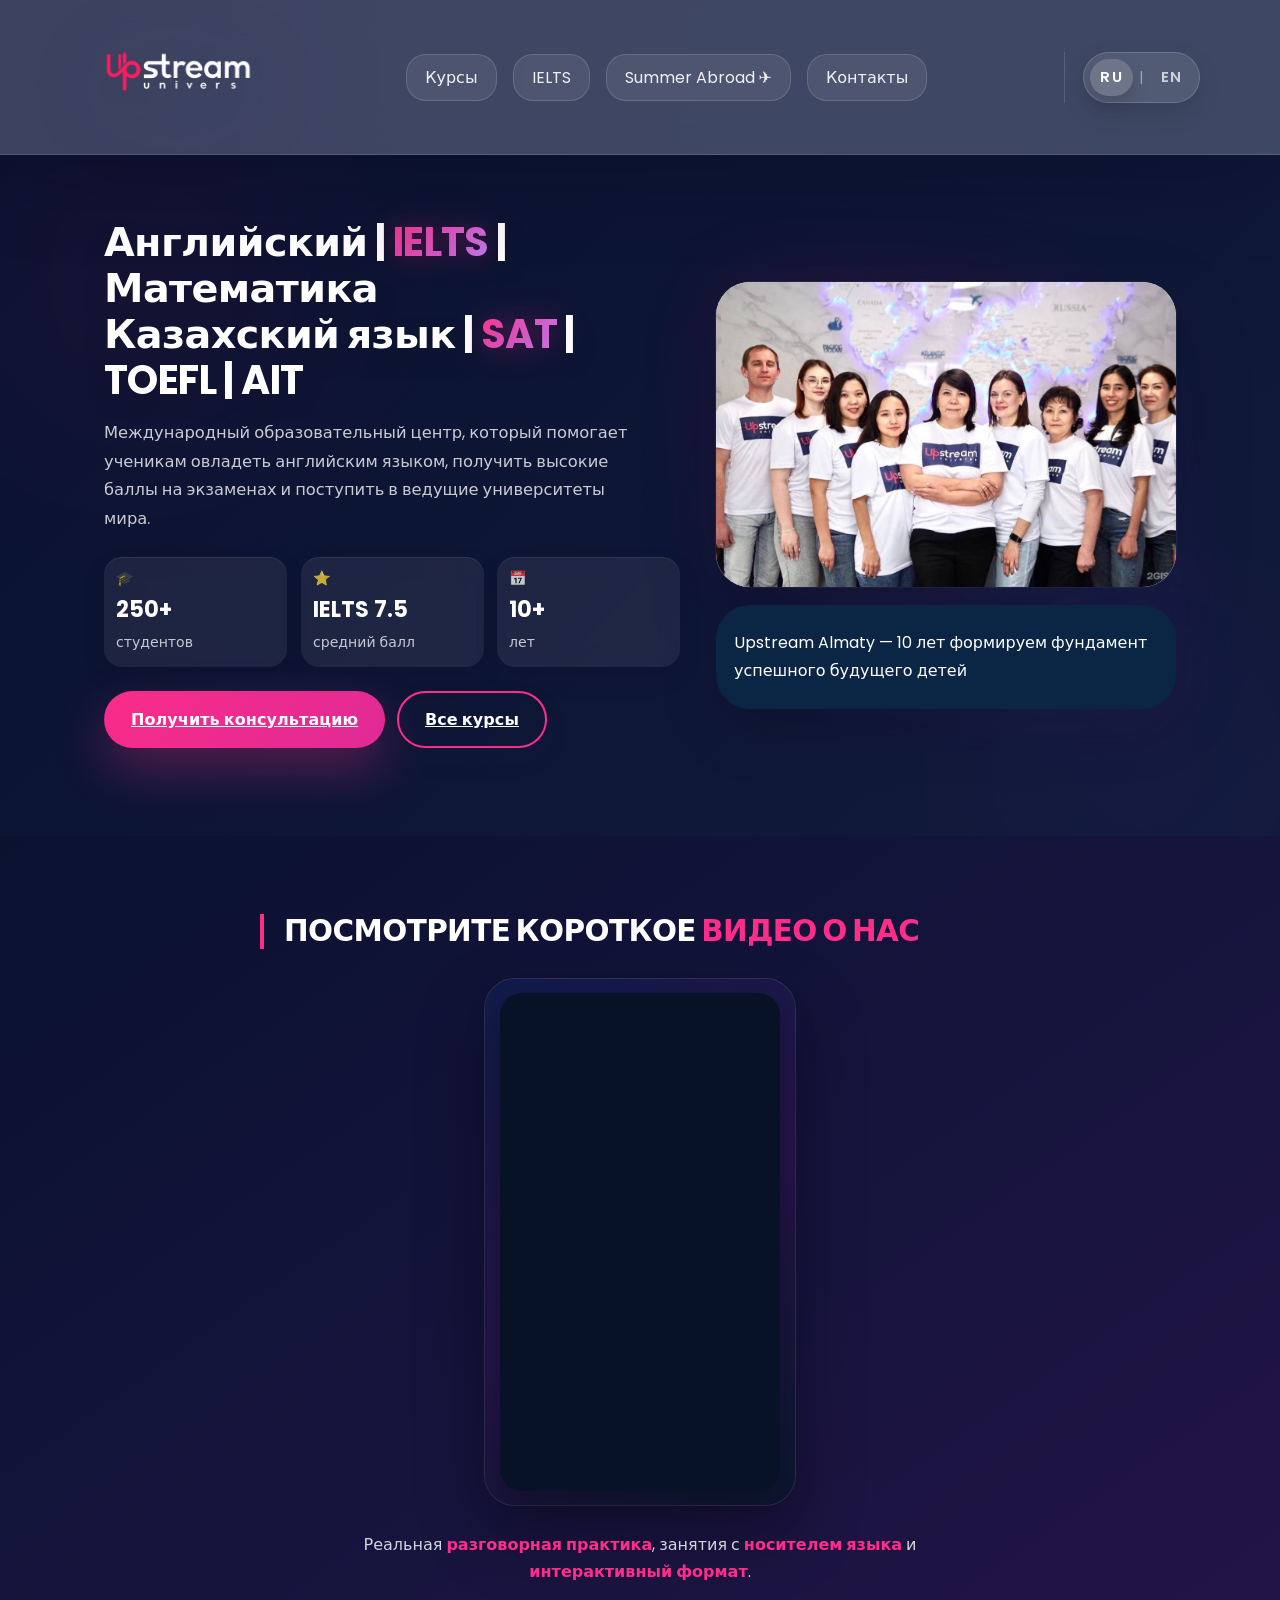
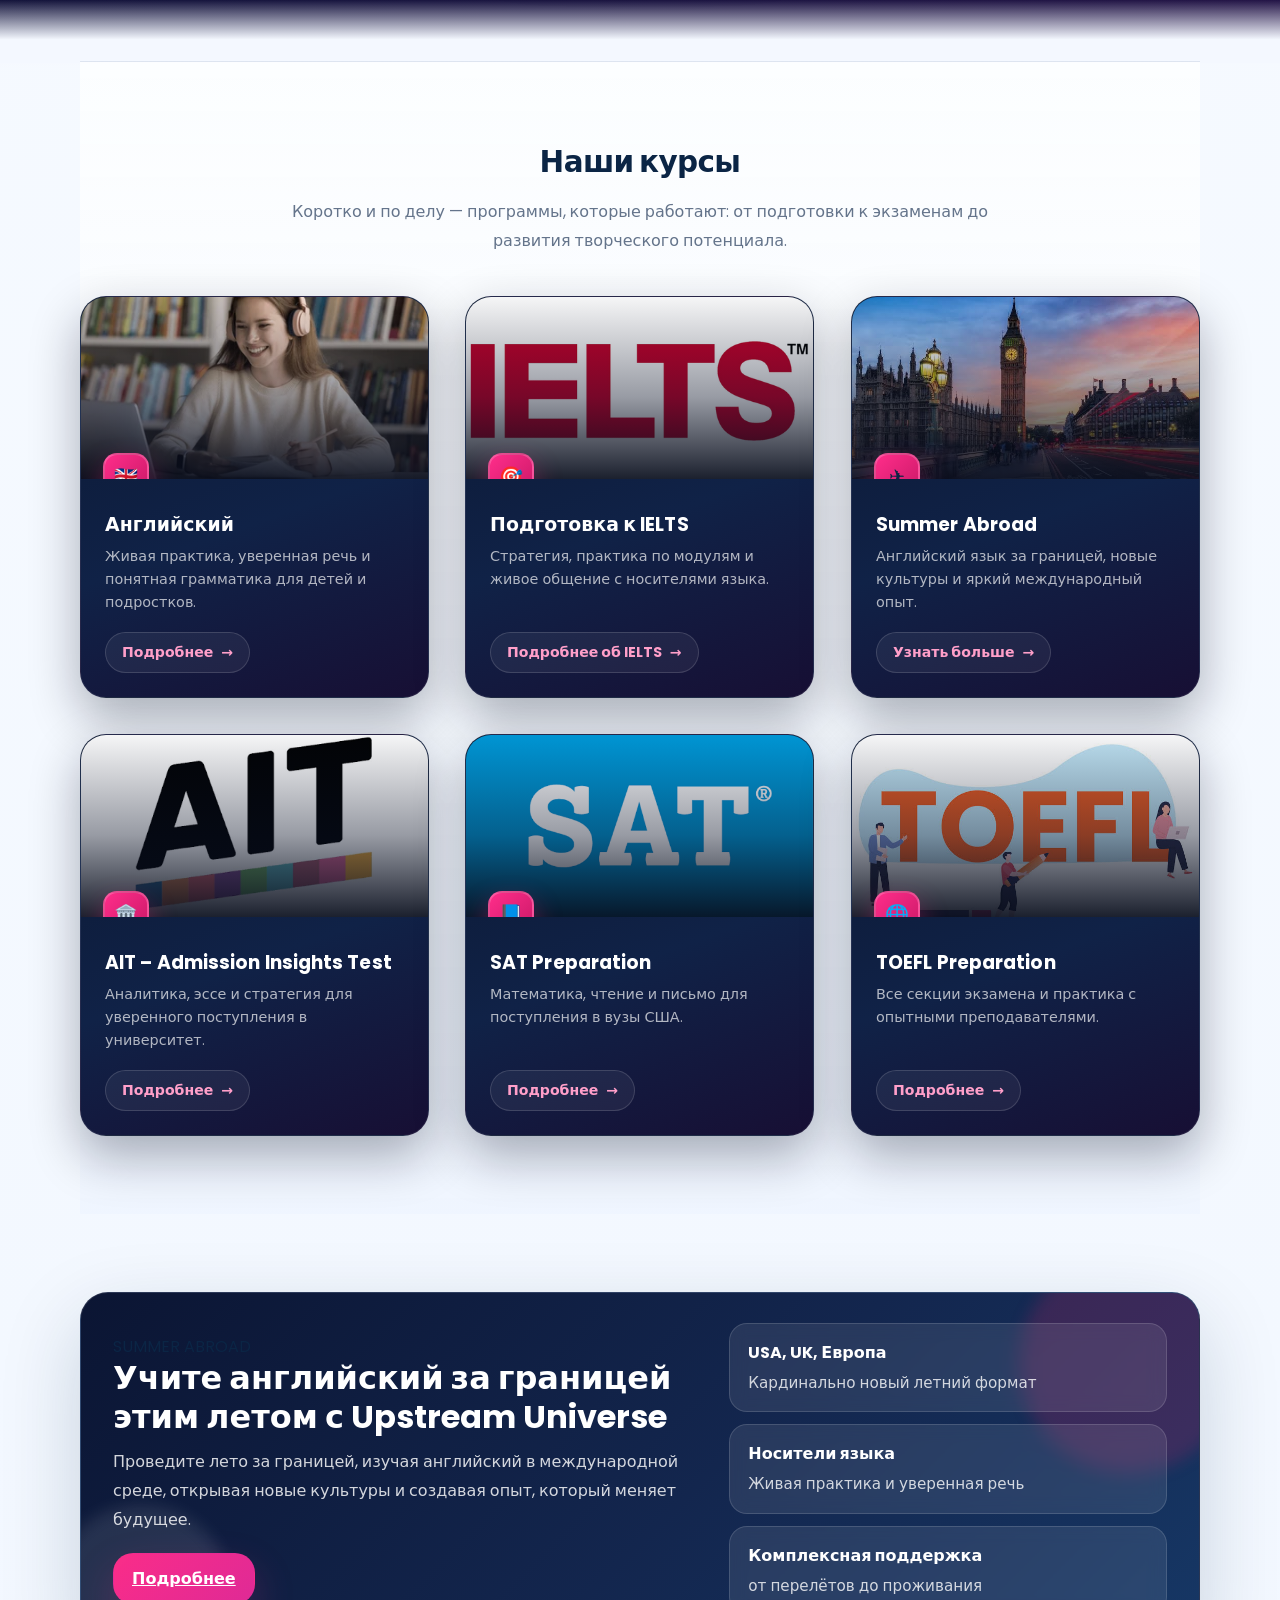
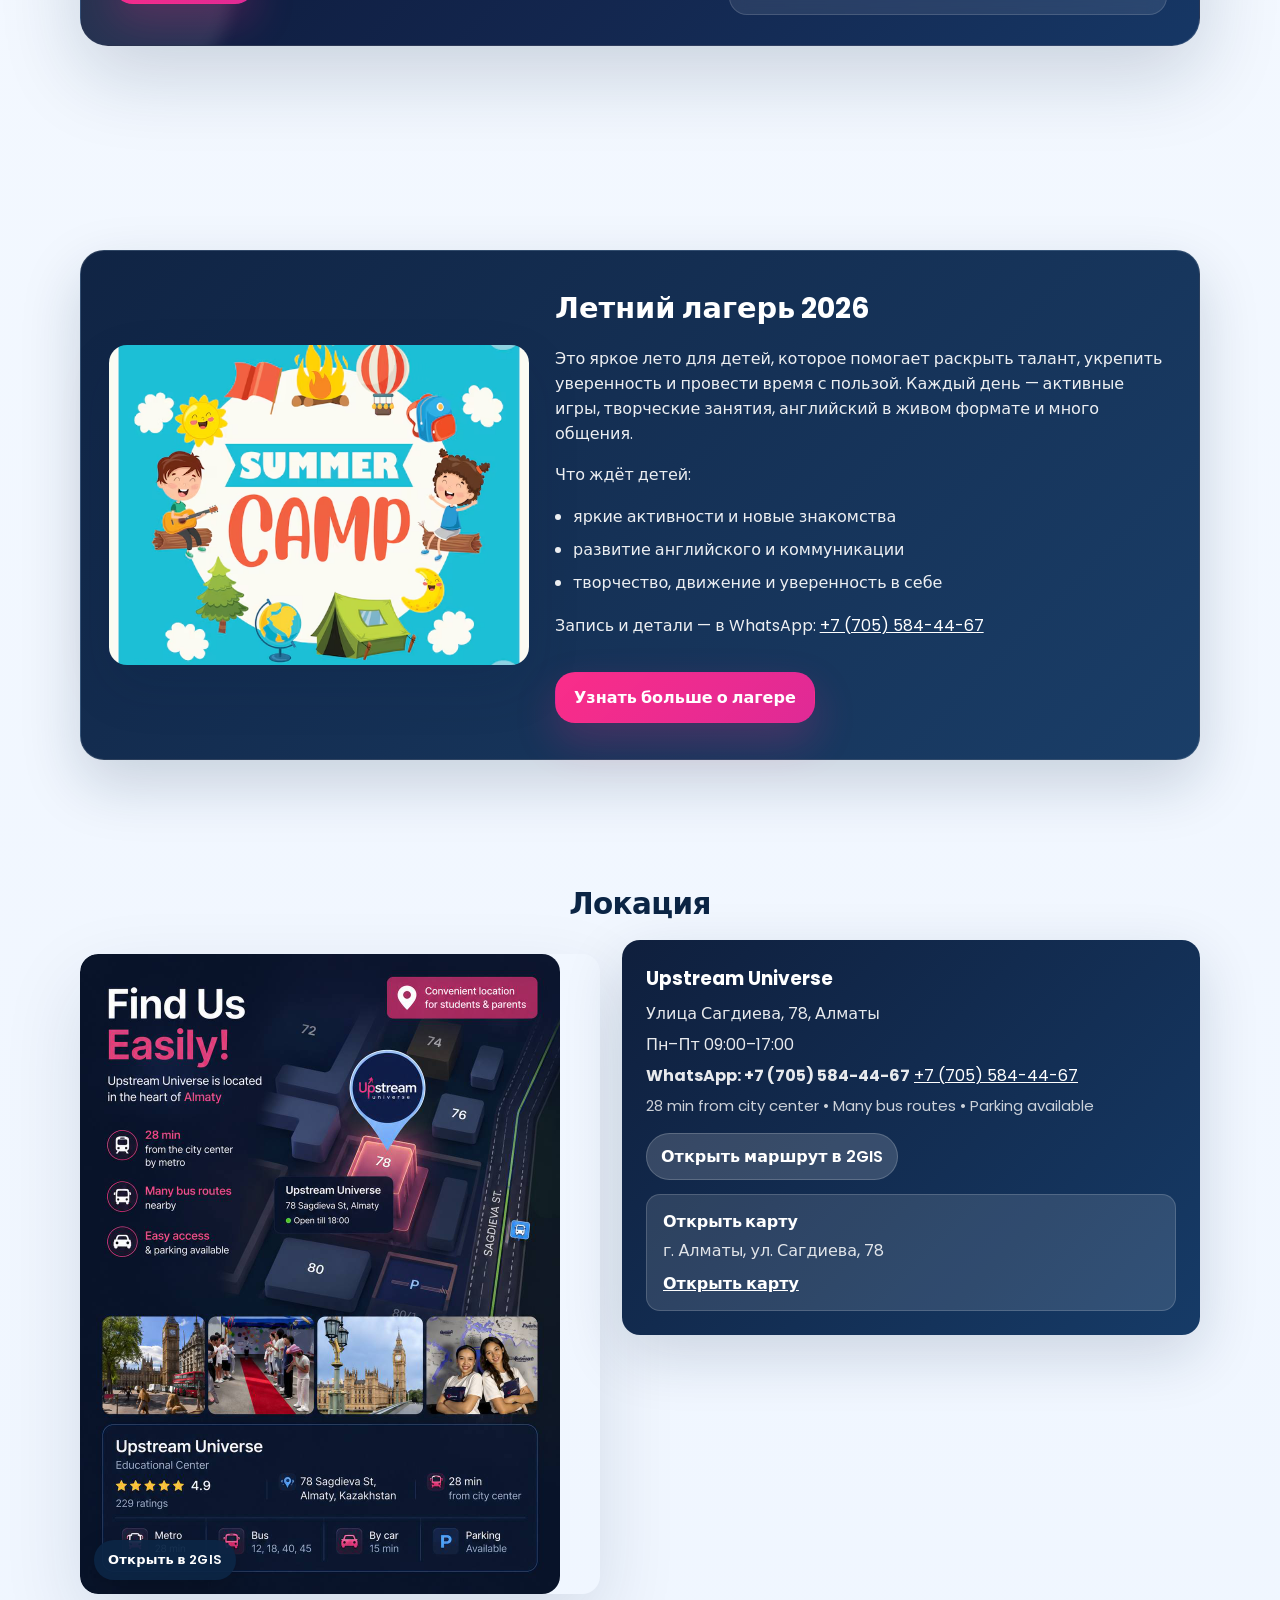
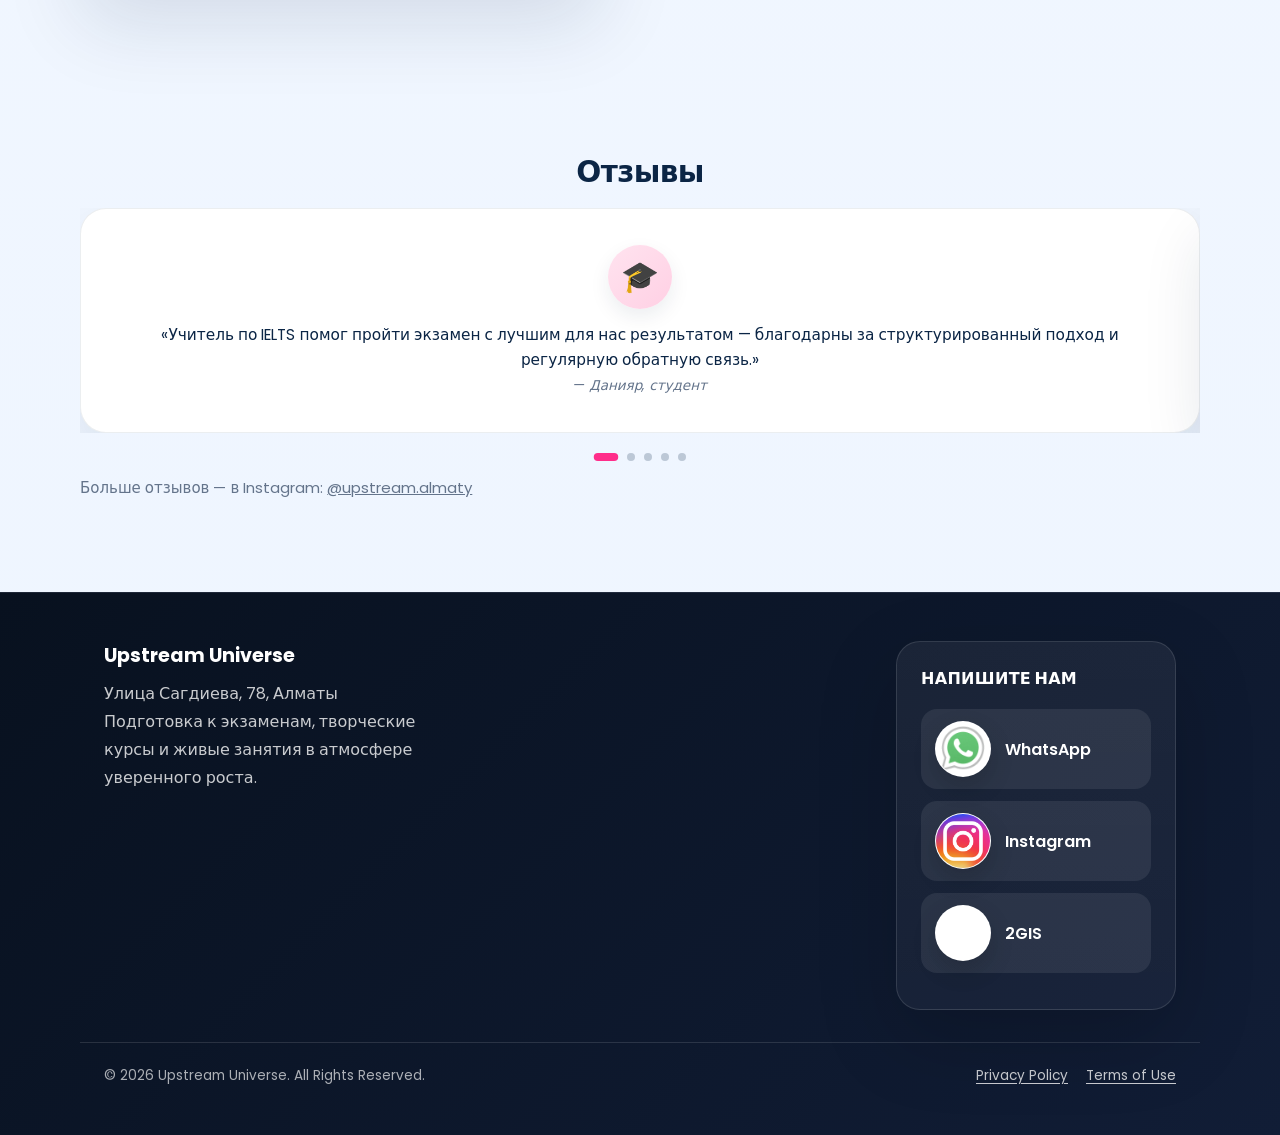
==== index.html @ 92999c81 "Fix homepage YouTube embed and video section styling" ====
<!doctype html>
<html lang="ru">
<head>
  <meta charset="utf-8" />
  <meta name="viewport" content="width=device-width,initial-scale=1" />
  <title id="pageTitle" data-lang-key="meta.home.title">Upstream — Образовательный центр, Алматы</title>
  <link rel="stylesheet" href="styles.css">
  <link href="https://fonts.googleapis.com/css2?family=Poppins:wght@300;400;600;700&display=swap" rel="stylesheet">
</head>
<body>
  <header class="site-header">
    <div class="container header-inner">
      <a class="logo" href="index.html">
        <img src="assets/logo.png" data-lang-alt-key="header.logoAlt" alt="Логотип Upstream" loading="eager" decoding="async">
      </a>
      <div class="header-actions">
        <div class="lang-switcher" id="langSwitcher" role="button" tabindex="0" data-lang-aria-key="header.languageButtonAria" aria-label="Выбор языка">
          <span class="lang-option is-active" data-lang="ru">RU</span>
          <span class="lang-separator">|</span>
          <span class="lang-option" data-lang="en">EN</span>
        </div>
        <button class="burger-toggle" id="burgerToggle" data-lang-aria-key="header.burgerMenuAria" aria-label="Открыть меню" aria-expanded="false">
          <span></span>
          <span></span>
          <span></span>
        </button>
      </div>
      <nav class="nav" id="siteNav" data-lang-aria-key="header.navAria" aria-label="Main navigation">
        <a href="index.html#services" data-lang-key="header.courses">Курсы</a>
        <a href="ielts.html" data-lang-key="header.ielts">IELTS</a>
        <a href="summer.html" data-lang-key="header.summer">Summer Abroad ✈️</a>
        <a href="index.html#contacts" data-lang-key="header.contacts">Контакты</a>
        <div class="nav-lang-switcher" role="button" tabindex="0" aria-label="Выбор языка">
          <span class="lang-option is-active" data-lang="ru">RU</span>
          <span class="lang-separator">|</span>
          <span class="lang-option" data-lang="en">EN</span>
        </div>
      </nav>
    </div>
  </header>

  <main>
    <section class="hero">
      <div class="hero-particles" aria-hidden="true">
        <span></span><span></span><span></span><span></span><span></span><span></span>
      </div>
      <div class="container hero-inner">
        <div class="hero-copy">
          <h1 data-lang-html-key="hero.titleHtml">Английский | <span class="hero-title-highlight">IELTS</span> | Математика<br>Казахский язык | <span class="hero-title-highlight">SAT</span> | TOEFL | AIT</h1>
          <p data-lang-key="hero.text">Международный образовательный центр, который помогает ученикам овладеть английским языком, получить высокие баллы на экзаменах и поступить в ведущие университеты мира.</p>
          <div class="hero-highlights">
            <div><span class="hero-stat-icon" aria-hidden="true">🎓</span><strong data-lang-key="hero.highlight1.title">250+</strong><span data-lang-key="hero.highlight1.text">студентов</span></div>
            <div><span class="hero-stat-icon" aria-hidden="true">⭐</span><strong data-lang-key="hero.highlight2.title">IELTS 7.5</strong><span data-lang-key="hero.highlight2.text">средний балл</span></div>
            <div><span class="hero-stat-icon" aria-hidden="true">📅</span><strong data-lang-key="hero.highlight3.title">10+</strong><span data-lang-key="hero.highlight3.text">лет</span></div>
          </div>
          <div class="hero-ctas">
            <a class="btn btn-primary" href="https://wa.me/77055844467?text=Здравствуйте!%20Хочу%20получить%20консультацию" data-href-key="hero.cta1Href" data-lang-key="hero.cta1">Получить консультацию</a>
            <a class="btn btn-outline" href="#services" data-lang-key="hero.cta2">Все курсы</a>
          </div>
        </div>
        <div class="hero-panel">
          <div class="hero-panel-top">
            <img src="assets/team.jpg" data-lang-alt-key="hero.imageAlt" alt="Команда Upstream" loading="lazy" decoding="async">
          </div>
          <div class="hero-panel-bottom">
            <p data-lang-key="hero.panelText">Upstream Almaty — 10 лет формируем фундамент успешного будущего детей</p>
          </div>
        </div>
      </div>
    </section>

    <section class="section home-video-section reveal">
      <div class="container home-video-inner">
        <div class="home-video-copy">
          <h2 class="section-title" data-lang-html-key="homeVideo.titleHtml">Посмотрите короткое <span class="home-video-accent">видео о нас</span></h2>
          <div class="home-video-card">
            <div class="home-video-frame">
              <iframe src="https://www.youtube-nocookie.com/embed/PtHAh9b2XB0" title="Видео о Upstream" data-lang-title-key="homeVideo.iframeTitle" loading="lazy" referrerpolicy="strict-origin-when-cross-origin" allow="accelerometer; autoplay; clipboard-write; encrypted-media; gyroscope; picture-in-picture; web-share" allowfullscreen></iframe>
            </div>
          </div>
          <p class="home-video-text" data-lang-html-key="homeVideo.textHtml">Реальная <span>разговорная практика</span>, занятия с <span>носителем языка</span> и <span>интерактивный формат</span>.</p>
        </div>
      </div>
    </section>

    <section id="services" class="section container courses reveal">
      <h2 class="section-title" data-lang-key="services.title">Наши курсы</h2>
      <p class="section-subtitle" data-lang-key="services.subtitle">Коротко и по делу — программы, которые работают: от подготовки к экзаменам до развития творческого потенциала.</p>
      <div class="course-grid">
        <article class="course-card">
          <div class="course-card-media">
            <img src="assets/angl.png" data-lang-alt-key="course.english.imageAlt" alt="Курс английского языка" loading="lazy" decoding="async">
            <span class="course-card-icon" aria-hidden="true">🇬🇧</span>
          </div>
          <div class="course-card-body">
            <h3 data-lang-key="course.english.title">Английский</h3>
            <p data-lang-key="course.english.desc">Разговорный английский для детей и подростков: живая практика, уверенная речь и понятная грамматика в каждом уроке.</p>
            <a class="course-card-link" href="english.html">
              <span data-lang-key="course.english.cta">Подробнее</span>
              <span class="course-card-arrow" aria-hidden="true">→</span>
            </a>
          </div>
        </article>
        <article class="course-card">
          <div class="course-card-media">
            <img src="assets/Ieltslogo.png" data-lang-alt-key="course.ielts.imageAlt" alt="Подготовка к IELTS" loading="lazy" decoding="async">
            <span class="course-card-icon" aria-hidden="true">🎯</span>
          </div>
          <div class="course-card-body">
            <h3 data-lang-key="course.ielts.title">Подготовка к IELTS</h3>
            <p data-lang-key="course.ielts.desc">Стратегия, практика по всем модулям и работа с носителями языка — путь к результату 6.5–8.0 и выше.</p>
            <a class="course-card-link" href="ielts.html">
              <span data-lang-key="course.ielts.cta">Подробнее об IELTS</span>
              <span class="course-card-arrow" aria-hidden="true">→</span>
            </a>
          </div>
        </article>
        <article class="course-card">
          <div class="course-card-media">
            <img src="assets/london.png" data-lang-alt-key="course.summer.imageAlt" alt="Летняя программа за границей" loading="lazy" decoding="async">
            <span class="course-card-icon" aria-hidden="true">✈️</span>
          </div>
          <div class="course-card-body">
            <h3 data-lang-key="course.summer.title">Summer Abroad</h3>
            <p data-lang-key="course.summer.desc">Летние программы за границей: английский язык, новые культуры и незабываемый международный опыт.</p>
            <a class="course-card-link" href="summer.html">
              <span data-lang-key="course.summer.cta">Узнать больше</span>
              <span class="course-card-arrow" aria-hidden="true">→</span>
            </a>
          </div>
        </article>
        <article class="course-card">
          <div class="course-card-media">
            <img src="assets/ait.png" data-lang-alt-key="course.ait.imageAlt" alt="Подготовка к AIT" loading="lazy" decoding="async">
            <span class="course-card-icon" aria-hidden="true">🏛️</span>
          </div>
          <div class="course-card-body">
            <h3 data-lang-key="course.ait.title">AIT – Admission Insights Test</h3>
            <p data-lang-key="course.ait.desc">Подготовка к поступлению в университет: аналитика, эссе и стратегии для уверенного прохождения теста.</p>
            <a class="course-card-link" href="ait.html">
              <span data-lang-key="course.ait.cta">Подробнее</span>
              <span class="course-card-arrow" aria-hidden="true">→</span>
            </a>
          </div>
        </article>
        <article class="course-card">
          <div class="course-card-media">
            <img src="assets/sat.png" data-lang-alt-key="course.sat.imageAlt" alt="Подготовка к SAT" loading="lazy" decoding="async">
            <span class="course-card-icon" aria-hidden="true">📘</span>
          </div>
          <div class="course-card-body">
            <h3 data-lang-key="course.sat.title">SAT Preparation</h3>
            <p data-lang-key="course.sat.desc">Комплексная подготовка к SAT для поступления в вузы США: математика, чтение и письмо на высоком уровне.</p>
            <a class="course-card-link" href="sat.html">
              <span data-lang-key="course.sat.cta">Подробнее</span>
              <span class="course-card-arrow" aria-hidden="true">→</span>
            </a>
          </div>
        </article>
        <article class="course-card">
          <div class="course-card-media">
            <img src="assets/toefl.png" data-lang-alt-key="course.toefl.imageAlt" alt="Подготовка к TOEFL" loading="lazy" decoding="async">
            <span class="course-card-icon" aria-hidden="true">🌐</span>
          </div>
          <div class="course-card-body">
            <h3 data-lang-key="course.toefl.title">TOEFL Preparation</h3>
            <p data-lang-key="course.toefl.desc">Подготовка к TOEFL для учёбы за границей: все секции экзамена и практика с опытными преподавателями.</p>
            <a class="course-card-link" href="toefl.html">
              <span data-lang-key="course.toefl.cta">Подробнее</span>
              <span class="course-card-arrow" aria-hidden="true">→</span>
            </a>
          </div>
        </article>
      </div>
    </section>

    <section class="section container">
      <div class="promo-card summer-announcement reveal">
        <div class="promo-copy">
          <span class="hero-badge" data-lang-key="promo.badge">SUMMER ABROAD</span>
          <h2 data-lang-key="promo.title">Учите английский за границей этим летом с Upstream Universe</h2>
          <p data-lang-key="promo.text">Проведите лето за границей, изучая английский в международной среде, открывая новые культуры и создавая опыт, который меняет будущее.</p>
          <div class="promo-actions">
            <a class="btn btn-primary" href="summer.html" data-lang-key="promo.button">Подробнее</a>
          </div>
        </div>
        <div class="promo-highlights">
          <div class="promo-highlight"><strong data-lang-key="promo.h1.title">USA, UK, Европа</strong><span data-lang-key="promo.h1.text">Кардинально новый летний формат</span></div>
          <div class="promo-highlight"><strong data-lang-key="promo.h2.title">Носители языка</strong><span data-lang-key="promo.h2.text">Живая практика и уверенная речь</span></div>
          <div class="promo-highlight"><strong data-lang-key="promo.h3.title">Комплексная поддержка</strong><span data-lang-key="promo.h3.text">от перелётов до проживания</span></div>
        </div>
      </div>
    </section>

    <section class="section container camp-banner">
      <div class="camp-card camp-grid reveal">
        <div class="camp-photo">
          <img src="assets/camp.jpg" data-lang-alt-key="hero.campImageAlt" alt="Летний лагерь Upstream" loading="lazy" decoding="async">
        </div>
        <div class="camp-info">
          <h2 data-lang-key="camp.title">Летний лагерь 2026</h2>
          <p data-lang-key="camp.text">Это яркое лето для детей, которое помогает раскрыть талант, укрепить уверенность и провести время с пользой. Каждый день — активные игры, творческие занятия, английский в живом формате и много общения.</p>
          <p data-lang-key="camp.expectTitle">Что ждёт детей:</p>
          <ul class="camp-list">
            <li data-lang-key="camp.item1">яркие активности и новые знакомства</li>
            <li data-lang-key="camp.item2">развитие английского и коммуникации</li>
            <li data-lang-key="camp.item3">творчество, движение и уверенность в себе</li>
          </ul>
          <p data-lang-html-key="camp.note">Запись и детали — в WhatsApp: <a href="https://wa.me/77055844467">+7 (705) 584-44-67</a></p>
          <a class="btn btn-primary" href="summer-camp.html" data-lang-key="camp.learnMore">Узнать больше о лагере</a>
        </div>
      </div>
    </section>

    <!-- team section removed as requested -->

    <section class="section container gallery reveal">
      <h2 class="section-title" data-lang-key="location.title">Локация</h2>
      <div class="location-grid reveal">
        <a class="map-card" href="https://go.2gis.com/ThuR6" target="_blank" rel="noopener">
          <img class="map-small" src="assets/map.png" data-lang-alt-key="hero.mapImageAlt" alt="Локация Upstream на карте" loading="lazy" decoding="async">
          <span class="map-badge" data-lang-key="location.mapBadge">Открыть в 2GIS</span>
        </a>
        <aside class="location-info">
          <h3 data-lang-key="location.mapTitle">Upstream Universe</h3>
          <p data-lang-key="location.address">Улица Сагдиева, 78, Алматы</p>
          <p data-lang-key="location.hours">Пн–Пт 09:00–17:00</p>
          <p><strong data-lang-key="location.phone">WhatsApp:</strong> <a href="https://wa.me/77055844467">+7 (705) 584-44-67</a></p>
          <p class="muted" data-lang-key="location.note">28 min from city center • Many bus routes • Parking available</p>
          <a class="location-link" href="https://go.2gis.com/ThuR6" target="_blank" rel="noopener" data-lang-key="location.mapLink">Открыть маршрут в 2GIS</a>
          <div class="gis-card">
            <strong data-lang-key="location.mapButton">2GIS</strong>
            <p data-lang-key="location.mapSubtitle">г. Алматы, ул. Сагдиева, 78</p>
            <a href="https://go.2gis.com/ThuR6" target="_blank" rel="noopener" data-lang-key="location.mapButton">Открыть карту</a>
          </div>
        </aside>
      </div>
    </section>

    <section id="reviews" class="section container testimonials reveal">
      <h2 class="section-title" data-lang-key="reviews.title">Отзывы</h2>
      <div class="testimonials-grid reveal">
        <article class="testimonial-card">
          <span class="testimonial-avatar" aria-hidden="true">🎓</span>
          <div>
            <blockquote data-lang-key="reviews.quote1">«Учитель по IELTS помог пройти экзамен с лучшим для нас результатом — благодарны за структурированный подход и регулярную обратную связь.»</blockquote>
            <cite data-lang-key="reviews.name1">— Данияр, студент</cite>
          </div>
        </article>
        <article class="testimonial-card">
          <span class="testimonial-avatar" aria-hidden="true">🧮</span>
          <div>
            <blockquote data-lang-key="reviews.quote2">«Математика стала понятна: задания разложили по шагам, и ребёнок начал получать 5 и 6 на контрольных.»</blockquote>
            <cite data-lang-key="reviews.name2">— Айжан, мама</cite>
          </div>
        </article>
        <article class="testimonial-card">
          <span class="testimonial-avatar" aria-hidden="true">🏕️</span>
          <div>
            <blockquote data-lang-key="reviews.quote3">«Летний лагерь — идеальное сочетание обучения и активностей. Дети вернулись вдохновлёнными и с новыми друзьями.»</blockquote>
            <cite data-lang-key="reviews.name3">— Ерлан, родитель</cite>
          </div>
        </article>
        <article class="testimonial-card">
          <span class="testimonial-avatar" aria-hidden="true">📘</span>
          <div>
            <blockquote data-lang-key="reviews.quote4">«Отличная подготовка к SAT — сын подтянул математику и уверенно сдал экзамен с высоким баллом.»</blockquote>
            <cite data-lang-key="reviews.name4">— Марат, папа</cite>
          </div>
        </article>
        <article class="testimonial-card">
          <span class="testimonial-avatar" aria-hidden="true">💬</span>
          <div>
            <blockquote data-lang-key="reviews.quote5">«Через три месяца дочка начала свободно общаться на английском — большой прогресс благодаря живой практике на занятиях.»</blockquote>
            <cite data-lang-key="reviews.name5">— Гульнара, мама</cite>
          </div>
        </article>
      </div>
      <p class="muted" data-lang-html-key="reviews.note">Больше отзывов — в Instagram: <a href="https://instagram.com/upstream.almaty" target="_blank">@upstream.almaty</a></p>
    </section>
  </main>

  <footer id="contacts" class="site-footer">
    <div class="container footer-inner">
      <div class="footer-brand">
        <strong>Upstream Universe</strong>
        <p data-lang-key="footer.address">Улица Сагдиева, 78, Алматы</p>
        <p class="footer-note" data-lang-key="footer.note">Подготовка к экзаменам, творческие курсы и живые занятия в атмосфере уверенного роста.</p>
      </div>
      <div class="footer-card">
        <span class="footer-card-title" data-lang-key="footer.contactTitle">Напишите нам</span>
        <a class="footer-link" href="https://wa.me/77055844467" target="_blank" rel="noopener" data-link-key="footer.whatsappHref">
          <span class="contact-badge"><img src="assets/what.jpg" alt="WhatsApp" loading="lazy" decoding="async"></span>
          <span class="contact-link-text" data-lang-key="footer.whatsapp">WhatsApp</span>
        </a>
        <a class="footer-link" href="https://instagram.com/upstream.almaty" target="_blank" rel="noopener">
          <span class="contact-badge"><img src="assets/inst.jpg" alt="Instagram" loading="lazy" decoding="async"></span>
          <span class="contact-link-text" data-lang-key="footer.instagram">Instagram</span>
        </a>
        <a class="footer-link" href="https://go.2gis.com/ThuR6" target="_blank" rel="noopener">
          <span class="contact-badge"><img src="assets/gis.jpg" alt="2GIS" loading="lazy" decoding="async"></span>
          <span class="contact-link-text" data-lang-key="footer.2gis">2GIS</span>
        </a>
      </div>
    </div>
  </footer>
  <script src="lang.js"></script>
  <script>
    document.addEventListener('DOMContentLoaded', () => {
      const prefersReducedMotion = window.matchMedia('(prefers-reduced-motion: reduce)').matches;
      if (prefersReducedMotion) {
        document.querySelectorAll('.reveal').forEach((el) => el.classList.add('visible'));
        return;
      }

      const observer = new IntersectionObserver((entries, obs) => {
        entries.forEach((entry) => {
          if (entry.isIntersecting) {
            entry.target.classList.add('visible');
            obs.unobserve(entry.target);
          }
        });
      }, { threshold: 0.16 });

      document.querySelectorAll('.reveal').forEach((el) => observer.observe(el));
    });
  </script>
</body>
</html>
---- styles.css ----
html{
  scroll-behavior:smooth;
}
:root{
  --pink:#ff2d8a;
  --navy:#0b2545;
  --navy-2:#20114a;
  --muted:#64748b;
  --bg:#f4f8ff;
  --line:rgba(19, 58, 110, 0.1);
  --surface:rgba(255,255,255,0.08);
  --surface-strong:rgba(255,255,255,0.12);
  --glass-border:rgba(255,255,255,0.18);
  --shadow:0 28px 80px rgba(11,37,69,0.16);
}
*{box-sizing:border-box}
body{
  font-family:'Poppins',system-ui,-apple-system,Segoe UI,Roboto,'Helvetica Neue',Arial;
  margin:0;
  color:var(--navy);
  background:
    radial-gradient(circle at top left, rgba(255,45,138,0.10), transparent 28%),
    linear-gradient(180deg,#f8fbff 0%,#eef5ff 100%);
  min-height:100vh;
  overflow-x:hidden;
  position:relative;
}
body::before,
body::after{
  content:"";
  position:fixed;
  width:34vw;
  height:34vw;
  border-radius:50%;
  pointer-events:none;
  z-index:-1;
  filter:blur(70px);
  opacity:.45;
  animation:drift 16s ease-in-out infinite;
}
body::before{
  top:-8vw;
  left:-10vw;
  background:rgba(255,45,138,0.14);
}
body::after{
  right:-8vw;
  bottom:-10vw;
  background:rgba(22,101,178,0.12);
  animation-delay:-8s;
}
a{color:inherit;transition:color .25s ease,opacity .25s ease,transform .25s ease}
a:hover{opacity:.95}
.container{max-width:1120px;margin:0 auto;padding:0 24px}
.reveal{opacity:0;transform:translateY(16px);transition:opacity .8s cubic-bezier(.22,1,.36,1),transform .8s cubic-bezier(.22,1,.36,1);will-change:opacity,transform}
.reveal.visible{opacity:1;transform:translateY(0)}
@keyframes fadeUp{0%{opacity:0;transform:translateY(12px) scale(.992)}100%{opacity:1;transform:translateY(0) scale(1)}}
@keyframes drift{0%,100%{transform:translate3d(0,0,0) scale(1)}50%{transform:translate3d(14px,-10px,0) scale(1.02)}}
.reveal.visible .program-card,
.reveal.visible .course-card,
.reveal.visible .promo-card,
.reveal.visible .camp-card,
.reveal.visible .testimonial-card,
.reveal.visible .result-card,
.reveal.visible .summer-card,
.reveal.visible .footer-card,
.reveal.visible .location-info,
.reveal.visible .benefit-card,
.reveal.visible .stat-card,
.reveal.visible .hero-highlights div,
.reveal.visible .detail-highlights div,
.reveal.visible .footer-link{animation:fadeUp .8s cubic-bezier(.22,1,.36,1) both}
.reveal.visible .programs-overview .program-card:nth-child(2){animation-delay:.08s}
.reveal.visible .programs-overview .program-card:nth-child(3){animation-delay:.16s}
.reveal.visible .programs-overview .program-card:nth-child(4){animation-delay:.24s}
.site-header{
  position:sticky;
  top:0;
  z-index:50;
  background:rgba(9,24,58,0.78);
  backdrop-filter:blur(20px);
  color:#fff;
  border-bottom:1px solid rgba(255,255,255,0.12);
  box-shadow:0 30px 80px rgba(2,9,28,0.24);
  transition:padding .3s ease,background .3s ease,box-shadow .3s ease,transform .3s ease;
}
.programs-overview .program-card,
.course-card,
.promo-card,
.camp-card,
.location-info,
.testimonial-card,
.benefit-card,
.result-card,
.footer-card,
.hero-highlights div,
.detail-highlights div,
.section-slate .info-grid > div,
.instructors-section .info-grid div{
  transition:transform .45s cubic-bezier(.2,.7,.2,1),box-shadow .45s ease,background .45s ease,border-color .45s ease;
  will-change:transform,box-shadow;
}
.programs-overview .program-card:hover,
.course-card:hover,
.promo-card:hover,
.camp-card:hover,
.location-info:hover,
.testimonial-card:hover,
.benefit-card:hover,
.result-card:hover,
.footer-card:hover,
.hero-highlights div:hover,
.detail-highlights div:hover,
.section-slate .info-grid > div:hover,
.instructors-section .info-grid div:hover{
  transform:translateY(-4px) scale(1.004);
}
.site-header.scrolled{
  padding:6px 0;
  background:rgba(9,24,58,0.72);
  box-shadow:0 20px 50px rgba(2,9,28,0.22);
}
.header-inner{display:flex;align-items:center;justify-content:space-between;gap:18px;min-height:74px;padding:14px 0;position:relative}
.logo{display:flex;align-items:center;flex-shrink:0;background:transparent}
.logo img{height:126px;display:block;filter:drop-shadow(0 18px 44px rgba(11,37,69,0.35));transition:transform .3s ease}
.logo img:hover{transform:scale(1.02)}
.burger-toggle{display:none;align-items:center;justify-content:center;width:44px;height:44px;background:rgba(255,255,255,0.08);border:1px solid rgba(255,255,255,0.16);border-radius:16px;cursor:pointer;flex-shrink:0;backdrop-filter:blur(12px)}
.burger-toggle svg{display:block;width:30px;height:30px;overflow:visible}
.burger-toggle .bt-line{fill:none;stroke:#fff;stroke-width:2.6;stroke-linecap:round;transition:transform .3s cubic-bezier(.4,0,.2,1),opacity .25s ease;transform-origin:16px 16px}
.burger-toggle.active .bt-line1{transform:translateY(6px) rotate(45deg)}
.burger-toggle.active .bt-line2{opacity:0}
.burger-toggle.active .bt-line3{transform:translateY(-6px) rotate(-45deg)}
.nav{display:flex;align-items:center;justify-content:center;gap:16px;flex:1;margin:0 16px;flex-wrap:nowrap;white-space:nowrap;order:2}
.nav a{display:inline-flex;align-items:center;justify-content:center;min-height:44px;padding:10px 18px;border-radius:20px;text-decoration:none;color:rgba(255,255,255,0.92);background:rgba(255,255,255,0.08);border:1px solid rgba(255,255,255,0.14);transition:transform .3s ease,background .3s ease,color .3s ease,box-shadow .3s ease;box-shadow:0 0 0 rgba(255,255,255,0)}
.nav a:hover{color:#fff;background:rgba(255,255,255,0.16);transform:translateY(-1px) scale(1.02);box-shadow:0 12px 30px rgba(255,255,255,0.16)}
.nav a:focus-visible{outline:2px solid rgba(255,255,255,0.5);outline-offset:4px}
.mobile-nav-overlay{position:fixed;inset:0;background:rgba(2,8,23,0.54);opacity:0;pointer-events:none;transition:opacity .3s ease;z-index:45}
.mobile-nav-overlay.visible{opacity:1;pointer-events:auto}
.mobile-nav-close{display:none}
.header-actions{display:flex;align-items:center;gap:10px;flex-shrink:0;margin-left:auto;padding-left:18px;border-left:1px solid rgba(255,255,255,0.14);order:3}
.lang-switcher,.nav-lang-switcher{position:relative;display:inline-flex;align-items:center;justify-content:center;gap:6px;padding:6px;border-radius:999px;border:1px solid rgba(255,255,255,0.16);color:#fff;background:rgba(255,255,255,0.10);font-size:.92rem;cursor:pointer;white-space:nowrap;letter-spacing:.08em;box-shadow:0 10px 24px rgba(0,0,0,0.12);transition:transform .25s ease,background .25s ease,box-shadow .25s ease}
.lang-switcher:hover,.nav-lang-switcher:hover{transform:translateY(-1px);background:rgba(255,255,255,0.16);box-shadow:0 14px 30px rgba(255,255,255,0.14)}
.lang-option{position:relative;z-index:1;display:inline-flex;align-items:center;justify-content:center;min-width:42px;padding:8px 10px;border-radius:999px;color:rgba(255,255,255,0.72);font-weight:600;transition:color .25s ease,transform .25s ease,background .25s ease,box-shadow .25s ease}
.lang-option.is-active{color:#fff;background:rgba(255,255,255,0.16);box-shadow:0 8px 18px rgba(0,0,0,0.14)}
.lang-option:hover{transform:translateY(-1px)}
.lang-separator{color:rgba(255,255,255,0.45);font-size:.9rem;line-height:1}
.nav-lang-switcher{display:none}
@media(max-width:980px){
  .site-header{
    background:rgba(9,24,58,0.95);
    box-shadow:0 18px 42px rgba(2,9,28,0.28);
  }
  .container{padding:0 16px}
  .header-inner{
    display:flex;
    align-items:center;
    justify-content:space-between;
    padding:0;
    min-height:74px;
    gap:8px;
  }
  .logo{
    display:flex;
    align-items:center;
    flex-shrink:0;
    margin-right:0;
    order:1;
    align-self:center;
  }
  .logo img{height:84px;max-height:84px;filter:drop-shadow(0 10px 22px rgba(11,37,69,0.22))}
  .header-actions{
    display:flex;
    align-items:center;
    justify-content:flex-end;
    gap:8px;
    margin-left:auto;
    padding-left:0;
    border-left:0;
    flex-shrink:0;
    order:2;
    align-self:center;
  }
  .header-actions .lang-switcher{
    order:1;
  }
  .header-actions .burger-toggle{
    order:2;
    margin-left:0;
  }
  .burger-toggle{
    display:flex;
    align-items:center;
    justify-content:center;
    width:38px;
    height:38px;
    padding:0;
    margin:0;
    background:transparent;
    border:0;
    border-radius:0;
    box-shadow:none;
    backdrop-filter:none;
    order:3;
    align-self:center;
  }
  .nav{position:fixed;top:0;right:0;bottom:0;width:min(84vw,320px);display:flex;flex-direction:column;align-items:flex-start;gap:12px;background:linear-gradient(180deg,#08111f 0%,#13264e 100%);padding:92px 20px 24px;border-left:1px solid rgba(255,255,255,0.12);box-shadow:0 28px 60px rgba(0,0,0,0.28);backdrop-filter:blur(14px);transform:translateX(100%);opacity:0;pointer-events:none;transition:transform .35s cubic-bezier(.2,.9,.2,1),opacity .35s ease;z-index:60}
  .nav.open{transform:translateX(0);opacity:1;pointer-events:auto}
  .nav a{width:100%;padding:14px 16px;border-radius:18px;justify-content:flex-start}
  .lang-switcher,
  .nav-lang-switcher{
    padding:4px 6px;
    border:0;
    background:transparent;
    box-shadow:none;
    gap:4px;
  }
  .lang-switcher:hover,
  .nav-lang-switcher:hover{transform:none;background:transparent;box-shadow:none}
  .lang-option{
    min-width:auto;
    padding:4px 2px;
    font-size:.9rem;
    color:rgba(255,255,255,0.82);
  }
  .lang-option.is-active{background:transparent;color:#fff;font-weight:700}
  .nav-lang-switcher{display:none}
}

@media(max-width:760px){
  .hero{padding:44px 0 36px}
  .hero-inner{flex-direction:column;gap:24px;align-items:stretch}
  .hero-copy{max-width:none}
  .hero-copy h1{font-size:clamp(1.65rem,5.6vw,2.15rem);line-height:1.2;margin-bottom:12px}
  .hero-copy p{font-size:0.98rem;line-height:1.7}
  .hero-ctas{flex-direction:column;align-items:stretch}
  .hero-panel{width:100%;max-width:none}
  .hero-inner .hero-panel{animation:heroFadeUp .8s cubic-bezier(.22,1,.36,1) .15s both}
  .hero-highlights{grid-template-columns:repeat(3,1fr);gap:10px}
  .hero-highlights div{padding:14px 10px}
  .hero-stat-icon{font-size:17px;margin-bottom:6px}
  .hero-highlights strong{font-size:17px}
  .hero-highlights span{font-size:.76rem}
  .section{padding:60px 0}
  .section-title{font-size:clamp(1.5rem,5.5vw,1.9rem)}
  .section-subtitle{font-size:0.96rem;line-height:1.7;margin-bottom:22px}
  .programs-overview .program-grid{grid-template-columns:1fr;gap:16px}
  .programs-overview .program-card{min-height:auto;padding:22px 20px}
  .course-grid{grid-template-columns:1fr;gap:22px}
  .course-card-media{height:158px}
  .course-card-body{padding:32px 20px 20px}
  .promo-card{grid-template-columns:1fr;padding:24px 20px;gap:18px}
  .promo-copy h2{font-size:clamp(1.4rem,5.2vw,1.8rem)}
  .promo-actions{flex-direction:column;align-items:stretch}
  .camp-grid,.location-grid{grid-template-columns:1fr;gap:18px}
  .camp-photo img{height:260px}
  .map-small{width:100%;height:360px}
  .testimonials-grid{grid-template-columns:1fr;gap:12px}
  .testimonial-card{padding:14px}
  .footer-inner{flex-direction:column;align-items:stretch}
  .footer-card{min-width:0;max-width:none;width:100%}
}

@media(max-width:480px){
  .container{padding:0 14px}
  .hero-badge{padding:9px 14px;font-size:12px}
  .btn{min-height:44px;padding:11px 16px;font-size:0.95rem}
  .course-card,.programs-overview .program-card,.promo-card,.camp-card,.location-info,.footer-card{border-radius:18px}
  .programs-overview .program-card li,.course-card-body p{font-size:0.88rem}
  .course-card-media{height:140px}
  .course-card-icon{width:40px;height:40px;font-size:1rem;bottom:-18px;left:16px}
  .course-card-body{padding:28px 16px 18px}
  .section{padding:54px 0}
}
.btn{display:inline-flex;align-items:center;justify-content:center;min-height:46px;padding:12px 18px;border-radius:20px;font-weight:600;position:relative;overflow:hidden;transition:transform .3s ease,box-shadow .3s ease,background .3s ease,color .3s ease,border-color .3s ease;box-shadow:0 10px 24px rgba(11,37,69,0.10);border:1px solid transparent;will-change:transform,box-shadow}
.btn::before{content:"";position:absolute;inset:0;background:linear-gradient(90deg,transparent,rgba(255,255,255,0.22),transparent);transform:translateX(-120%);transition:transform .55s ease}
.btn:hover{transform:translateY(-2px) scale(1.014) rotate(-0.18deg);box-shadow:0 14px 30px rgba(11,37,69,0.14)}
.btn:hover::before{transform:translateX(120%)}
.btn:focus-visible{outline:2px solid rgba(255,45,138,0.35);outline-offset:3px;transform:translateY(-2px)}
.btn-ghost{background:rgba(255,255,255,0.10);color:#fff;border-color:rgba(255,255,255,0.18)}
.btn-primary{background:linear-gradient(135deg,rgba(255,45,138,0.98),#df2a96);color:#fff;box-shadow:0 18px 42px rgba(255,45,138,0.22)}
.btn-primary:hover{box-shadow:0 20px 52px rgba(255,45,138,0.28);background:linear-gradient(135deg,rgba(255,45,138,1),#e62f9f)}
.btn-outline{background:transparent;border:2px solid var(--pink);color:#fff}
.btn-outline:hover{background:rgba(255,45,138,0.10);box-shadow:0 12px 30px rgba(255,45,138,0.16)}

.hero{
  position:relative;
  padding:64px 0;
  background:linear-gradient(135deg,#0a1230 0%,#121a3c 45%,#1a1140 100%);
  background-size:220% 220%;
  animation:heroGradientShift 18s ease-in-out infinite;
  overflow:hidden;
  isolation:isolate;
}
@keyframes heroGradientShift{
  0%,100%{background-position:0% 50%}
  50%{background-position:100% 50%}
}
.hero::before,
.hero::after{
  content:"";
  position:absolute;
  border-radius:50%;
  filter:blur(110px);
  pointer-events:none;
  z-index:-1;
  opacity:.4;
  animation:heroGlowDrift 15s ease-in-out infinite;
}
.hero::before{
  width:34vw;height:34vw;
  top:-14%;left:-6%;
  background:radial-gradient(circle,rgba(255,45,138,0.24),transparent 70%);
}
.hero::after{
  width:30vw;height:30vw;
  bottom:-18%;right:-4%;
  background:radial-gradient(circle,rgba(139,92,246,0.2),transparent 70%);
  animation-delay:-7s;
}
@keyframes heroGlowDrift{
  0%,100%{transform:translate3d(0,0,0) scale(1)}
  50%{transform:translate3d(18px,-16px,0) scale(1.08)}
}
.hero-particles{display:none;position:absolute;inset:0;overflow:hidden;pointer-events:none;z-index:0}
.hero-particles span{position:absolute;width:4px;height:4px;border-radius:50%;background:rgba(255,255,255,0.65);box-shadow:0 0 14px 3px rgba(255,255,255,0.3);opacity:0;animation:heroParticlePulse 8s ease-in-out infinite}
.hero-particles span:nth-child(1){top:14%;left:8%;animation-delay:0s}
.hero-particles span:nth-child(2){top:24%;left:82%;animation-delay:1.3s}
.hero-particles span:nth-child(3){top:68%;left:16%;animation-delay:2.6s}
.hero-particles span:nth-child(4){top:78%;left:68%;animation-delay:3.9s}
.hero-particles span:nth-child(5){top:42%;left:48%;animation-delay:5.2s}
.hero-particles span:nth-child(6){top:56%;left:90%;animation-delay:.7s}
@keyframes heroParticlePulse{
  0%,100%{opacity:0;transform:translateY(0) scale(.8)}
  50%{opacity:.8;transform:translateY(-16px) scale(1.2)}
}
.hero-inner{position:relative;z-index:1;display:flex;gap:36px;align-items:center;justify-content:space-between}
.hero-copy{flex:1;max-width:620px;color:#fff}
.hero-copy h1{font-size:clamp(2.1rem,3.1vw,2.85rem);line-height:1.16;margin:0 0 16px;color:#fff;letter-spacing:-.015em;font-weight:700;text-shadow:0 10px 30px rgba(0,0,0,0.14)}
.hero-inner .hero-copy h1{animation-delay:.1s}
.hero-title-highlight{background:linear-gradient(135deg,#ff2d8a,#c084fc);-webkit-background-clip:text;background-clip:text;color:transparent;filter:drop-shadow(0 0 14px rgba(255,45,138,0.35))}
.hero-copy p{color:rgba(255,255,255,0.78);margin:0 0 24px;font-size:1.02rem;line-height:1.75;max-width:540px}
.hero-inner .hero-copy p{animation:heroFadeUp .7s cubic-bezier(.22,1,.36,1) .22s both}
.hero-ctas{display:flex;flex-wrap:wrap;gap:12px;margin-bottom:24px}
.hero-inner .hero-ctas{animation:heroFadeUp .7s cubic-bezier(.22,1,.36,1) .5s both}
.hero-inner .hero-ctas .btn{padding:14px 26px;border-radius:999px;font-size:1rem;letter-spacing:.005em}
.hero-inner .hero-ctas .btn-primary{box-shadow:0 20px 50px rgba(255,45,138,0.3)}
.hero-inner .hero-ctas .btn-primary:hover{transform:translateY(-4px) scale(1.02);box-shadow:0 26px 60px rgba(255,45,138,0.42)}
.hero-inner .hero-ctas .btn-outline:hover{transform:translateY(-4px) scale(1.02);box-shadow:0 18px 44px rgba(255,255,255,0.14)}
.hero-highlights{display:grid;grid-template-columns:repeat(3,1fr);gap:14px;margin-bottom:24px}
.hero-inner .hero-highlights div{animation:heroFadeUp .6s cubic-bezier(.22,1,.36,1) both}
.hero-inner .hero-highlights div:nth-child(1){animation-delay:.34s}
.hero-inner .hero-highlights div:nth-child(2){animation-delay:.4s}
.hero-inner .hero-highlights div:nth-child(3){animation-delay:.46s}
.hero-highlights div{background:rgba(255,255,255,0.07);padding:14px 12px;border-radius:18px;backdrop-filter:blur(10px);transition:transform .32s ease,background .32s ease,box-shadow .32s ease;box-shadow:0 10px 24px rgba(0,0,0,0.1),inset 0 1px 0 rgba(255,255,255,0.08)}
.hero-highlights div:hover{transform:translateY(-6px) scale(1.02);background:rgba(255,255,255,0.11);box-shadow:0 22px 46px rgba(2,9,28,0.3),0 0 26px rgba(255,45,138,0.22)}
.hero-stat-icon{display:block;font-size:20px;margin-bottom:8px;line-height:1}
.hero-highlights strong{display:block;font-size:22px;color:#fff;margin-bottom:6px}
.hero-highlights span{display:block;color:rgba(255,255,255,0.75);font-size:.88rem}
.hero-panel{display:grid;gap:18px;width:460px;max-width:100%;position:relative}
.hero-inner .hero-panel{opacity:0;animation:heroPanelIn .8s cubic-bezier(.22,1,.36,1) .2s forwards}
.hero-panel::before{content:"";position:absolute;inset:-14px;background:radial-gradient(circle at 30% 25%,rgba(255,45,138,0.2),transparent 62%),radial-gradient(circle at 80% 80%,rgba(139,92,246,0.16),transparent 65%);filter:blur(38px);z-index:-1;border-radius:40px;opacity:.65}
.hero-panel-top{background:#fff;border-radius:34px;overflow:hidden;box-shadow:0 26px 70px rgba(2,9,28,0.28),0 0 0 1px rgba(255,255,255,0.06)}
.hero-panel-top img,.camp-photo img,.detail-image-card img,.map-small,.summer-hero-visual img,.result-card img,.summer-card img{width:100%;display:block;transition:transform .45s ease,filter .45s ease,box-shadow .45s ease}
.hero-panel-top:hover img,.camp-photo:hover img,.detail-image-card:hover img,.map-card:hover .map-small,.summer-hero-visual:hover img,.result-card:hover img,.summer-card:hover img{transform:scale(1.03);filter:saturate(1.04)}
.hero-panel-top:hover img{transform:scale(1.02)}
.hero-panel-bottom{background:#0b2545;padding:24px 18px;border-radius:34px;color:#fff;box-shadow:0 20px 60px rgba(0,0,0,0.15)}
.hero-panel-bottom p{margin:0;font-size:16px;line-height:1.75}
@keyframes heroFadeUp{0%{opacity:0;transform:translateY(18px)}100%{opacity:1;transform:translateY(0)}}
@keyframes heroPanelIn{0%{opacity:0;transform:translateX(30px)}100%{opacity:1;transform:translateX(0)}}

.home-video-section{position:relative;padding-top:54px;padding-bottom:88px;background:linear-gradient(145deg,#0a1230 0%,#15143d 52%,#241447 100%);color:#fff;overflow:hidden;isolation:isolate}
.home-video-section::after{content:"";position:absolute;right:0;bottom:-1px;left:0;height:64px;background:linear-gradient(180deg,rgba(255,255,255,0),var(--bg) 62%);pointer-events:none;z-index:0}
.home-video-inner{position:relative;z-index:1}
.home-video-copy{max-width:760px;margin:0 auto}
.home-video-section .section-title{color:#fff;text-align:left;padding-left:20px;border-left:4px solid var(--pink);line-height:1.18;text-transform:uppercase}
.home-video-accent,.home-video-text span{color:var(--pink)}
.home-video-card{width:min(310px,100%);margin:30px auto 0;padding:14px;border-radius:30px;background:linear-gradient(145deg,#101b4b 0%,#241447 52%,#0b1730 100%);box-shadow:0 28px 70px rgba(0,0,0,0.28),0 0 0 1px rgba(255,255,255,0.14)}
.home-video-frame{position:relative;width:100%;max-width:280px;margin:0 auto;overflow:hidden;aspect-ratio:9 / 16;border-radius:22px;background:#071226;box-shadow:0 16px 34px rgba(0,0,0,0.28);z-index:2}
.home-video-frame iframe{position:relative;z-index:3;width:100%;height:100%;display:block;border:0;pointer-events:auto}
.home-video-text{max-width:560px;margin:26px auto 0;color:rgba(255,255,255,0.82);font-size:1rem;line-height:1.7;text-align:center}
.home-video-text span{font-weight:600}
.courses{background:linear-gradient(180deg,rgba(255,255,255,0.72),rgba(238,245,255,0.86));border-radius:0;box-shadow:none;border-top:1px solid rgba(17,29,63,0.08)}
.home-video-section + #services.courses{margin-top:-2px;border-radius:0;box-shadow:none}

.section{padding:78px 0;position:relative}
.section-title{font-size:clamp(1.8rem,2.3vw,2.25rem);color:var(--navy);margin:0 0 14px;text-align:center;font-weight:700;letter-spacing:-.02em}
.section-subtitle{max-width:760px;margin:0 auto 30px;color:var(--muted);text-align:center;line-height:1.8;font-size:1rem}
.section-title,.section-subtitle{transition:transform .35s ease,opacity .35s ease}
.section:hover .section-title,.section:hover .section-subtitle{transform:translateY(-2px)}
.hero-copy h1,.detail-copy h1,.summer-copy h1{animation:textReveal .8s cubic-bezier(.22,1,.36,1) both}
@keyframes textReveal{0%{opacity:0;transform:translateY(14px)}100%{opacity:1;transform:translateY(0)}}

/* English section and slate variants removed to restore original homepage styling */

.programs-overview .program-grid{display:grid;grid-template-columns:repeat(4,1fr);gap:24px;margin:0}
.programs-overview .program-card{position:relative;padding:30px 26px 28px;color:#ffffff;min-height:336px;display:flex;flex-direction:column;justify-content:flex-start;border-radius:22px;overflow:hidden;border:1px solid rgba(255,255,255,0.20);box-shadow:0 18px 42px rgba(11,37,69,0.16), inset 0 1px 0 rgba(255,255,255,0.16);transition:transform .34s cubic-bezier(.2,.7,.2,1),box-shadow .34s ease,background .34s ease,border-color .34s ease,filter .34s ease;backdrop-filter:blur(14px);-webkit-backdrop-filter:blur(14px);isolation:isolate}
.programs-overview .program-card::before{content:"";position:absolute;top:-36px;right:-36px;width:180px;height:180px;border-radius:50%;background:radial-gradient(circle,rgba(255,255,255,0.26),transparent 62%);filter:blur(18px);pointer-events:none;transition:transform .4s ease,opacity .4s ease;opacity:0.9}
.programs-overview .program-card::after{content:"";position:absolute;inset:0;background:linear-gradient(135deg,rgba(255,255,255,0.14),transparent 55%);pointer-events:none;z-index:-1}
.programs-overview .program-card:hover{transform:translateY(-8px) scale(1.03);box-shadow:0 28px 72px rgba(11,37,69,0.22), inset 0 1px 0 rgba(255,255,255,0.22);border-color:rgba(255,255,255,0.32);filter:saturate(1.04)}
.programs-overview .program-card:hover::before{transform:scale(1.08)}
.programs-overview .program-card h3{color:#fff;margin:0 0 18px;font-size:1.28rem;letter-spacing:.06em;text-transform:uppercase;line-height:1.1;font-weight:700;transition:transform .25s ease,letter-spacing .25s ease}
.programs-overview .program-card:hover h3{transform:translateY(-1px);letter-spacing:.08em}
.programs-overview .program-card ul{margin:0;padding:0;list-style:none;color:rgba(255,255,255,0.95);line-height:1.9}
.programs-overview .program-card li{position:relative;margin-bottom:12px;padding-left:26px;font-weight:600;font-size:0.96rem;transition:transform .25s ease,opacity .25s ease}
.programs-overview .program-card:hover li{transform:translateX(1px)}
.programs-overview .program-card li::before{content:"";position:absolute;left:0;top:9px;width:9px;height:9px;border-radius:50%;background:rgba(255,255,255,0.98);box-shadow:0 0 0 4px rgba(255,255,255,0.12);transition:transform .25s ease,box-shadow .25s ease}
.programs-overview .program-card:hover li::before{transform:scale(1.08);box-shadow:0 0 0 4px rgba(255,255,255,0.16)}
.programs-overview .card-green{background:linear-gradient(135deg,rgba(16,29,55,0.96) 0%,rgba(8,20,52,0.98) 100%)}
.programs-overview .card-yellow{background:linear-gradient(135deg,rgba(29,72,136,0.96) 0%,rgba(8,19,48,0.98) 100%)}
.programs-overview .card-blue{background:linear-gradient(135deg,rgba(18,90,145,0.96) 0%,rgba(8,20,49,0.98) 100%)}
.programs-overview .card-magenta{background:linear-gradient(135deg,rgba(255,45,138,0.95) 0%,rgba(54,19,95,0.98) 100%)}
.programs-overview .card-green:hover{box-shadow:0 30px 74px rgba(45,127,249,0.22), inset 0 1px 0 rgba(255,255,255,0.22)}
.programs-overview .card-yellow:hover{box-shadow:0 30px 74px rgba(56,142,235,0.24), inset 0 1px 0 rgba(255,255,255,0.22)}
.programs-overview .card-blue:hover{box-shadow:0 30px 74px rgba(45,159,235,0.26), inset 0 1px 0 rgba(255,255,255,0.22)}
.programs-overview .card-magenta:hover{box-shadow:0 30px 74px rgba(255,45,138,0.32), inset 0 1px 0 rgba(255,255,255,0.22)}
.programs-overview .program-icon{display:inline-flex;align-items:center;justify-content:center;width:54px;height:54px;border-radius:16px;background:rgba(255,255,255,0.16);border:1px solid rgba(255,255,255,0.28);font-size:1.55rem;margin-bottom:18px;backdrop-filter:blur(6px);box-shadow:0 10px 24px rgba(0,0,0,0.18);transition:transform .35s cubic-bezier(.2,.8,.2,1)}
.programs-overview .program-card:hover .program-icon{transform:scale(1.1) rotate(-6deg)}

@media(max-width:1000px){
  .programs-overview .program-grid{grid-template-columns:repeat(2,1fr)}
}
@media(max-width:600px){
  .programs-overview .program-grid{grid-template-columns:1fr}
  .programs-overview .program-card{min-height:200px;padding:20px}
}

.course-grid{display:grid;grid-template-columns:repeat(3,1fr);gap:36px;margin-top:40px}
.course-grid .course-card{position:relative;display:flex;flex-direction:column;overflow:hidden;background:linear-gradient(160deg,#0b1730 0%,#102247 55%,#170f34 100%);border:1px solid rgba(255,255,255,0.08);border-radius:26px;box-shadow:0 20px 50px rgba(2,9,28,0.32);transition:transform .38s cubic-bezier(.2,.8,.2,1),box-shadow .38s cubic-bezier(.2,.8,.2,1),border-color .38s ease}
.course-grid .course-card:hover{transform:translateY(-10px);box-shadow:0 30px 64px rgba(255,45,138,0.22),0 22px 54px rgba(45,127,249,0.16),0 18px 46px rgba(2,9,28,0.4);border-color:rgba(255,255,255,0.22)}
.course-card-media{position:relative;height:182px;overflow:hidden;background:#0b1730}
.course-card-media img{width:100%;height:100%;object-fit:cover;display:block;transform:scale(1);transition:transform .5s cubic-bezier(.2,.8,.2,1)}
.course-card:hover .course-card-media img{transform:scale(1.08)}
.course-card-media::after{content:"";position:absolute;inset:0;background:linear-gradient(180deg,rgba(9,17,38,0.04) 0%,rgba(9,17,38,0.42) 55%,rgba(8,13,28,0.92) 100%)}
.course-card-icon{position:absolute;left:22px;bottom:-20px;width:46px;height:46px;border-radius:14px;display:flex;align-items:center;justify-content:center;background:linear-gradient(135deg,#ff2d8a,#c81866);box-shadow:0 14px 28px rgba(255,45,138,0.4);font-size:1.2rem;z-index:2;border:2px solid rgba(255,255,255,0.2);transition:transform .35s ease,box-shadow .35s ease}
.course-card:hover .course-card-icon{transform:translateY(-3px) scale(1.05);box-shadow:0 18px 34px rgba(255,45,138,0.5)}
.course-card-body{padding:34px 24px 24px;position:relative;z-index:1;display:flex;flex-direction:column;flex:1}
.course-card-body h3{margin:0 0 8px;color:#fff;font-size:1.18rem;font-weight:700;letter-spacing:.005em;line-height:1.28}
.course-card-body p{margin:0 0 18px;color:rgba(255,255,255,0.68);line-height:1.6;font-size:.9rem;flex:1}
.course-card-link{display:inline-flex;align-items:center;gap:8px;align-self:flex-start;padding:9px 16px;border-radius:999px;background:rgba(255,255,255,0.06);border:1px solid rgba(255,255,255,0.14);color:#ff9fc9;font-weight:700;font-size:.88rem;text-decoration:none;transition:gap .3s ease,color .3s ease,background .3s ease,border-color .3s ease,box-shadow .3s ease}
.course-card-arrow{display:inline-block;transition:transform .3s ease}
.course-card-link:hover{color:#fff;gap:12px;background:linear-gradient(135deg,rgba(255,45,138,0.9),rgba(200,24,102,0.9));border-color:rgba(255,255,255,0.3);box-shadow:0 10px 24px rgba(255,45,138,0.35)}
.course-card-link:hover .course-card-arrow{transform:translateX(3px)}
.course-card-link:focus-visible{outline:2px solid rgba(255,111,179,0.6);outline-offset:4px;border-radius:999px}
.reveal.visible .course-grid .course-card:nth-child(1){animation-delay:0s}
.reveal.visible .course-grid .course-card:nth-child(2){animation-delay:.1s}
.reveal.visible .course-grid .course-card:nth-child(3){animation-delay:.2s}
.reveal.visible .course-grid .course-card:nth-child(4){animation-delay:.3s}
.reveal.visible .course-grid .course-card:nth-child(5){animation-delay:.4s}
.reveal.visible .course-grid .course-card:nth-child(6){animation-delay:.5s}
@media(max-width:980px){
  .course-grid{grid-template-columns:repeat(2,1fr);gap:26px}
}
.btn-small{border-radius:18px}

.promo-card{display:grid;grid-template-columns:1.15fr .85fr;gap:24px;align-items:center;padding:30px 32px;border-radius:28px;background:linear-gradient(135deg,#0b1533 0%,#13264e 55%,#163765 100%);box-shadow:0 28px 80px rgba(11,37,69,0.18);border:1px solid rgba(255,255,255,0.12);position:relative;overflow:hidden;transition:transform .28s ease,box-shadow .28s ease}
.promo-card:hover{transform:translateY(-4px) scale(1.006);box-shadow:0 28px 70px rgba(11,37,69,0.2)}
.promo-card::before{content:"";position:absolute;right:-40px;top:-40px;width:220px;height:220px;border-radius:50%;background:rgba(233,30,99,0.18);filter:blur(8px)}
.promo-card::after{content:"";position:absolute;left:-30px;bottom:-40px;width:180px;height:180px;border-radius:50%;background:rgba(255,255,255,0.10);filter:blur(8px)}
.promo-copy{position:relative;z-index:1}
.promo-copy h2{margin:0 0 12px;font-size:clamp(1.7rem,2.5vw,2.3rem);color:#fff;line-height:1.2}
.promo-copy p{margin:0 0 18px;color:rgba(255,255,255,0.82);line-height:1.8;max-width:620px}
.promo-actions{display:flex;flex-wrap:wrap;gap:12px}
.promo-highlights{display:grid;gap:12px;position:relative;z-index:1}
.promo-highlight{background:rgba(255,255,255,0.09);border:1px solid rgba(255,255,255,0.14);border-radius:18px;padding:16px 18px;backdrop-filter:blur(8px)}
.promo-highlight strong{display:block;color:#fff;margin-bottom:6px;font-size:1rem}
.promo-highlight span{display:block;color:rgba(255,255,255,0.8);font-size:0.95rem;line-height:1.6}
.summer-announcement{margin-bottom:48px}

.course-thumb{width:100%;height:140px;object-fit:cover;border-radius:12px;margin:12px 0}

.camp-grid{display:grid;grid-template-columns:minmax(280px,420px) 1fr;gap:24px;align-items:center}
.camp-photo img{width:100%;height:320px;object-fit:cover;border-radius:18px;box-shadow:0 22px 54px rgba(11,37,69,0.12);transition:transform .4s ease,box-shadow .4s ease}
.camp-photo:hover img{transform:scale(1.02);box-shadow:0 28px 70px rgba(11,37,69,0.18)}
.camp-info{padding:8px 2px}
.camp-card{background:linear-gradient(135deg,#102444 0%,#1a3e68 100%);color:#fff;padding:28px;border-radius:24px;border:1px solid rgba(255,255,255,0.12);box-shadow:0 24px 60px rgba(11,37,69,0.18);transition:transform .28s ease,box-shadow .28s ease}
.camp-card:hover{transform:translateY(-4px) scale(1.006);box-shadow:0 24px 60px rgba(11,37,69,0.16)}
.camp-card h2{margin-top:0;margin-bottom:10px;color:#fff;font-size:1.8rem}
.camp-card p,.camp-card .camp-list{color:rgba(255,255,255,0.92)}
.camp-card a{color:#fff;text-decoration:underline}
.camp-card .btn{display:inline-flex;margin-top:18px;text-decoration:none}
.camp-list{margin:10px 0 12px 18px;padding:0;line-height:1.7}
.camp-list li{margin-bottom:6px}

.section.gallery{padding-top:44px}
.location-grid{display:grid;grid-template-columns:520px 1fr;gap:22px;align-items:start}
.map-card{display:block;position:relative;overflow:hidden;border-radius:18px;box-shadow:0 30px 80px rgba(11,37,69,0.12);text-decoration:none;margin-top:14px;transition:transform .28s ease,box-shadow .28s ease}
.map-card:hover{transform:translateY(-4px) scale(1.004);box-shadow:0 28px 68px rgba(11,37,69,0.13)}
.map-card:hover .map-small{transform:scale(1.02)}
.map-small{width:480px;height:640px;object-fit:cover;border-radius:18px;display:block;transition:transform .35s ease;border:0;background:#f4f7fb}
.map-badge{position:absolute;left:14px;bottom:14px;background:rgba(11,37,69,0.92);color:#fff;padding:10px 14px;border-radius:999px;font-size:13px;font-weight:600;letter-spacing:.02em;box-shadow:0 12px 28px rgba(0,0,0,0.18)}
.location-info{background:linear-gradient(135deg,#0f1f3d 0%,#163b67 100%);color:#fff;padding:24px;border-radius:18px;box-shadow:0 20px 60px rgba(11,37,69,0.16);transition:transform .28s ease,box-shadow .28s ease}
.location-info:hover{transform:translateY(-4px) scale(1.004);box-shadow:0 20px 54px rgba(11,37,69,0.16)}
.location-info h3{margin:0 0 8px;color:#fff}
.location-info p{margin:6px 0;color:rgba(255,255,255,0.9)}
.location-info .muted{color:rgba(255,255,255,0.78)}
.location-info a{color:#fff}
.location-link{display:inline-block;margin-top:10px;padding:10px 14px;border-radius:999px;background:rgba(255,255,255,0.16);color:#fff;text-decoration:none;font-weight:600;border:1px solid rgba(255,255,255,0.18)}
.location-link:hover{transform:translateY(-2px);box-shadow:0 12px 26px rgba(11,37,69,0.18)}
.gis-card{margin-top:14px;padding:14px 16px;border-radius:14px;background:rgba(255,255,255,0.12);border:1px solid rgba(255,255,255,0.16)}
.gis-card strong{display:block;margin-bottom:4px}
.gis-card p{margin:4px 0 8px;color:rgba(255,255,255,0.86)}
.gis-card a{color:#fff;font-weight:600;text-decoration:underline}

.testimonials-grid{display:grid;grid-template-columns:repeat(auto-fit,minmax(220px,1fr));gap:14px}
.testimonial-card{display:flex;gap:12px;align-items:flex-start;background:#fff;padding:16px;border-radius:18px;border:1px solid rgba(11,37,69,0.08);box-shadow:0 16px 36px rgba(11,37,69,0.06);transition:transform .28s ease,box-shadow .28s ease,border-color .28s ease}
.testimonial-card:hover{transform:translateY(-4px) scale(1.004);box-shadow:0 16px 36px rgba(11,37,69,0.08);border-color:rgba(255,45,138,0.14)}
.testimonial-avatar{width:58px;height:58px;border-radius:50%;object-fit:cover;flex:0 0 58px;box-shadow:0 8px 20px rgba(11,37,69,0.08);transition:transform .35s ease,box-shadow .35s ease;display:flex;align-items:center;justify-content:center;font-size:1.6rem;background:linear-gradient(135deg,#ffe3ef,#ffd0e4)}
.testimonial-card:hover .testimonial-avatar{transform:scale(1.04);box-shadow:0 12px 26px rgba(255,45,138,0.18)}
.testimonial-card blockquote{margin:0 0 6px;font-style:normal;color:var(--navy);line-height:1.6;font-size:0.96rem}
.testimonial-card cite{display:block;color:var(--muted);font-size:13px}

/* Testimonials slider - active at every viewport size */
.testimonials-grid.is-mobile-slider{display:flex;gap:0;overflow-x:auto;scroll-snap-type:x mandatory;scroll-behavior:smooth;scrollbar-width:none;-ms-overflow-style:none;touch-action:pan-y;margin-top:8px}
.testimonials-grid.is-mobile-slider::-webkit-scrollbar{display:none}
.testimonials-grid.is-mobile-slider .testimonial-card{flex:0 0 100%;min-width:100%;width:100%;max-width:640px;margin:0 auto;flex-direction:column;align-items:center;text-align:center;gap:14px;padding:36px 40px;border-radius:26px;scroll-snap-align:start;box-shadow:0 26px 60px rgba(11,37,69,0.10)}
.testimonials-grid.is-mobile-slider .testimonial-avatar{width:64px;height:64px;flex:0 0 64px;font-size:1.9rem}
.testimonials-grid.is-mobile-slider .testimonial-card blockquote{margin:0 0 4px}
.testimonials-grid.is-mobile-slider .testimonial-card cite{font-size:13.5px}
.mobile-testimonial-dots{display:none;align-items:center;justify-content:center;gap:9px;margin-top:20px}
.mobile-testimonial-dots.is-visible{display:flex}
.mobile-testimonial-dot{width:8px;height:8px;border:0;border-radius:999px;background:rgba(11,37,69,0.22);padding:0;cursor:pointer;transition:transform .25s ease,background .25s ease,width .25s ease}
.mobile-testimonial-dot.is-active{width:24px;background:var(--pink);transform:scale(1.02)}

.site-footer{background:linear-gradient(135deg,#08111f 0%,#111d36 100%);border-top:1px solid rgba(255,255,255,0.08);padding:48px 0;color:#fff}
.footer-inner{display:flex;justify-content:space-between;align-items:flex-start;gap:24px;flex-wrap:wrap}
.footer-brand strong{display:block;font-size:1.2rem;margin-bottom:10px;color:#fff}
.footer-brand p{margin:0;color:rgba(255,255,255,0.78);line-height:1.75}
.footer-note{margin-top:10px;max-width:340px;color:rgba(255,255,255,0.70)}
.footer-bottom{display:flex;flex-wrap:wrap;align-items:center;justify-content:space-between;gap:12px;margin-top:32px;padding-top:22px;border-top:1px solid rgba(255,255,255,0.12)}
.footer-copyright{margin:0;color:rgba(255,255,255,0.66);font-size:.85rem;line-height:1.6}
.footer-legal-links{display:flex;gap:18px}
.footer-legal-links a{color:rgba(255,255,255,0.78);font-size:.85rem;text-decoration:underline;text-underline-offset:3px;transition:color .2s ease}
.footer-legal-links a:hover{color:#fff}
.footer-logo{display:none}
.footer-contact-line{display:none}
.footer-card{background:linear-gradient(180deg,rgba(255,255,255,0.06),rgba(255,255,255,0.04));border:1px solid rgba(255,255,255,0.12);border-radius:24px;padding:24px;box-shadow:0 28px 80px rgba(0,0,0,0.18);min-width:280px;max-width:360px;transition:transform .28s ease,box-shadow .28s ease}
.footer-card:hover{transform:translateY(-4px) scale(1.004);box-shadow:0 28px 70px rgba(0,0,0,0.18)}
.footer-card-title{display:block;margin-bottom:18px;font-size:1rem;font-weight:700;letter-spacing:.02em;color:#fff;text-transform:uppercase}
.footer-link{display:flex;align-items:center;gap:14px;margin-bottom:12px;color:#fff;text-decoration:none;padding:12px 14px;border-radius:16px;background:rgba(255,255,255,0.08);transition:transform .28s ease,background .28s ease,box-shadow .28s ease}
.footer-link:hover{background:rgba(255,255,255,0.14);transform:translateY(-3px) scale(1.004);box-shadow:0 10px 18px rgba(0,0,0,0.12)}
.footer-link .contact-badge{display:inline-flex;align-items:center;justify-content:center;width:56px;height:56px;border-radius:50%;overflow:hidden;border:1px solid rgba(255,255,255,0.16);box-shadow:0 10px 24px rgba(0,0,0,0.16);transition:transform .25s ease,box-shadow .25s ease,filter .25s ease;background:#fff}
.footer-link .contact-badge img{width:100%;height:100%;object-fit:cover;display:block}
.footer-link:hover .contact-badge{transform:scale(1.05) translateY(-2px);box-shadow:0 16px 32px rgba(255,45,138,0.18);filter:saturate(1.08)}
.footer-link .contact-link-text{font-weight:600}
.icon{display:inline-flex;width:36px;height:36px;border-radius:50%;align-items:center;justify-content:center;font-size:0.95rem;font-weight:700;color:#fff}
.icon-whatsapp{background:#25d366}
.icon-instagram{background:linear-gradient(45deg,#feda77,#d62976 45%,#f58529)}
.icon-2gis{background:#0c59c1}
.muted{color:var(--muted);font-size:15px}

@media(max-width:1100px){
  .hero-inner{grid-template-columns:1fr}
  .hero-panel{justify-self:start;max-width:520px}
  .location-grid{grid-template-columns:1fr}
  .camp-grid{grid-template-columns:1fr}
}

@media(max-width:980px){
  .hero{padding:48px 0}
  .hero-copy h1{font-size:clamp(2.4rem,5vw,3.4rem)}
  .hero-panel{width:100%}
  .hero-highlights{grid-template-columns:1fr}
  .promo-card{grid-template-columns:1fr}
  .camp-grid{grid-template-columns:1fr}
  .summer-hero-inner{grid-template-columns:1fr}
}

@media(max-width:780px){
  .testimonial-photo-card{grid-template-columns:1fr}
  .testimonial-photo{height:260px}
  .footer-inner{flex-direction:column;align-items:flex-start}
}

.detail-hero{padding:70px 0 60px;background:radial-gradient(circle at 12% 18%, rgba(255,45,138,0.12), transparent 40%),radial-gradient(circle at top left, rgba(120, 188, 255, 0.14), transparent 25%),radial-gradient(circle at 88% 78%, rgba(139,92,246,0.14), transparent 46%),linear-gradient(180deg,#071226 0%,#091f3e 35%,#112e5f 100%);position:relative;overflow:hidden;border-radius:0 0 42px 42px;}
.detail-hero::before{content:"";position:absolute;right:-120px;top:20px;width:420px;height:420px;background:radial-gradient(circle, rgba(255,255,255,0.18), transparent 65%);filter:blur(18px);pointer-events:none;}
.detail-hero::after{content:"";position:absolute;left:-80px;bottom:-40px;width:360px;height:360px;background:radial-gradient(circle, rgba(22,101,178,0.16), transparent 70%);filter:blur(18px);pointer-events:none;}
.detail-hero + .section{margin-top:-46px;position:relative;z-index:2}

.section-divider{display:flex;align-items:center;justify-content:center;gap:16px;margin:0 auto 8px;max-width:320px;padding:20px 0;opacity:0;transform:translateY(10px)}
.section-divider.visible{animation:fadeUp .6s ease both}
.section-divider::before,.section-divider::after{content:"";flex:1;height:1px;background:linear-gradient(90deg,transparent,rgba(11,37,69,0.18))}
.section-divider::after{background:linear-gradient(90deg,rgba(11,37,69,0.18),transparent)}
.section-divider span{display:inline-flex;align-items:center;justify-content:center;flex-shrink:0;width:38px;height:38px;border-radius:50%;background:linear-gradient(135deg,var(--pink),#8b5cf6);color:#fff;font-size:.92rem;box-shadow:0 12px 26px rgba(255,45,138,0.28);transition:transform .35s ease}
.section-divider:hover span{transform:rotate(180deg) scale(1.08)}
.detail-hero-inner{display:grid;grid-template-columns:1.05fr 0.95fr;gap:24px;align-items:center;position:relative;z-index:1;}
.detail-copy{padding:12px 6px;}
.detail-copy h1{font-size:clamp(2.4rem,4vw,3.4rem);line-height:1.05;margin-bottom:16px;color:#fff;max-width:620px;}
.detail-copy p{color:rgba(255,255,255,0.86);font-size:1.02rem;margin-bottom:24px;line-height:1.75;max-width:570px;}
.detail-highlights{display:grid;grid-template-columns:repeat(auto-fit,minmax(160px,1fr));gap:14px;margin-bottom:24px}
.detail-highlights div{background:rgba(255,255,255,0.08);border:1px solid rgba(255,255,255,0.18);padding:18px 20px;border-radius:22px;backdrop-filter:blur(14px);box-shadow:0 20px 50px rgba(0,0,0,0.12);transition:transform .3s ease,box-shadow .3s ease,border-color .3s ease}
.detail-highlights div:hover{transform:translateY(-4px) scale(1.008);box-shadow:0 24px 56px rgba(0,0,0,0.16);border-color:rgba(255,255,255,0.24)}
.detail-highlights strong{display:block;font-size:1.1rem;color:#ffffff;margin-bottom:6px}
.detail-highlights span{display:block;color:rgba(255,255,255,0.82)}
.detail-image-card{position:relative;max-width:420px;justify-self:end}
.detail-image-card::before{content:"";position:absolute;inset:0;background:linear-gradient(180deg,rgba(255,255,255,0.16),rgba(255,255,255,0));border-radius:30px;pointer-events:none;}
.detail-image-card img{width:100%;height:auto;max-height:520px;border-radius:30px;box-shadow:0 24px 70px rgba(0,0,0,0.24);display:block}

.camp-gallery-grid{display:grid;grid-template-columns:repeat(2,1fr);gap:24px}
.camp-gallery-grid .detail-image-card{max-width:none;justify-self:stretch}
@media (max-width:760px){.camp-gallery-grid{grid-template-columns:1fr}}

.section-slate{background:linear-gradient(180deg,#f8fbff 0%,#eef5ff 100%);border-radius:32px;padding:52px 0;margin:0 0 8px;position:relative;overflow:hidden;border:1px solid rgba(11,37,69,0.08);box-shadow:0 30px 70px rgba(11,37,69,0.06)}
.section-slate::before,.section-slate::after{content:'';position:absolute;border-radius:50%;pointer-events:none;filter:blur(18px)}
.section-slate::before{right:-60px;top:-70px;width:240px;height:240px;background:rgba(255,45,138,0.08)}
.section-slate::after{left:-50px;bottom:-60px;width:220px;height:220px;background:rgba(22,101,178,0.08)}
.section-slate .container{position:relative;z-index:1}
.section-slate .section-title{color:var(--navy)}
.section-slate .section-subtitle{color:var(--muted);max-width:700px}
.section-slate .info-grid{gap:20px;margin-top:28px}
.section-slate .info-grid>div{position:relative;background:linear-gradient(165deg,rgba(255,255,255,0.95),rgba(255,255,255,0.78));backdrop-filter:blur(16px);-webkit-backdrop-filter:blur(16px);border:1px solid rgba(255,255,255,0.7);border-radius:24px;padding:30px 26px;box-shadow:0 18px 44px rgba(11,37,69,0.08);transition:transform .3s ease,box-shadow .3s ease,border-color .3s ease;overflow:hidden}
.section-slate .info-grid>div::before{content:"";position:absolute;top:0;left:0;right:0;height:4px;background:linear-gradient(90deg,var(--pink),#8b5cf6,#2d7ff9);opacity:0;transition:opacity .35s ease}
.section-slate .info-grid>div:hover{transform:translateY(-6px) scale(1.01);box-shadow:0 26px 56px rgba(11,37,69,0.14),0 0 44px rgba(255,45,138,0.10);border-color:rgba(255,45,138,0.2)}
.section-slate .info-grid>div:hover::before{opacity:1}
.section-slate .info-grid>div strong{display:block;color:var(--navy);font-size:1.08rem;font-weight:700;letter-spacing:-.01em;margin-bottom:10px}
.section-slate .info-grid>div p{color:var(--muted);line-height:1.8;font-size:.96rem;margin:0}
.section-slate .section-note{max-width:740px;margin:24px auto 0;padding:20px 24px;border-radius:22px;background:#fff;border:1px solid rgba(11,37,69,0.10);box-shadow:0 14px 34px rgba(11,37,69,0.06);color:var(--navy);line-height:1.75}

.detail-final-card{background:linear-gradient(180deg,#0d2a58 0%,#112f66 100%);border-radius:28px;padding:36px;box-shadow:0 28px 90px rgba(10,24,50,0.24);text-align:center;margin-top:20px}
.detail-final-card h2{margin:0 0 18px;font-size:2rem;color:#ffffff}
.detail-final-card p{margin:0 0 22px;color:rgba(255,255,255,0.92);line-height:1.8;max-width:700px;margin-left:auto;margin-right:auto}
.final-list{list-style:none;padding:0;margin:0 0 24px}
.final-list li{position:relative;padding-left:30px;margin-bottom:12px;color:#f3f7ff;font-weight:600;line-height:1.7}
.final-list li::before{content:'•';position:absolute;left:0;top:2px;color:var(--pink);font-size:1.2rem;line-height:1}
.results-section{padding:78px 0 64px}
.results-intro{max-width:760px;margin:0 auto 30px;text-align:center}
.results-eyebrow{display:inline-block;padding:8px 14px;border-radius:999px;background:rgba(233,30,99,0.12);color:#e91e63;font-weight:700;letter-spacing:.12em;text-transform:uppercase;font-size:.78rem;margin-bottom:16px}
.results-intro h2{margin:0 0 12px;font-size:clamp(2rem,3vw,2.8rem);color:#0b1533}
.results-intro p{margin:0;color:var(--muted);line-height:1.8;font-size:1rem}
.results-stats{display:grid;grid-template-columns:repeat(4,minmax(0,1fr));gap:16px;margin:30px 0 34px}
.stat-card{background:linear-gradient(135deg,#ffffff 0%,#f5f8ff 100%);border:1px solid rgba(11,37,69,0.10);border-radius:20px;padding:18px 20px;box-shadow:0 14px 34px rgba(11,37,69,0.08);text-align:center;transition:transform .3s ease,box-shadow .3s ease}
.stat-card:hover{transform:translateY(-5px) scale(1.01);box-shadow:0 20px 42px rgba(11,37,69,0.12)}
.stat-card strong{display:block;font-size:1.14rem;color:#0b1533;margin-bottom:6px}
.stat-card span{display:block;color:var(--muted);font-size:.95rem;line-height:1.5}
.results-grid{display:grid;grid-template-columns:repeat(4,minmax(0,1fr));gap:22px}
.result-card{position:relative;border:1px solid rgba(11,37,69,0.16);border-radius:20px;background:linear-gradient(145deg,#ffffff,#f7faff);padding:10px;box-shadow:0 16px 44px rgba(11,37,69,0.10);transition:transform .28s ease,box-shadow .28s ease,border-color .28s ease;overflow:hidden;cursor:pointer;display:block}
.result-card::after{content:"";position:absolute;inset:0;background:linear-gradient(180deg,transparent 0%,rgba(233,30,99,0.12) 100%);opacity:0;transition:opacity .3s ease;pointer-events:none}
.result-card:hover{transform:translateY(-6px) scale(1.012);box-shadow:0 22px 48px rgba(233,30,99,0.13),0 16px 32px rgba(11,37,69,0.1);border-color:rgba(233,30,99,0.34)}
.result-card:hover::after{opacity:.5}
.result-card img{width:100%;height:255px;object-fit:cover;display:block;border-radius:14px;transition:transform .32s ease,filter .32s ease}
.result-card:hover img{transform:scale(1.04) translateY(-2px);filter:saturate(1.04)}
.result-card-label{position:absolute;left:20px;bottom:20px;padding:8px 12px;border-radius:999px;background:rgba(11,37,69,0.88);color:#fff;font-size:.78rem;font-weight:600;letter-spacing:.08em;text-transform:uppercase;backdrop-filter:blur(8px);box-shadow:0 10px 24px rgba(0,0,0,0.12);transition:transform .28s ease,background .28s ease,box-shadow .28s ease,opacity .28s ease}
.result-card:hover .result-card-label{transform:translateY(-3px);background:rgba(11,37,69,0.94);box-shadow:0 12px 24px rgba(0,0,0,0.14);opacity:0.97}
.result-card:focus-visible{outline:2px solid #e91e63;outline-offset:4px}
.lightbox{position:fixed;inset:0;background:rgba(2,8,23,0.90);display:none;align-items:center;justify-content:center;padding:24px;z-index:1000}
.lightbox.open{display:flex}
.lightbox img{max-width:min(100%,1100px);max-height:88vh;width:auto;height:auto;border-radius:24px;box-shadow:0 35px 100px rgba(0,0,0,0.45);object-fit:contain}
.lightbox-close,.lightbox-nav{position:absolute;border:0;background:rgba(255,255,255,0.12);color:#fff;width:54px;height:54px;border-radius:50%;font-size:24px;cursor:pointer;backdrop-filter:blur(10px);transition:background .2s ease,transform .2s ease}
.lightbox-close{top:20px;right:20px}
.lightbox-prev{left:20px;top:50%;transform:translateY(-50%)}
.lightbox-next{right:20px;top:50%;transform:translateY(-50%)}
.lightbox-close:hover,.lightbox-nav:hover{background:rgba(255,255,255,0.24);transform:translateY(-2px)}

@media(max-width:980px){
  .results-stats{grid-template-columns:repeat(2,minmax(0,1fr))}
  .results-grid{grid-template-columns:repeat(2,minmax(0,1fr))}
}

@media(max-width:640px){
  .results-stats{grid-template-columns:1fr}
  .results-grid{grid-template-columns:1fr}
  .result-card img{height:230px}
}
.section-note{max-width:740px;margin:18px auto 0;padding:18px 20px;border-radius:18px;background:rgba(16,40,73,0.08);border:1px solid rgba(16,40,73,0.14);color:#12294a;line-height:1.75}

.instructors-section{background:linear-gradient(180deg,#f8fbff 0%,#eef5ff 100%);padding:52px 0;margin-top:8px;border-radius:32px;border:1px solid rgba(11,37,69,0.08);box-shadow:0 30px 70px rgba(11,37,69,0.06);position:relative;overflow:hidden}
.instructors-section::before{content:"";position:absolute;right:-60px;top:-60px;width:220px;height:220px;border-radius:50%;background:rgba(139,92,246,0.08);filter:blur(18px);pointer-events:none}
.instructors-section .container{padding:0 20px;position:relative;z-index:1}
.instructors-section .section-title{color:var(--navy)}
.instructors-section .section-subtitle{color:var(--muted);margin-bottom:28px}
.instructors-section .info-grid{gap:20px;margin-top:28px}
.instructors-section .info-grid div{position:relative;background:linear-gradient(165deg,rgba(255,255,255,0.95),rgba(255,255,255,0.78));backdrop-filter:blur(16px);-webkit-backdrop-filter:blur(16px);border:1px solid rgba(255,255,255,0.7);border-radius:24px;padding:30px 26px;box-shadow:0 18px 44px rgba(11,37,69,0.08);transition:transform .3s ease,box-shadow .3s ease,border-color .3s ease;overflow:hidden}
.instructors-section .info-grid div::before{content:"";position:absolute;top:0;left:0;right:0;height:4px;background:linear-gradient(90deg,var(--pink),#8b5cf6,#2d7ff9);opacity:0;transition:opacity .35s ease}
.instructors-section .info-grid div:hover{transform:translateY(-6px) scale(1.01);box-shadow:0 26px 56px rgba(11,37,69,0.14),0 0 44px rgba(255,45,138,0.10);border-color:rgba(255,45,138,0.2)}
.instructors-section .info-grid div:hover::before{opacity:1}
.instructors-section .info-grid strong{display:block;font-size:1.08rem;font-weight:700;letter-spacing:-.01em;margin-bottom:10px;color:var(--navy)}
.instructors-section .info-grid p{color:var(--muted);line-height:1.8;font-size:.96rem;margin:0}

.benefits-grid, .info-grid{display:grid;grid-template-columns:repeat(auto-fit,minmax(240px,1fr));gap:20px;margin-top:28px}
.benefit-card{position:relative;background:linear-gradient(165deg,rgba(255,255,255,0.96),rgba(255,255,255,0.82));backdrop-filter:blur(16px);-webkit-backdrop-filter:blur(16px);border-radius:24px;padding:30px 26px;border:1px solid rgba(255,255,255,0.7);box-shadow:0 20px 52px rgba(11,37,69,0.07);transition:transform .3s ease,box-shadow .3s ease,border-color .3s ease;overflow:hidden}
.benefit-card::before{content:"";position:absolute;top:0;left:0;right:0;height:4px;background:linear-gradient(90deg,var(--pink),#8b5cf6,#2d7ff9);opacity:0;transition:opacity .35s ease}
.benefit-card:hover{transform:translateY(-6px) scale(1.01);box-shadow:0 26px 54px rgba(11,37,69,0.12),0 0 40px rgba(255,45,138,0.10);border-color:rgba(255,45,138,0.2)}
.benefit-card:hover::before{opacity:1}
.benefit-card h3{margin:0 0 12px;color:var(--navy);font-size:1.1rem;font-weight:700;letter-spacing:-.01em;display:flex;align-items:center;gap:10px}
.benefit-card p{margin:0;color:var(--muted);line-height:1.8;font-size:.96rem}

.card-icon{display:inline-flex;align-items:center;justify-content:center;width:52px;height:52px;border-radius:16px;font-size:1.5rem;margin-bottom:16px;background:linear-gradient(135deg,rgba(255,45,138,0.14),rgba(139,92,246,0.12));border:1px solid rgba(255,45,138,0.18);box-shadow:0 10px 24px rgba(255,45,138,0.10),inset 0 1px 0 rgba(255,255,255,0.6);transition:transform .35s cubic-bezier(.2,.8,.2,1),box-shadow .35s ease}
.section-slate .info-grid>div:hover .card-icon,
.instructors-section .info-grid div:hover .card-icon,
.benefit-card:hover .card-icon{transform:scale(1.1) rotate(-6deg);box-shadow:0 14px 30px rgba(255,45,138,0.2),inset 0 1px 0 rgba(255,255,255,0.7)}
.benefit-card .card-icon{margin-bottom:14px}
.benefit-icon-inline{display:inline-flex;align-items:center;justify-content:center;width:34px;height:34px;border-radius:11px;font-size:1.05rem;background:linear-gradient(135deg,rgba(255,45,138,0.16),rgba(139,92,246,0.14));flex-shrink:0}

@media(max-width:1100px){
  .hero-inner{grid-template-columns:1fr}
  .hero-panel{justify-self:start;max-width:520px}
  .location-grid{grid-template-columns:1fr}
  .camp-grid{grid-template-columns:1fr}
  .detail-hero-inner{grid-template-columns:1fr}
  .detail-image-card{max-width:100%}
}

@media(max-width:780px){
  .testimonial-photo-card{grid-template-columns:1fr}
  .testimonial-photo{height:260px}
  .footer-inner{flex-direction:column;align-items:flex-start}
}

.summer-hero{
  padding:72px 0 74px;
  background:radial-gradient(circle at 12% 20%, rgba(255,45,138,0.10), transparent 42%),linear-gradient(135deg,#07152d 0%,#102547 45%,#16335f 100%);
  position:relative;
  overflow:hidden;
  border-radius:0 0 42px 42px;
}

.summer-hero::before,
.summer-hero::after{
  content:"";
  position:absolute;
  border-radius:50%;
  filter:blur(20px);
  pointer-events:none;
}

.summer-hero::before{
  width:320px;
  height:320px;
  background:rgba(255,45,138,0.16);
  top:-80px;
  right:-80px;
}

.summer-hero::after{
  width:260px;
  height:260px;
  background:rgba(255,255,255,0.10);
  left:-80px;
  bottom:-80px;
}

.summer-hero-inner{display:grid;grid-template-columns:1.05fr .95fr;gap:32px;align-items:center;position:relative;z-index:1}
.summer-copy{color:#fff}
.summer-copy h1{font-size:clamp(2.2rem,3.6vw,3.2rem);line-height:1.08;margin:0 0 16px;color:#fff}
.summer-copy p{font-size:1rem;line-height:1.8;color:rgba(255,255,255,0.84);max-width:620px}
.summer-highlights{display:grid;grid-template-columns:repeat(3,minmax(0,1fr));gap:14px;margin:24px 0 26px}
.summer-highlights div{background:rgba(255,255,255,0.09);border:1px solid rgba(255,255,255,0.16);border-radius:18px;padding:16px 14px;backdrop-filter:blur(10px)}
.summer-highlights strong{display:block;font-size:1rem;margin-bottom:6px;color:#fff}
.summer-highlights span{color:rgba(255,255,255,0.78);font-size:.92rem}
.summer-hero-visual img{width:100%;height:480px;object-fit:cover;border-radius:28px;border:1px solid rgba(255,255,255,0.16);box-shadow:0 24px 70px rgba(0,0,0,0.22)}
.summer-section-intro{max-width:760px;margin:0 auto 30px;text-align:center}
.summer-section-intro.compact{margin-bottom:24px}
.summer-eyebrow{display:inline-block;padding:8px 14px;border-radius:999px;background:rgba(255,45,138,0.12);color:var(--pink);font-weight:700;letter-spacing:.12em;text-transform:uppercase;font-size:.76rem;margin-bottom:14px}
.summer-section-intro h2{font-size:clamp(1.8rem,2.5vw,2.4rem);margin:0 0 12px;color:var(--navy)}
.summer-section-intro p{margin:0;color:var(--muted);line-height:1.8}
.summer-gallery-grid{display:grid;grid-template-columns:repeat(4,minmax(0,1fr));gap:20px}
.summer-card{position:relative;padding:0;border:1px solid rgba(11,37,69,0.12);border-radius:20px;overflow:hidden;background:#fff;box-shadow:0 14px 38px rgba(11,37,69,0.10);cursor:pointer;transition:transform .28s ease,box-shadow .28s ease,border-color .28s ease;display:block}
.summer-card:hover{transform:translateY(-4px) scale(1.008);box-shadow:0 16px 38px rgba(233,30,99,0.1),0 12px 28px rgba(11,37,69,0.08);border-color:rgba(233,30,99,0.3)}
.summer-card img{width:100%;height:260px;object-fit:cover;display:block;transition:transform .28s ease}
.summer-card:hover img{transform:scale(1.03)}
.summer-card-label{position:absolute;left:16px;bottom:16px;padding:8px 12px;border-radius:999px;background:rgba(11,37,69,0.92);color:#fff;font-size:.72rem;font-weight:700;letter-spacing:.12em;text-transform:uppercase;backdrop-filter:blur(8px)}
.summer-card:focus-visible{outline:2px solid var(--pink);outline-offset:4px}
.summer-destinations{background:linear-gradient(180deg,#f8fbff 0%,#eef5ff 100%);padding:72px 0}
.summer-destination-grid{display:grid;grid-template-columns:repeat(3,minmax(0,1fr));gap:18px}
.summer-destination-card{background:#fff;border-radius:22px;padding:22px;border:1px solid rgba(11,37,69,0.10);box-shadow:0 16px 42px rgba(11,37,69,0.08);transition:transform .25s ease,box-shadow .25s ease}
.summer-destination-card:hover{transform:translateY(-5px);box-shadow:0 24px 50px rgba(11,37,69,0.14)}
.summer-destination-card h3{margin:0 0 8px;color:var(--navy)}
.summer-destination-card p{margin:0;color:var(--muted);line-height:1.7}
.summer-inclusion-grid{display:grid;grid-template-columns:repeat(5,minmax(0,1fr));gap:16px}
.summer-inclusion-card{background:linear-gradient(145deg,#ffffff 0%,#f6f9ff 100%);border:1px solid rgba(11,37,69,0.10);border-radius:20px;padding:18px;box-shadow:0 14px 36px rgba(11,37,69,0.08);transition:transform .25s ease,box-shadow .25s ease}
.summer-inclusion-card:hover{transform:translateY(-5px);box-shadow:0 20px 44px rgba(11,37,69,0.12)}
.summer-inclusion-card h3{margin:0 0 8px;color:var(--navy);font-size:1rem}
.summer-inclusion-card p{margin:0;color:var(--muted);font-size:.94rem;line-height:1.6}
.summer-cta-card{background:linear-gradient(135deg,#0b1533 0%,#112958 100%);padding:40px;border-radius:28px;text-align:center;color:#fff;box-shadow:0 24px 70px rgba(11,37,69,0.18)}
.summer-cta-card h2{margin:0 0 12px;font-size:clamp(1.8rem,2.5vw,2.4rem)}
.summer-cta-card p{max-width:720px;margin:0 auto 24px;line-height:1.8;color:rgba(255,255,255,0.84)}
.summer-lightbox{position:fixed;inset:0;background:rgba(2,8,23,0.92);display:none;align-items:center;justify-content:center;padding:24px;z-index:1000}
.summer-lightbox.open{display:flex}
.summer-lightbox img{max-width:min(100%,1100px);max-height:88vh;width:auto;height:auto;border-radius:24px;box-shadow:0 30px 90px rgba(0,0,0,0.38);object-fit:contain}
.summer-lightbox-close,.summer-lightbox-nav{position:absolute;border:0;background:rgba(255,255,255,0.14);color:#fff;width:50px;height:50px;border-radius:50%;font-size:24px;cursor:pointer;backdrop-filter:blur(8px)}
.summer-lightbox-close{top:20px;right:20px}
.summer-lightbox-prev{left:20px;top:50%;transform:translateY(-50%)}
.summer-lightbox-next{right:20px;top:50%;transform:translateY(-50%)}
.summer-lightbox-close:hover,.summer-lightbox-nav:hover{background:rgba(255,255,255,0.24)}

@media(max-width:1080px){
  .summer-hero-inner{grid-template-columns:1fr}
  .summer-hero-visual img{height:360px}
  .summer-gallery-grid{grid-template-columns:repeat(2,minmax(0,1fr))}
  .summer-inclusion-grid{grid-template-columns:repeat(3,minmax(0,1fr))}
  .summer-destination-grid{grid-template-columns:repeat(2,minmax(0,1fr))}
}

@media(max-width:680px){
  .summer-highlights{grid-template-columns:1fr}
  .summer-gallery-grid{grid-template-columns:1fr}
  .summer-inclusion-grid{grid-template-columns:1fr}
  .summer-destination-grid{grid-template-columns:1fr}
  .summer-hero-visual img{height:280px}
  .summer-cta-card{padding:28px 20px}
  .nav{width:100%}
  .hero{padding:70px 0 56px}
  .hero-copy h1{font-size:2rem}
  .hero-highlights{grid-template-columns:1fr}
  .section{padding:60px 0}
}

@media(max-width:480px){
  .logo img{height:72px}
  .btn{padding:10px 13px;font-size:0.95rem}
  .testimonial-photo{height:220px}
}

/* =========================================================================
   MOBILE-ONLY OPTIMIZATION (phones, 320px-768px)
   Everything below is scoped inside max-width media queries and only
   affects phone-sized viewports. Desktop (>980px) rules above are
   completely untouched.
   ========================================================================= */
@media(max-width:768px){
  /* Compact, single-line header: logo left, lang switcher + burger right */
  .header-inner{min-height:60px;gap:8px}
  .logo img{height:52px;max-height:52px}
  .header-actions{gap:8px}
  .burger-toggle{width:40px;height:40px}
  .lang-switcher,.nav-lang-switcher{padding:5px 6px}
  .lang-option{padding:7px 9px;min-width:34px;font-size:.85rem}
  .lang-separator{font-size:.8rem}

  /* Smooth staggered reveal for burger nav links */
  .nav{padding-top:82px}
  .nav a{opacity:0;transform:translateX(16px);transition:transform .35s ease,opacity .35s ease,background .3s ease,color .3s ease,box-shadow .3s ease}
  .nav.open a{opacity:1;transform:translateX(0)}
  .nav.open a:nth-of-type(1){transition-delay:.05s}
  .nav.open a:nth-of-type(2){transition-delay:.1s}
  .nav.open a:nth-of-type(3){transition-delay:.15s}
  .nav.open a:nth-of-type(4){transition-delay:.2s}
  .nav.open a:nth-of-type(5){transition-delay:.25s}
  .nav a,.btn{min-height:46px}

  /* Eliminate horizontal scrolling caused by fixed-size elements */
  .map-small{width:100%;height:auto;max-height:300px}
  .hero-panel-top,.detail-image-card{max-width:100%}

  /* Section rhythm & typography tuned for phones */
  .section{padding:48px 0}
  .section-title{font-size:clamp(1.5rem,6vw,1.85rem);margin-bottom:10px}
  .section-subtitle{font-size:.92rem;line-height:1.65;margin-bottom:18px}

  /* Subpage hero (IELTS / SAT / TOEFL / English / AIT / Summer) */
  .detail-hero{padding:52px 0 40px;border-radius:0 0 28px 28px}
  .detail-hero-inner{gap:20px}
  .detail-copy h1{font-size:clamp(1.7rem,7vw,2.2rem);line-height:1.15;max-width:100%}
  .detail-copy p{font-size:.95rem;line-height:1.65}
  .detail-highlights{grid-template-columns:repeat(2,1fr);gap:10px;margin-bottom:18px}
  .detail-highlights div{padding:12px 10px}
  .detail-image-card{justify-self:stretch}

  /* Cards & images: comfortable, proportional sizing */
  .course-card-media{height:150px}
  .camp-photo img{height:220px}
}

@media(max-width:480px){
  .header-inner{min-height:56px}
  .logo img{height:46px;max-height:46px}
  .container{padding:0 14px}
  .detail-highlights{grid-template-columns:1fr}
  .course-card-media{height:135px}
  .camp-photo img{height:190px}
}

@media(max-width:360px){
  .header-inner{min-height:52px}
  .logo img{height:40px;max-height:40px}
  .container{padding:0 12px}
  .section{padding:40px 0}
}

/* =========================================================================
   MOBILE POLISH PASS 2 (phones, 320px-768px)
   Tightens whitespace, resizes course cards for natural text wrapping, and
   fixes two legacy cascade bugs (course-grid columns + footer-card width
   were being silently overridden by later base rules earlier in this file).
   Desktop (>980px) rules above remain completely untouched.
   ========================================================================= */
@media(max-width:768px){
  /* Course cards: comfortable 2-up down to ~540px, then stack to 1 column */
  .course-grid{grid-template-columns:repeat(2,1fr);gap:16px;margin-top:28px}
  .course-card-media{height:150px}
  .course-card-body{padding:20px 16px 16px}
  .course-card-body h3{font-size:1rem;margin-bottom:6px}
  .course-card-body p{font-size:.84rem;line-height:1.55;margin-bottom:14px}
  .course-card-link{padding:8px 13px;font-size:.82rem}
  .course-card-icon{width:38px;height:38px;font-size:1rem;left:16px;bottom:-18px}

  /* Footer card must stretch full-width on mobile */
  .footer-card{min-width:0;max-width:none;width:100%;padding:20px}
  .footer-inner{gap:18px}

  /* Reduce excess whitespace between/within sections */
  .results-section{padding:44px 0 36px}
  .section-slate{padding:40px 0}
  .instructors-section{padding:40px 0}
  .detail-final-card{padding:26px 20px;margin-top:16px}
  .detail-final-card h2{font-size:1.5rem;margin-bottom:12px}
  .section-slate .info-grid>div,
  .instructors-section .info-grid div,
  .benefit-card{padding:22px 20px}
  .benefits-grid,.info-grid,
  .section-slate .info-grid,
  .instructors-section .info-grid{gap:14px;margin-top:20px}
}

@media(max-width:540px){
  /* Below ~540px, two columns feel cramped: switch course cards to 1-up
     with more generous sizing so text wraps naturally */
  .course-grid{grid-template-columns:1fr;gap:18px}
  .course-card-media{height:190px}
  .course-card-body{padding:24px 20px 20px}
  .course-card-body h3{font-size:1.15rem}
  .course-card-body p{font-size:.92rem;line-height:1.65;margin-bottom:16px}
  .course-card-link{padding:10px 16px;font-size:.88rem}
}

/* Lock background scroll while the mobile menu is open */
body.nav-open{overflow:hidden}
.nav a.mobile-only-nav-link{display:none}
.mobile-nav-social{display:none}

/* =========================================================================
   MOBILE PREMIUM REDESIGN (phones, 320px-768px)
   Every rule below is scoped inside max-width media queries so desktop
   (>980px) is completely unaffected. This is the authoritative mobile
   section: it lives at the end of the file so it always wins the cascade
   over earlier/legacy mobile rules above.
   ========================================================================= */
@media(max-width:768px){
  html,body{overflow-x:clip}
  body{overflow-x:clip}

  /* ---------- Header: bigger, calmer, perfectly centered ---------- */
  /* backdrop-filter removed on mobile: it makes .site-header a containing
     block for position:fixed descendants (like #siteNav), which can break
     the fixed panel once the sticky header has scrolled/engaged on some
     mobile browsers. Background is already near-opaque (0.95) so visually
     there is no difference without the blur. */
  .site-header{padding:0;backdrop-filter:none;-webkit-backdrop-filter:none}
  .header-inner{min-height:86px;gap:14px;flex-wrap:nowrap;align-items:center}
  .logo{min-width:0;flex:0 0 auto;align-items:center}
  .logo img{height:78px;max-height:78px}
  .header-actions{gap:18px;flex:0 0 auto;margin-left:auto;align-items:center;border-left:0;padding-left:0}
  .lang-switcher{padding:6px 9px;gap:6px;flex-shrink:0}
  .lang-option{min-width:32px;padding:7px 9px;font-size:.82rem}
  .lang-separator{font-size:.78rem}
  .burger-toggle{width:46px;height:46px;position:relative;z-index:60;border-radius:14px;margin-left:8px}
  .burger-toggle::before{content:"";position:absolute;left:-16px;top:50%;transform:translateY(-50%);width:1px;height:26px;background:rgba(255,255,255,0.22)}

  /* ---------- Burger menu: premium slide-in panel ---------- */
  .mobile-nav-overlay{background:rgba(4,10,26,0.62);backdrop-filter:blur(7px);-webkit-backdrop-filter:blur(7px);transition:opacity .35s ease}
  .nav{
    position:fixed;
    inset:0 0 0 auto;
    width:min(84vw,360px);
    height:100dvh;
    margin:0;
    padding:100px 22px 28px;
    border-left:1px solid rgba(255,255,255,0.10);
    border-radius:28px 0 0 28px;
    box-shadow:-26px 0 60px rgba(0,0,0,0.38);
    background:linear-gradient(165deg,#0a1630 0%,#101f42 50%,#171240 100%);
    overflow-y:auto;
    overflow-x:hidden;
    z-index:70;
    gap:8px;
    justify-content:flex-start;
    transform:translateX(100%);
    transition:transform .36s cubic-bezier(.16,.9,.28,1),opacity .32s ease;
  }
  .nav.open{transform:translateX(0)}
  .nav a{
    min-height:54px;
    padding:14px 16px;
    font-size:.98rem;
    font-weight:600;
    letter-spacing:.01em;
    border-radius:16px;
    background:rgba(255,255,255,0.05);
    gap:12px;
  }
  .nav a[data-nav-icon]::before{content:attr(data-nav-icon);font-size:1.1rem;line-height:1;flex:0 0 auto}
  .nav a:hover{background:rgba(255,255,255,0.11);transform:translateX(2px) scale(1.01);box-shadow:0 10px 22px rgba(0,0,0,0.18)}
  .nav a:active{transform:scale(.97)}
  .nav a.active{background:linear-gradient(135deg,rgba(255,45,138,0.28),rgba(139,92,246,0.2));border:1px solid rgba(255,45,138,0.4);box-shadow:0 12px 26px rgba(255,45,138,0.18);color:#fff}
  .nav a.mobile-only-nav-link{display:inline-flex}
  .mobile-nav-social{display:flex;justify-content:center;align-items:center;gap:16px;padding-top:16px;margin-top:14px}
  .nav a.mobile-nav-social-link{
    box-sizing:border-box;
    width:48px;
    height:48px;
    min-height:48px;
    padding:10px;
    margin:0;
    border-radius:50%;
    display:inline-flex;
    align-items:center;
    justify-content:center;
    overflow:hidden;
    background:#fff;
    border:1px solid rgba(255,255,255,0.16);
    text-decoration:none;
    flex:0 0 auto;
    transition:transform .25s ease,box-shadow .25s ease;
  }
  .mobile-nav-social-link img{
    width:100%;
    height:100%;
    object-fit:contain;
    object-position:center;
    display:block;
  }
  .nav a.mobile-nav-social-link:hover{transform:translateY(-2px);box-shadow:0 10px 22px rgba(0,0,0,0.22)}
  .nav a.mobile-nav-social-link:active{transform:scale(.94)}
  .nav-lang-switcher{display:flex;margin-top:auto;padding-top:16px;border-top:1px solid rgba(255,255,255,0.12)}
  .mobile-nav-close{
    position:absolute;
    top:18px;
    right:18px;
    display:inline-flex;
    align-items:center;
    justify-content:center;
    width:44px;
    height:44px;
    border:1px solid rgba(255,255,255,0.16);
    border-radius:16px;
    background:rgba(255,255,255,0.08);
    color:#fff;
    font-size:1.7rem;
    line-height:1;
    cursor:pointer;
    box-shadow:0 14px 30px rgba(0,0,0,0.22);
    transition:transform .3s cubic-bezier(.2,.8,.2,1),background .28s ease,opacity .28s ease;
  }
  .mobile-nav-close:hover{transform:scale(1.06) rotate(90deg);background:rgba(255,255,255,0.16)}
  .mobile-nav-close:active{transform:scale(.94) rotate(90deg)}
  .mobile-nav-close:focus-visible{outline:2px solid rgba(255,255,255,0.55);outline-offset:3px}

  /* ---------- Typography & vertical rhythm ---------- */
  .hero{padding:40px 0 40px}
  .hero-copy h1{font-size:clamp(1.5rem,6.6vw,1.95rem);line-height:1.22;margin-bottom:14px}
  .hero-copy p,
  .promo-copy p,
  .camp-card p,
  .location-info p,
  .detail-copy p,
  .summer-copy p,
  .section-slate .info-grid>div p,
  .instructors-section .info-grid p,
  .benefit-card p,
  .results-intro p,
  .testimonial-card blockquote,
  .footer-brand p,
  .footer-note{font-size:.92rem;line-height:1.72}
  .hero-highlights strong{font-size:1.02rem}
  .hero-highlights span{font-size:.74rem}
  .hero-highlights{grid-template-columns:repeat(3,minmax(0,1fr));gap:6px;margin-bottom:18px}
  .hero-highlights div{min-width:0;padding:9px 4px;border-radius:12px;background:rgba(255,255,255,0.06);box-shadow:none}
  .hero-highlights div:hover{transform:none;box-shadow:none}
  .hero-highlights .hero-stat-icon{display:none}
  .hero-highlights strong{font-size:.92rem;line-height:1.2;margin-bottom:3px;white-space:nowrap}
  .hero-highlights span{font-size:.67rem;line-height:1.2;white-space:nowrap}
  body .section{padding-top:18px;padding-bottom:18px}
  .section.gallery{padding-top:18px}
  body .home-video-section{padding-top:36px;padding-bottom:82px}
  .home-video-section::after{height:42px}
  .home-video-section .section-title{font-size:clamp(1.15rem,5.2vw,1.5rem);padding-left:14px;margin-bottom:16px}
  .home-video-card{width:calc(100% - 40px);max-width:340px;margin-top:24px;padding:10px;border-radius:24px}
  .home-video-frame{width:100%;max-width:none;border-radius:18px}
  .home-video-text{margin-top:20px;padding:0 12px;font-size:.9rem;line-height:1.7}

  /* .programs-overview (english.html) has no opaque background of its own,
     unlike .section-slate used by the other detail pages. The shared rule
     ".detail-hero + .section{margin-top:-46px}" pulls it up to overlap the
     dark hero block; on desktop the section's larger padding keeps the
     heading clear of that overlap, but the smaller mobile padding above
     let the heading sit inside the transparent overlap area, so the dark
     hero background showed through behind/under the title text. Cancel
     the overlap on mobile only so the heading always sits on the page
     background. */
  .detail-hero + .programs-overview{margin-top:0}
  .section-title{font-size:clamp(1.32rem,5.4vw,1.65rem);margin-bottom:12px;line-height:1.28}
  .section-subtitle{font-size:.9rem;line-height:1.68;margin-bottom:32px}
  .btn{min-height:46px;padding:12px 18px;font-size:.9rem}

  /* ---------- Course cards: big premium images, equal heights ---------- */
  .course-grid{grid-template-columns:1fr;gap:22px;margin-top:32px}
  .course-grid .course-card{min-height:372px}
  .course-card-media{height:216px}
  .course-card-media img{object-fit:cover;object-position:center}
  .course-card-body{padding:22px 20px 20px;display:flex;flex-direction:column}
  .course-card-body h3{font-size:1.08rem;line-height:1.3;margin-bottom:8px}
  .course-card-body p{font-size:.88rem;line-height:1.62;margin-bottom:16px;min-height:3.6em}
  .course-card-link{min-height:44px;padding:10px 16px;font-size:.86rem}
  .course-card-icon{width:42px;height:42px;font-size:1.05rem;left:18px;bottom:-19px}

  .promo-card{padding:22px 20px;gap:16px;margin-top:28px}
  .camp-grid,.location-grid{gap:20px}
  .camp-card{padding:24px}
  .camp-card h2{font-size:1.45rem;margin-bottom:12px}
  .camp-photo img{height:230px;object-fit:cover}

  /* ---------- Location: large, premium, full-width map ---------- */
  .location-grid{margin-top:6px}
  .map-card{margin-top:0;border-radius:26px;box-shadow:0 30px 70px rgba(11,37,69,0.20)}
  .map-small{width:100%;height:auto;aspect-ratio:3/4;max-height:520px;object-fit:cover;border-radius:26px}
  .map-badge{padding:11px 16px;font-size:13.5px;left:16px;bottom:16px}
  .location-info{padding:24px;border-radius:22px;margin-top:18px}
  .location-info h3{font-size:1.1rem;margin-bottom:10px}
  .location-link{min-height:46px;padding:11px 16px;font-size:.86rem}
  .gis-card{padding:14px 16px;margin-top:16px}

  /* ---------- Testimonials: mobile slider tweaks ---------- */
  .testimonials-grid.is-mobile-slider .testimonial-card{max-width:none;padding:26px 22px;border-radius:22px}
  .testimonials-grid.is-mobile-slider .testimonial-avatar{width:56px;height:56px;flex:0 0 56px;font-size:1.7rem}

  /* ---------- Results / info sections ---------- */
  .results-section{padding:44px 0 40px}
  .result-card img{height:220px;object-fit:cover}
  .section-slate{padding:40px 0;border-radius:26px}
  .instructors-section{padding:40px 0;border-radius:26px}
  .section-slate .info-grid>div,
  .instructors-section .info-grid div,
  .benefit-card{padding:24px 20px;border-radius:22px}
  .benefits-grid,.info-grid,
  .section-slate .info-grid,
  .instructors-section .info-grid{gap:16px;margin-top:22px}
  .detail-hero{padding:48px 0 38px;border-radius:0 0 26px 26px}
  .detail-copy h1{font-size:clamp(1.6rem,6.8vw,2.05rem);line-height:1.2;margin-bottom:14px}
  .detail-highlights{gap:12px;margin-bottom:22px}
  .detail-highlights div{padding:14px 12px;border-radius:18px}
  .detail-image-card img{max-height:360px;object-fit:cover;border-radius:24px}
  .summer-hero-visual img{height:260px;object-fit:cover}
  .detail-final-card{padding:28px 20px;margin-top:18px;border-radius:24px}
  .detail-final-card h2{font-size:1.45rem;margin-bottom:14px}

  /* ---------- Footer: minimal, elegant, complete ---------- */
  .site-footer{padding:36px 0 26px}
  .footer-inner{flex-direction:column;align-items:stretch;gap:20px}
  .footer-logo{display:block;height:42px;margin-bottom:14px;filter:drop-shadow(0 8px 18px rgba(0,0,0,0.3))}
  .footer-brand strong{font-size:1.12rem;margin-bottom:10px}
  .footer-contact-line{display:flex;align-items:center;gap:8px;margin:6px 0 0;color:rgba(255,255,255,0.82);font-size:.9rem}
  .footer-contact-line a{color:#fff;text-decoration:none}
  .footer-contact-line a:hover{text-decoration:underline}
  .footer-card{min-width:0;max-width:none;width:100%;padding:20px;border-radius:22px}
  .footer-card-title{font-size:.84rem;margin-bottom:14px}
  .footer-link{padding:11px 14px;min-height:56px;margin-bottom:12px}
  .footer-link .contact-badge{width:48px;height:48px}
  .footer-link .contact-link-text{font-size:.9rem}
  .footer-bottom{flex-direction:column;align-items:flex-start;gap:10px;margin-top:22px;padding-top:18px}
  .footer-legal-links{gap:16px}
}

@media(max-width:480px){
  .header-inner{min-height:74px;gap:11px}
  .logo img{height:68px;max-height:68px}
  .container{padding:0 16px}
  .lang-option{min-width:30px;padding:7px 8px;font-size:.8rem}
  .nav{padding:96px 20px 28px}
  .course-grid .course-card{min-height:352px}
  .course-card-media{height:196px}
  .course-card-body{padding:20px 18px 18px}
  .course-card-body p{font-size:.86rem;min-height:3.4em}
  .hero-copy h1{font-size:clamp(1.4rem,7vw,1.8rem)}
  .section-title{font-size:clamp(1.24rem,5.8vw,1.5rem)}
}

@media(max-width:360px){
  .header-inner{min-height:68px}
  .logo img{height:62px;max-height:62px}
  .lang-option{min-width:26px;padding:6px 6px;font-size:.76rem}
  .course-card-media{height:180px}
  .course-grid .course-card{min-height:336px}
  .btn{font-size:.85rem}
}
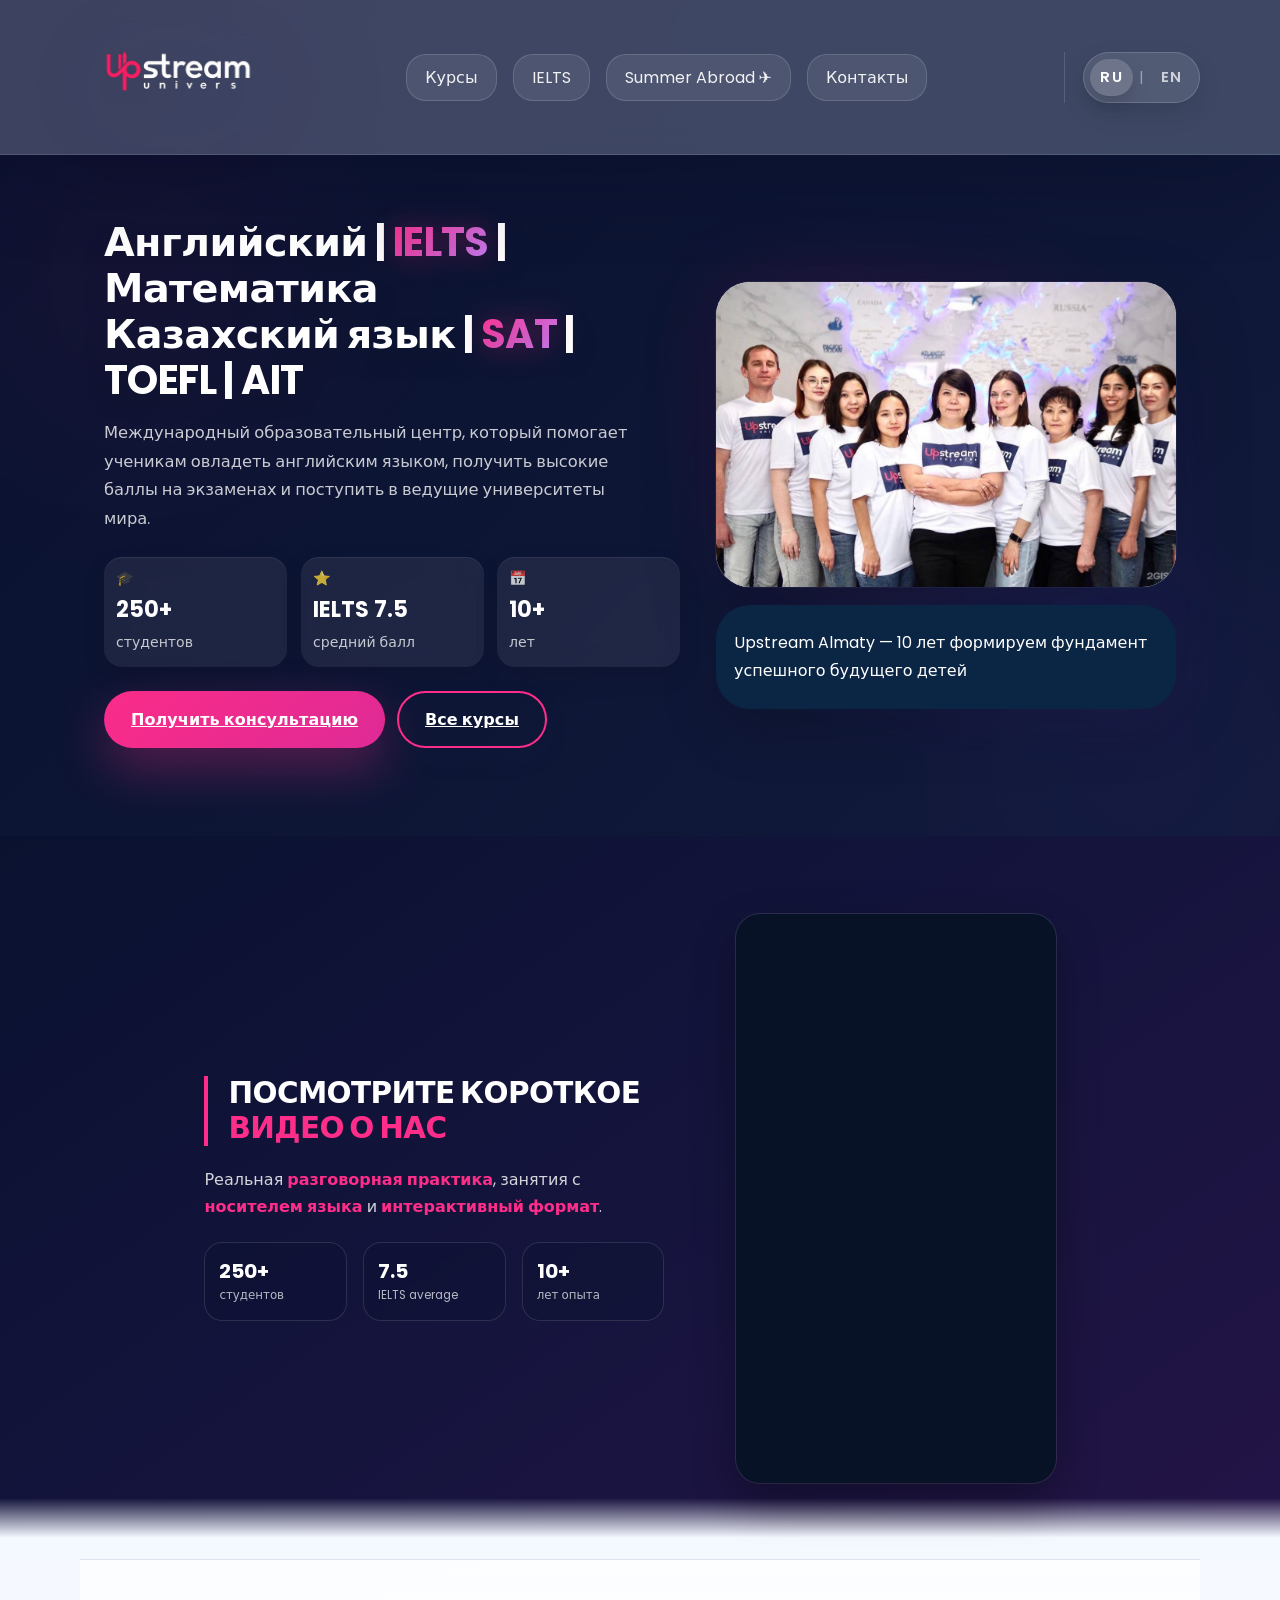
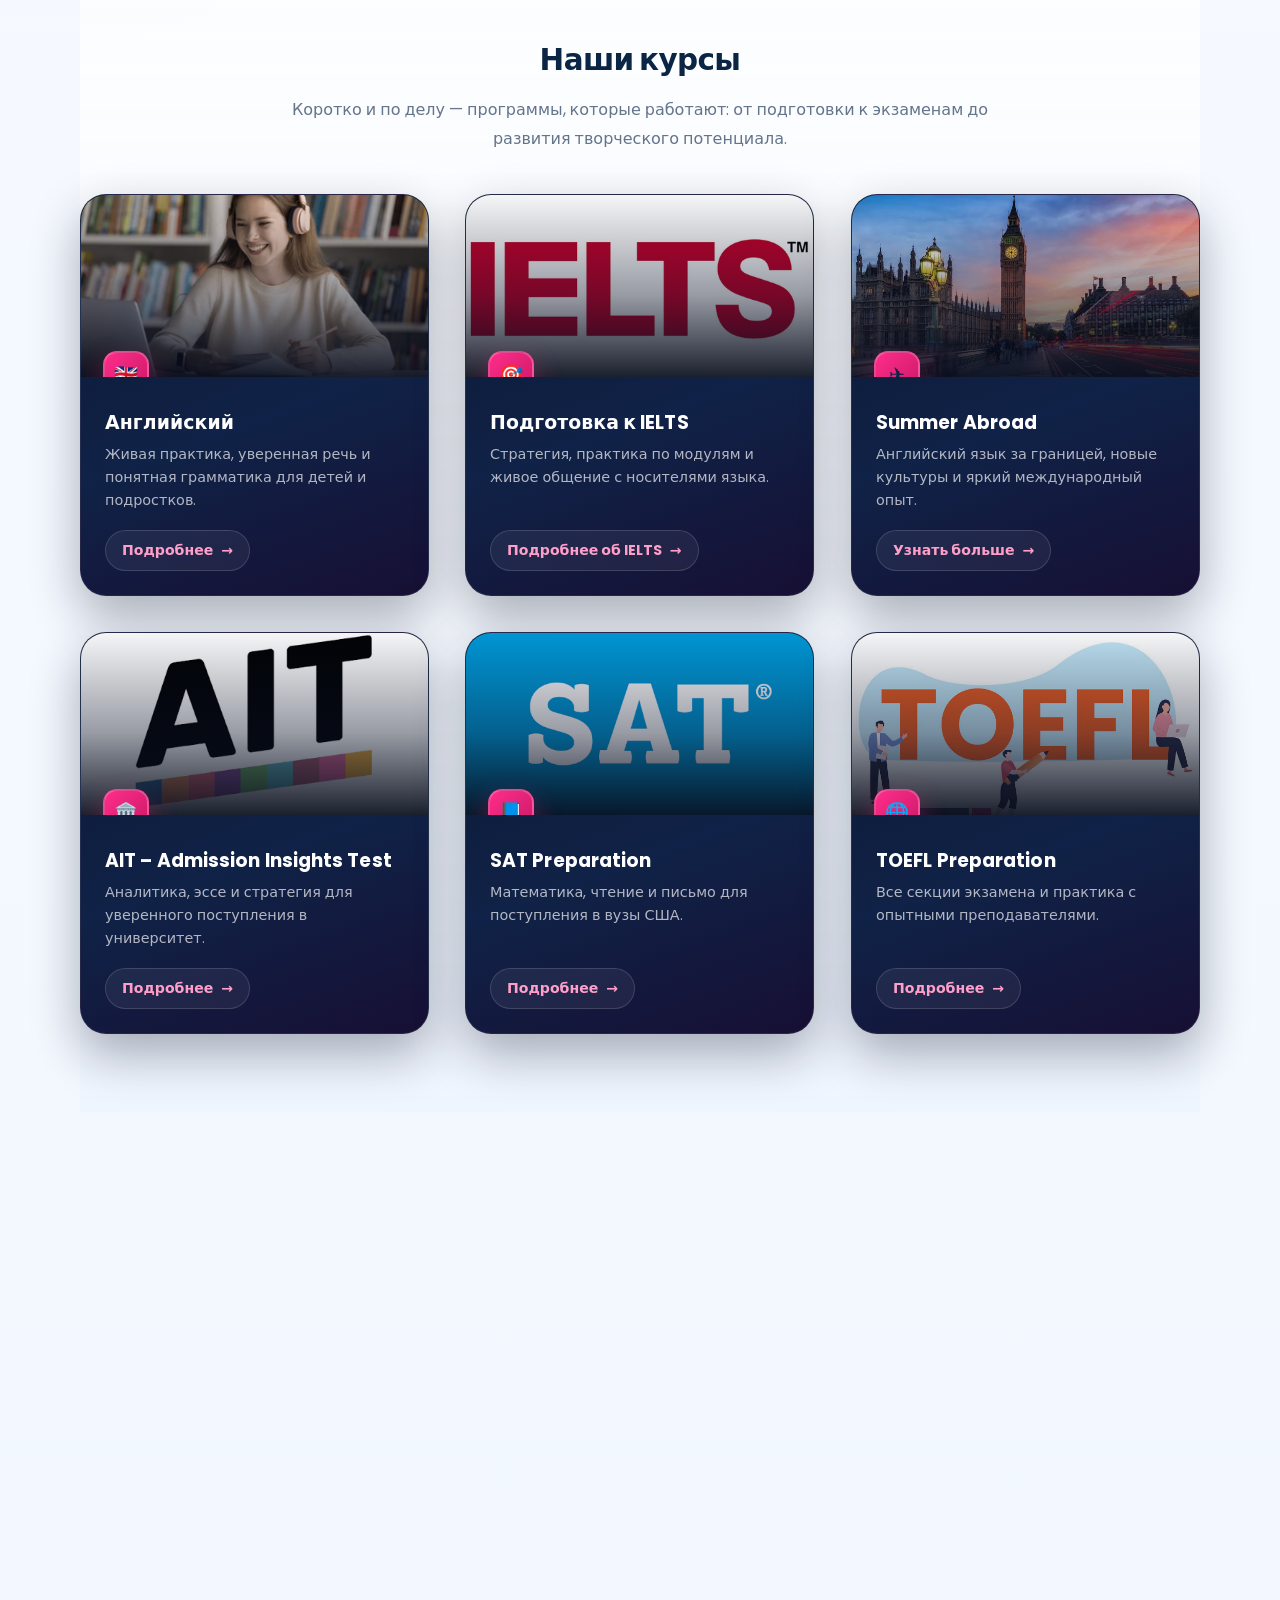
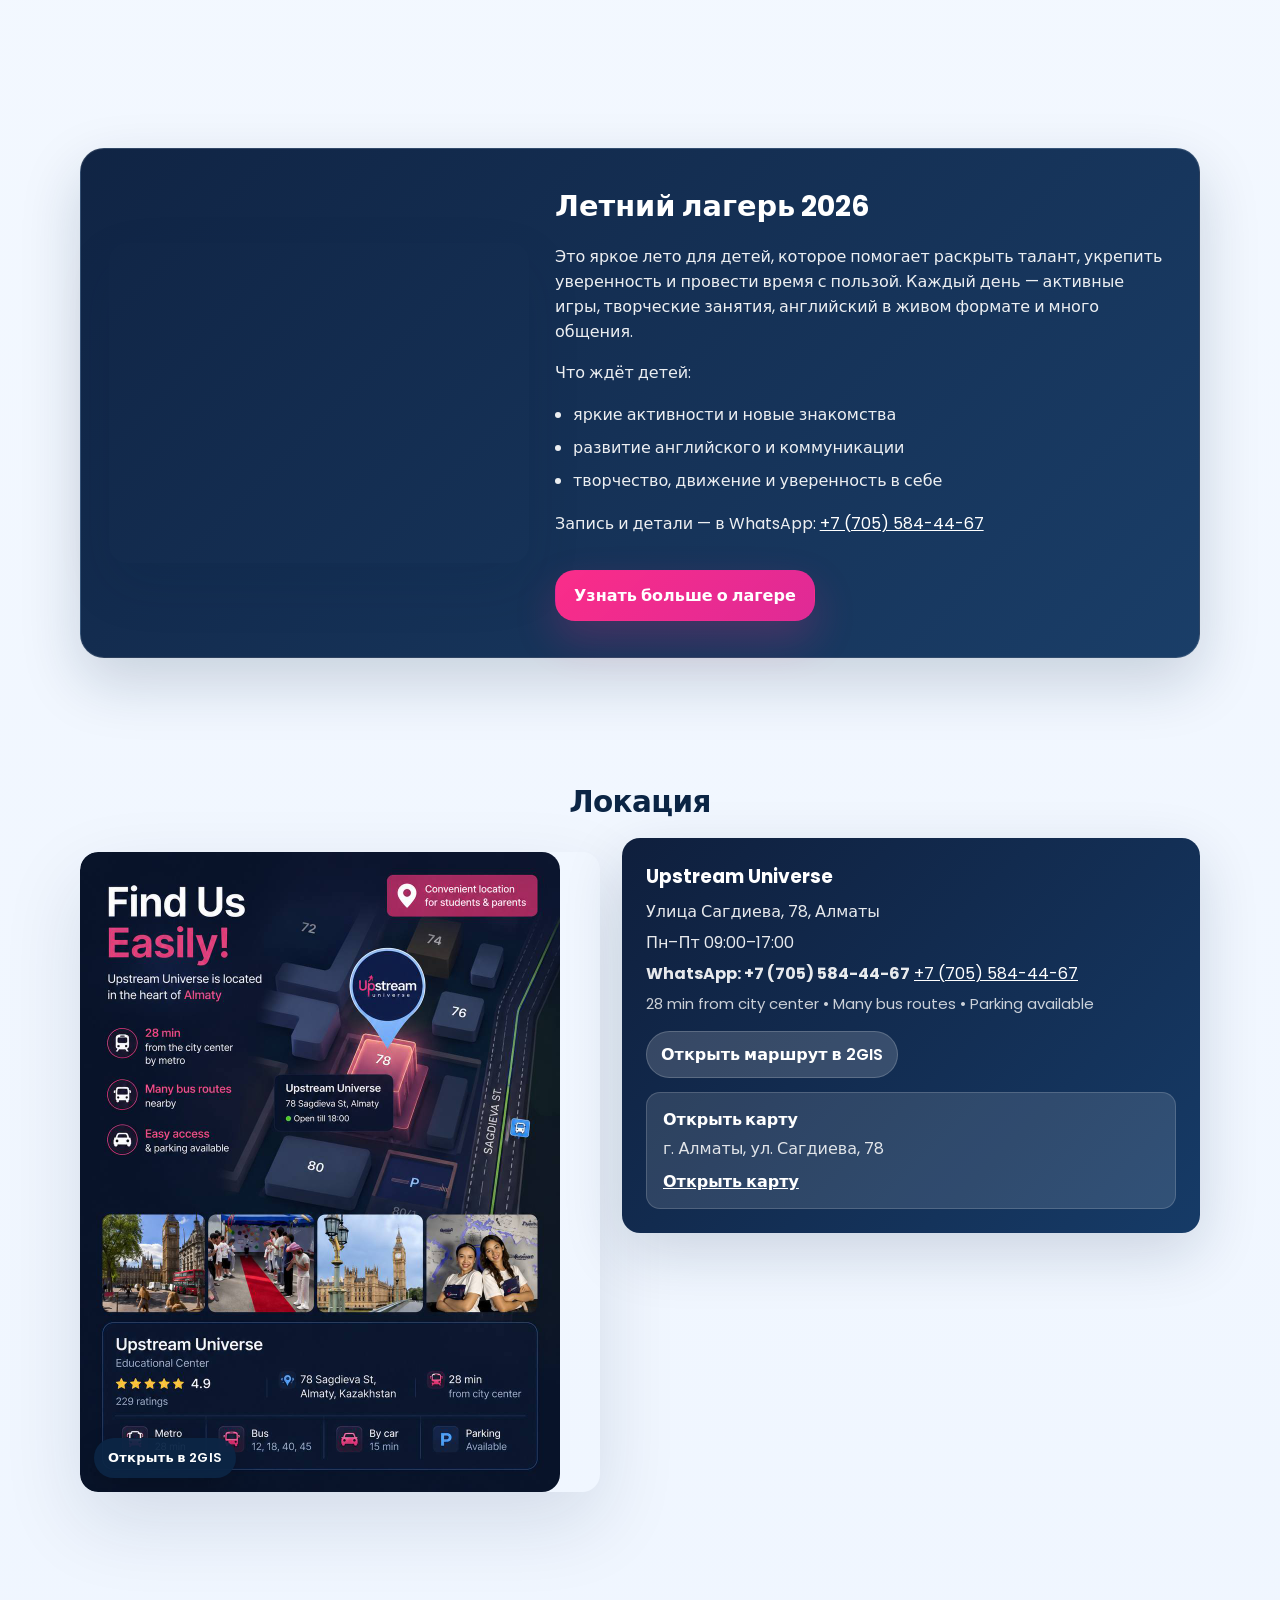
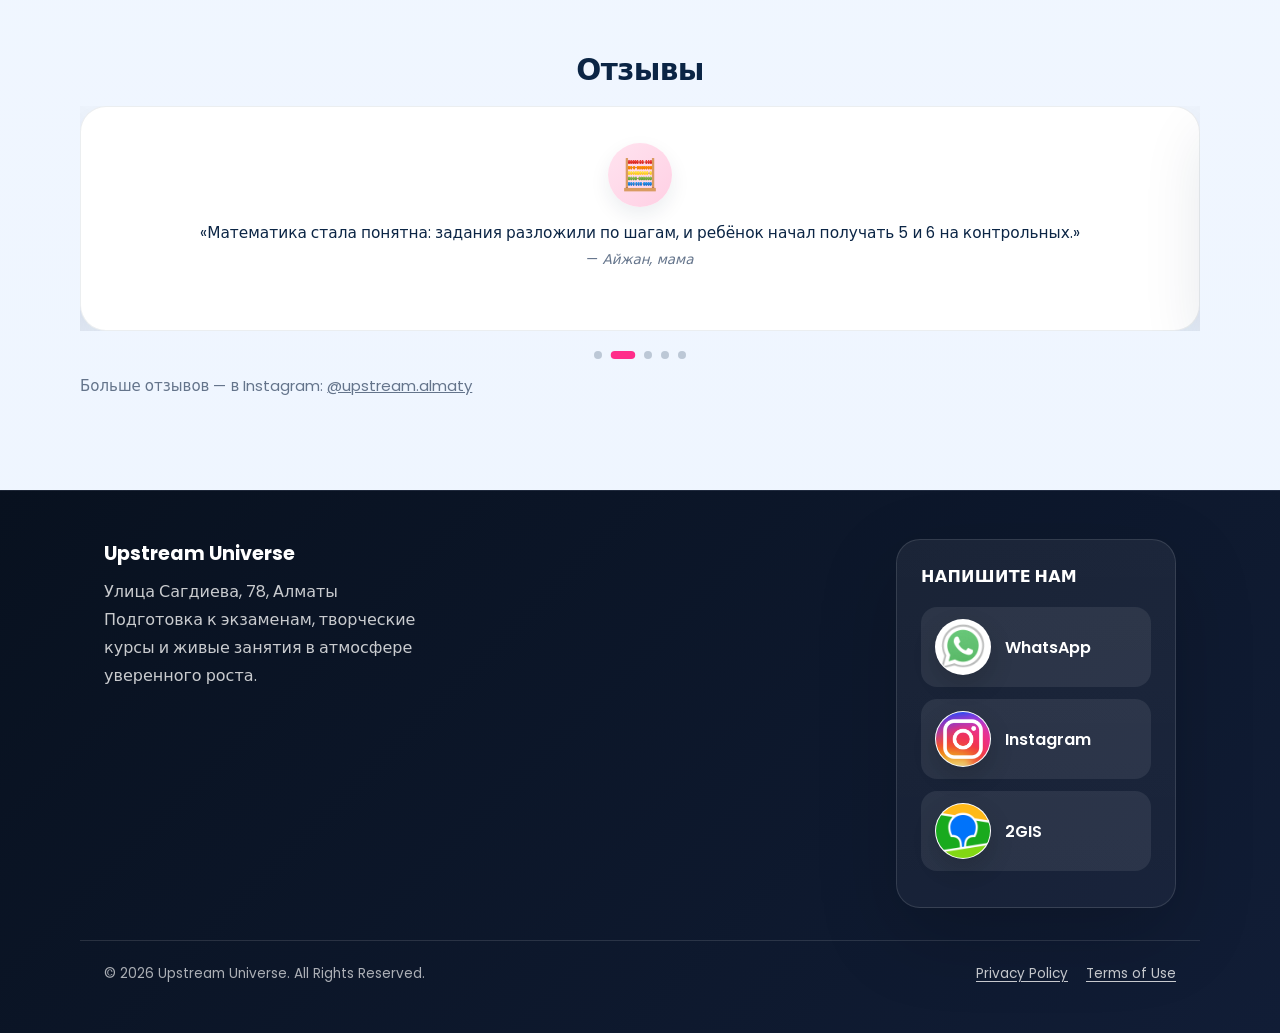
==== commit 93af476c: "new" ====
--- a/index.html
+++ b/index.html
@@ -71,14 +71,39 @@
 
     <section class="section home-video-section reveal">
       <div class="container home-video-inner">
-        <div class="home-video-copy">
-          <h2 class="section-title" data-lang-html-key="homeVideo.titleHtml">Посмотрите короткое <span class="home-video-accent">видео о нас</span></h2>
+        <div class="home-video-grid">
+          <div class="home-video-copy">
+            <h2 class="section-title" data-lang-html-key="homeVideo.titleHtml">Посмотрите короткое <span class="home-video-accent">видео о нас</span></h2>
+            <p class="home-video-text" data-lang-html-key="homeVideo.textHtml">Реальная <span>разговорная практика</span>, занятия с <span>носителем языка</span> и <span>интерактивный формат</span>.</p>
+            <div class="home-video-stats" aria-label="Преимущества Upstream">
+              <div class="home-video-stat">
+                <strong>250+</strong>
+                <span>студентов</span>
+              </div>
+              <div class="home-video-stat">
+                <strong>7.5</strong>
+                <span>IELTS average</span>
+              </div>
+              <div class="home-video-stat">
+                <strong>10+</strong>
+                <span>лет опыта</span>
+              </div>
+            </div>
+          </div>
+
           <div class="home-video-card">
             <div class="home-video-frame">
-              <iframe src="https://www.youtube-nocookie.com/embed/PtHAh9b2XB0" title="Видео о Upstream" data-lang-title-key="homeVideo.iframeTitle" loading="lazy" referrerpolicy="strict-origin-when-cross-origin" allow="accelerometer; autoplay; clipboard-write; encrypted-media; gyroscope; picture-in-picture; web-share" allowfullscreen></iframe>
+              <iframe
+                src="https://www.youtube.com/embed/PtHAh9b2XB0?playsinline=1&controls=1&rel=0&modestbranding=1&enablejsapi=1"
+                title="Upstream Almaty"
+                data-lang-title-key="homeVideo.iframeTitle"
+                loading="lazy"
+                referrerpolicy="strict-origin-when-cross-origin"
+                allow="accelerometer; autoplay; clipboard-write; encrypted-media; gyroscope; picture-in-picture; web-share; fullscreen"
+                allowfullscreen>
+              </iframe>
             </div>
           </div>
-          <p class="home-video-text" data-lang-html-key="homeVideo.textHtml">Реальная <span>разговорная практика</span>, занятия с <span>носителем языка</span> и <span>интерактивный формат</span>.</p>
         </div>
       </div>
     </section>
--- a/styles.css
+++ b/styles.css
@@ -371,14 +371,19 @@
 .home-video-section{position:relative;padding-top:54px;padding-bottom:88px;background:linear-gradient(145deg,#0a1230 0%,#15143d 52%,#241447 100%);color:#fff;overflow:hidden;isolation:isolate}
 .home-video-section::after{content:"";position:absolute;right:0;bottom:-1px;left:0;height:64px;background:linear-gradient(180deg,rgba(255,255,255,0),var(--bg) 62%);pointer-events:none;z-index:0}
 .home-video-inner{position:relative;z-index:1}
-.home-video-copy{max-width:760px;margin:0 auto}
-.home-video-section .section-title{color:#fff;text-align:left;padding-left:20px;border-left:4px solid var(--pink);line-height:1.18;text-transform:uppercase}
+.home-video-grid{display:flex;align-items:center;justify-content:center;gap:clamp(28px,4vw,56px)}
+.home-video-copy{flex:1 1 0;max-width:460px}
+.home-video-section .section-title{color:#fff;text-align:left;padding-left:20px;border-left:4px solid var(--pink);line-height:1.18;text-transform:uppercase;margin-bottom:20px}
 .home-video-accent,.home-video-text span{color:var(--pink)}
-.home-video-card{width:min(310px,100%);margin:30px auto 0;padding:14px;border-radius:30px;background:linear-gradient(145deg,#101b4b 0%,#241447 52%,#0b1730 100%);box-shadow:0 28px 70px rgba(0,0,0,0.28),0 0 0 1px rgba(255,255,255,0.14)}
-.home-video-frame{position:relative;width:100%;max-width:280px;margin:0 auto;overflow:hidden;aspect-ratio:9 / 16;border-radius:22px;background:#071226;box-shadow:0 16px 34px rgba(0,0,0,0.28);z-index:2}
+.home-video-text{max-width:560px;margin:0;color:rgba(255,255,255,0.82);font-size:1rem;line-height:1.7}
+.home-video-text span{font-weight:600}
+.home-video-stats{display:grid;grid-template-columns:repeat(3,minmax(0,1fr));gap:16px;margin-top:22px}
+.home-video-stat{padding:16px 14px;border:1px solid rgba(255,255,255,0.12);border-radius:18px;background:rgba(11,20,48,0.38);backdrop-filter:blur(2px)}
+.home-video-stat strong{display:block;color:#fff;font-size:1.25rem;line-height:1.2;margin-bottom:4px}
+.home-video-stat span{display:block;color:rgba(255,255,255,0.7);font-size:.74rem;line-height:1.4}
+.home-video-card{flex:0 0 auto;display:flex;align-items:center;justify-content:center;width:min(360px,100%)}
+.home-video-frame{position:relative;width:min(320px,100%);max-width:320px;aspect-ratio:9 / 16;overflow:hidden;border-radius:24px;background:#071226;box-shadow:0 18px 44px rgba(0,0,0,0.32),0 0 0 1px rgba(255,255,255,0.12);z-index:2}
 .home-video-frame iframe{position:relative;z-index:3;width:100%;height:100%;display:block;border:0;pointer-events:auto}
-.home-video-text{max-width:560px;margin:26px auto 0;color:rgba(255,255,255,0.82);font-size:1rem;line-height:1.7;text-align:center}
-.home-video-text span{font-weight:600}
 .courses{background:linear-gradient(180deg,rgba(255,255,255,0.72),rgba(238,245,255,0.86));border-radius:0;box-shadow:none;border-top:1px solid rgba(17,29,63,0.08)}
 .home-video-section + #services.courses{margin-top:-2px;border-radius:0;box-shadow:none}
 
@@ -1072,10 +1077,14 @@
   .section.gallery{padding-top:18px}
   body .home-video-section{padding-top:36px;padding-bottom:82px}
   .home-video-section::after{height:42px}
+  .home-video-grid{display:block}
+  .home-video-copy{max-width:100%}
   .home-video-section .section-title{font-size:clamp(1.15rem,5.2vw,1.5rem);padding-left:14px;margin-bottom:16px}
-  .home-video-card{width:calc(100% - 40px);max-width:340px;margin-top:24px;padding:10px;border-radius:24px}
-  .home-video-frame{width:100%;max-width:none;border-radius:18px}
-  .home-video-text{margin-top:20px;padding:0 12px;font-size:.9rem;line-height:1.7}
+  .home-video-text{margin-top:0;padding:0 0 0 2px;font-size:.9rem;line-height:1.7}
+  .home-video-stats{grid-template-columns:repeat(3,minmax(0,1fr));gap:10px;margin-top:18px}
+  .home-video-stat{padding:12px 10px;border-radius:14px}
+  .home-video-card{width:100%;max-width:340px;margin:20px auto 0}
+  .home-video-frame{width:100%;max-width:340px;border-radius:18px}
 
   /* .programs-overview (english.html) has no opaque background of its own,
      unlike .section-slate used by the other detail pages. The shared rule
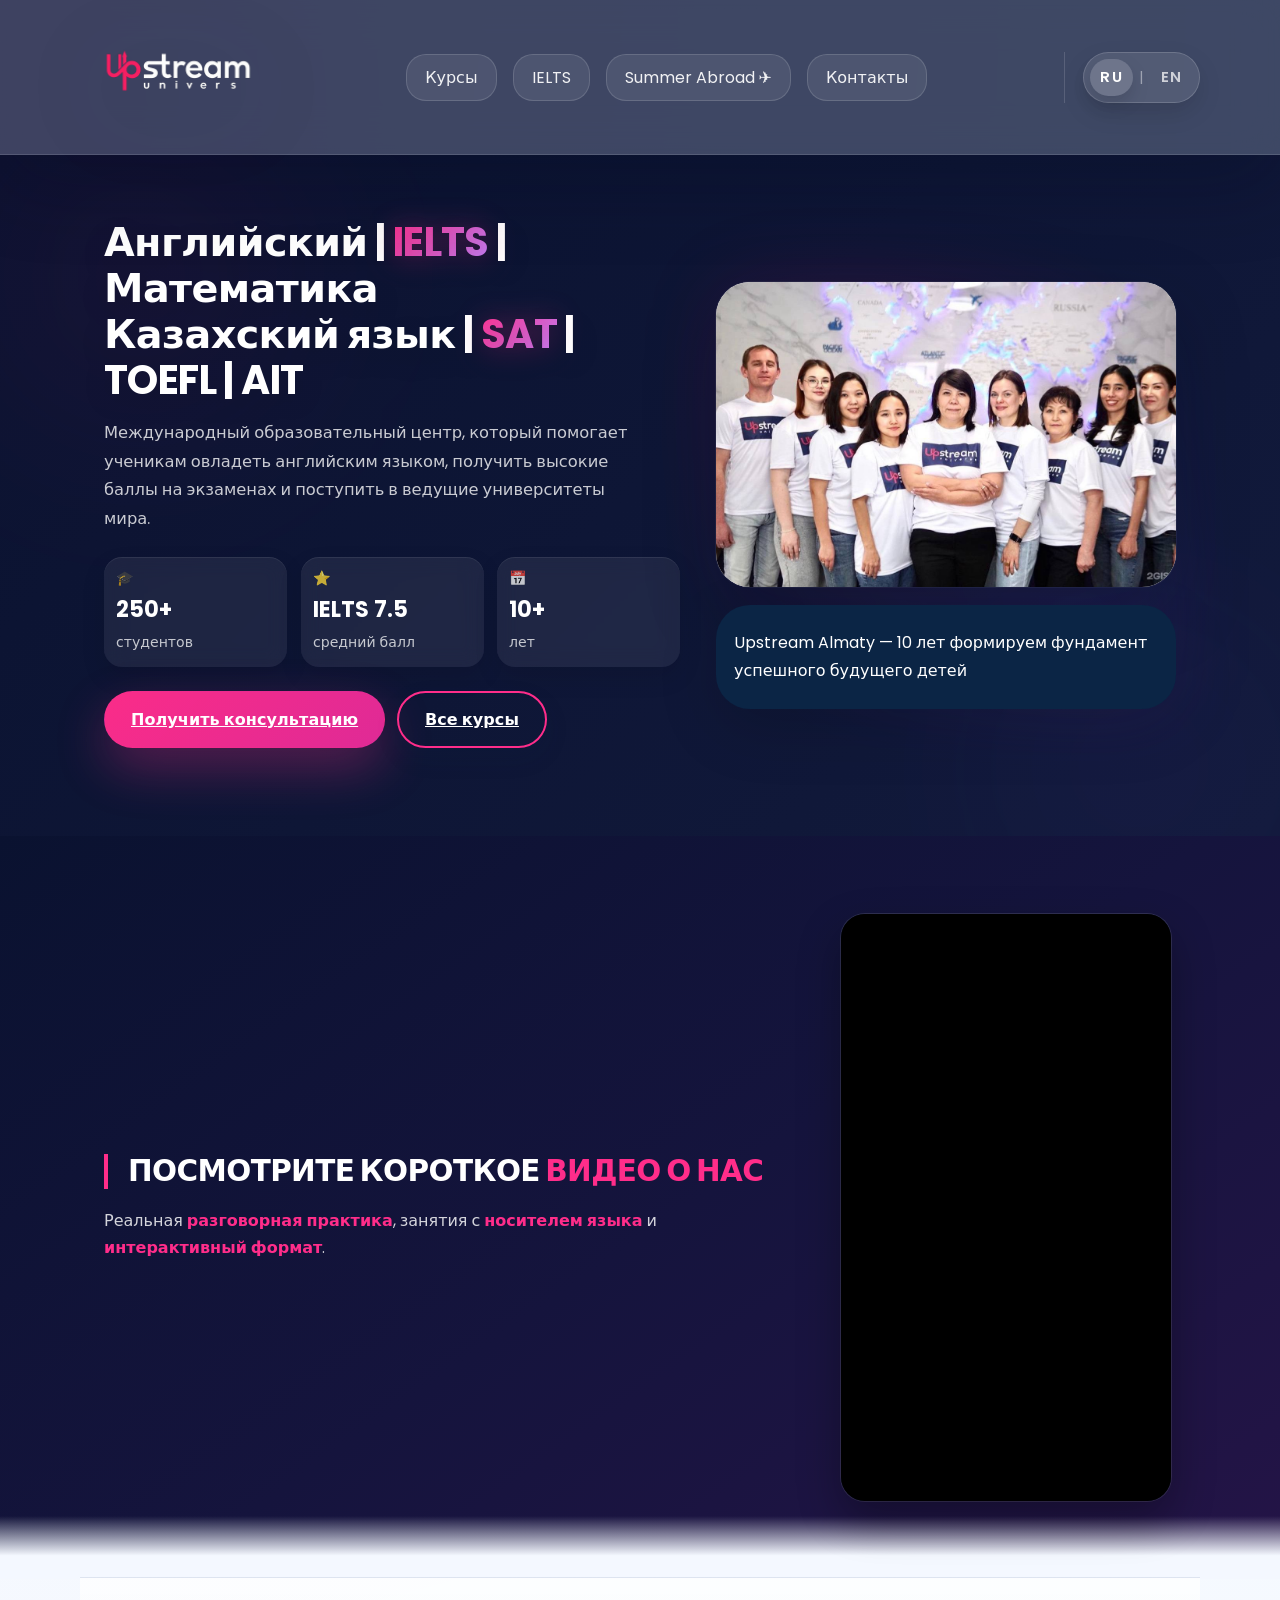
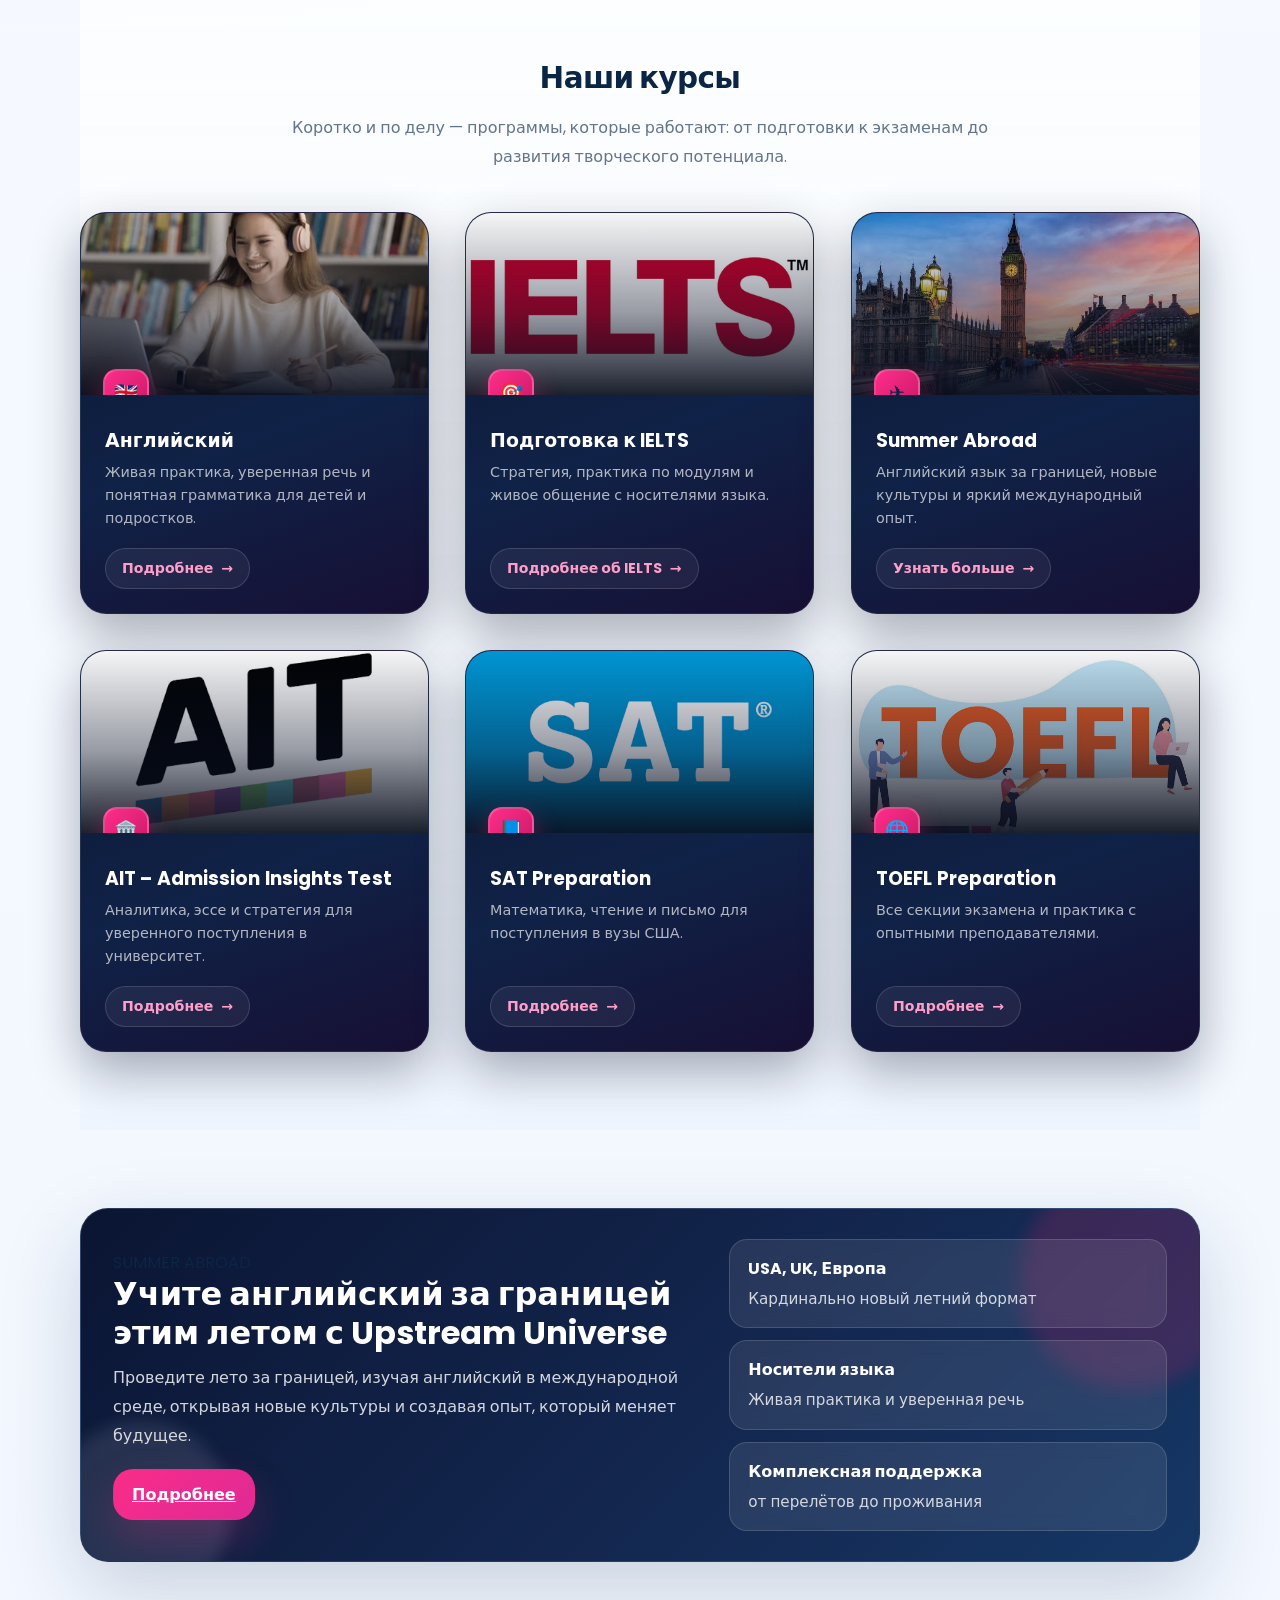
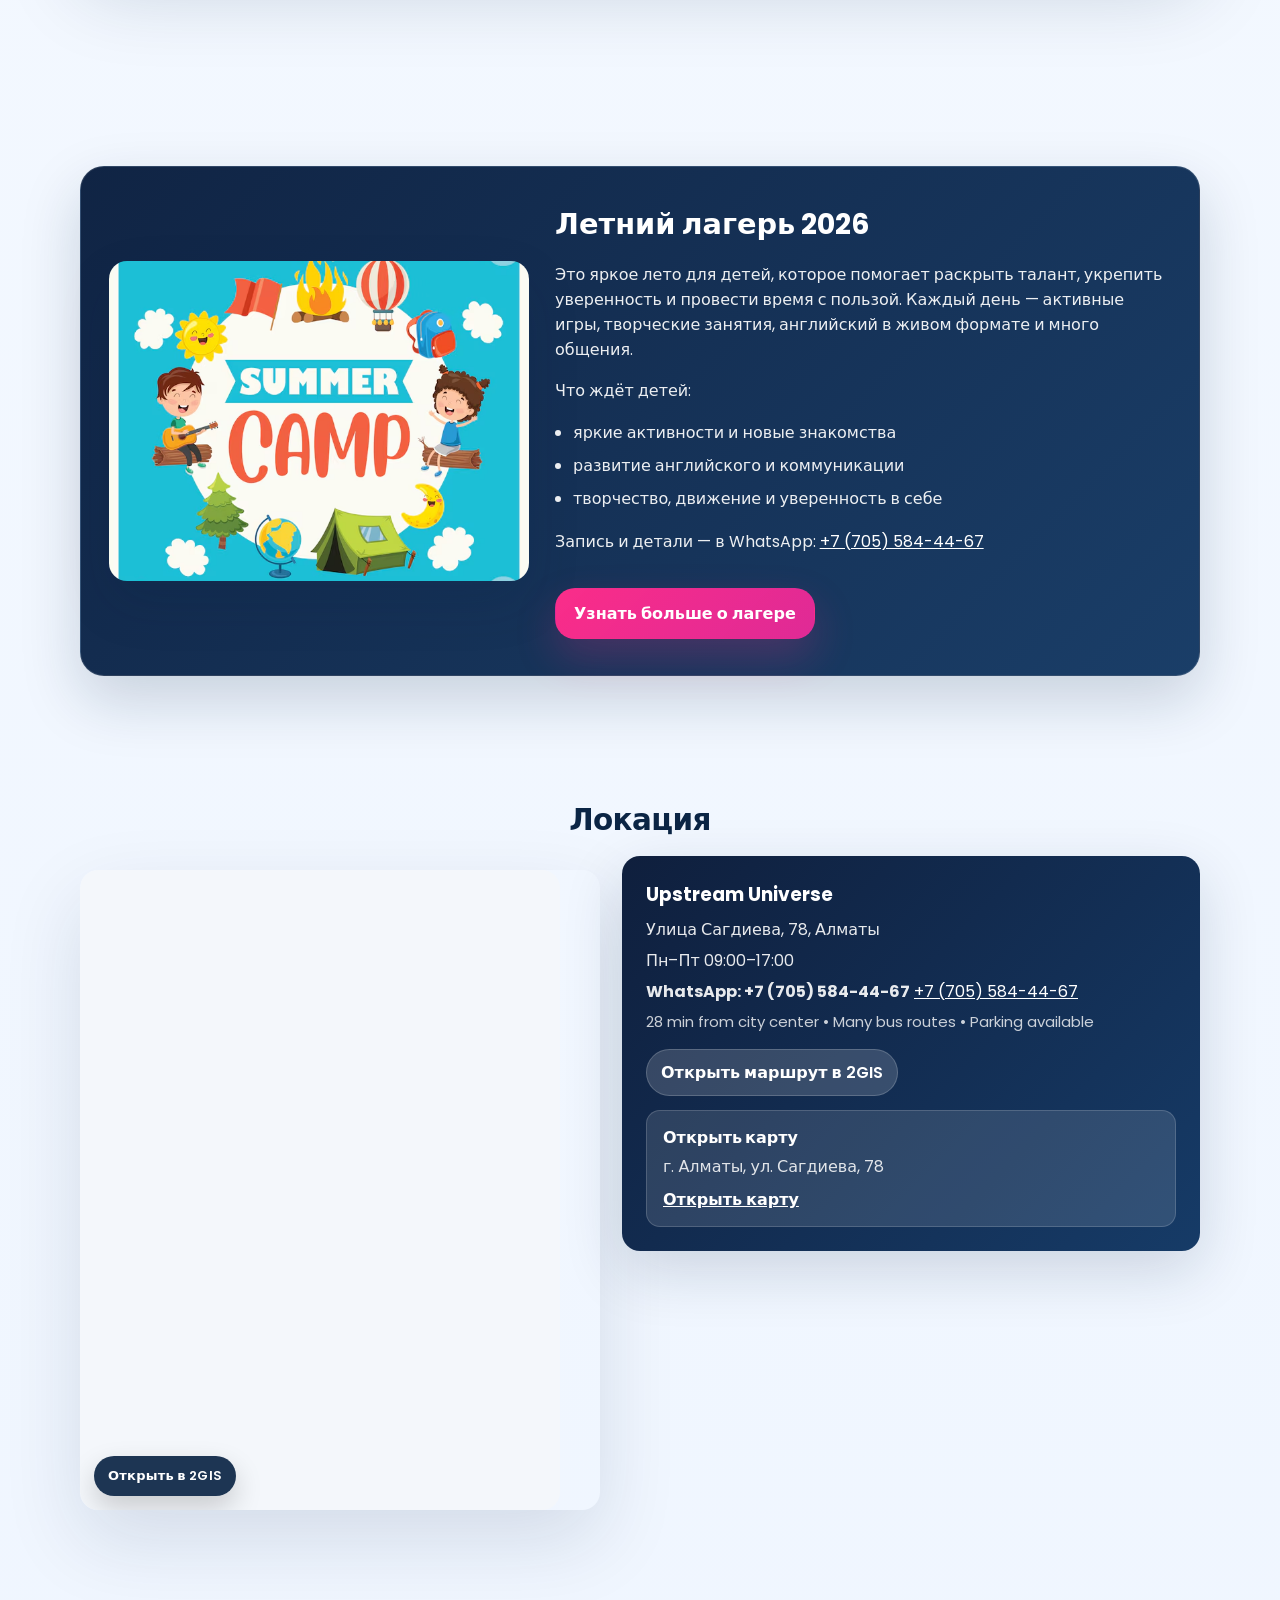
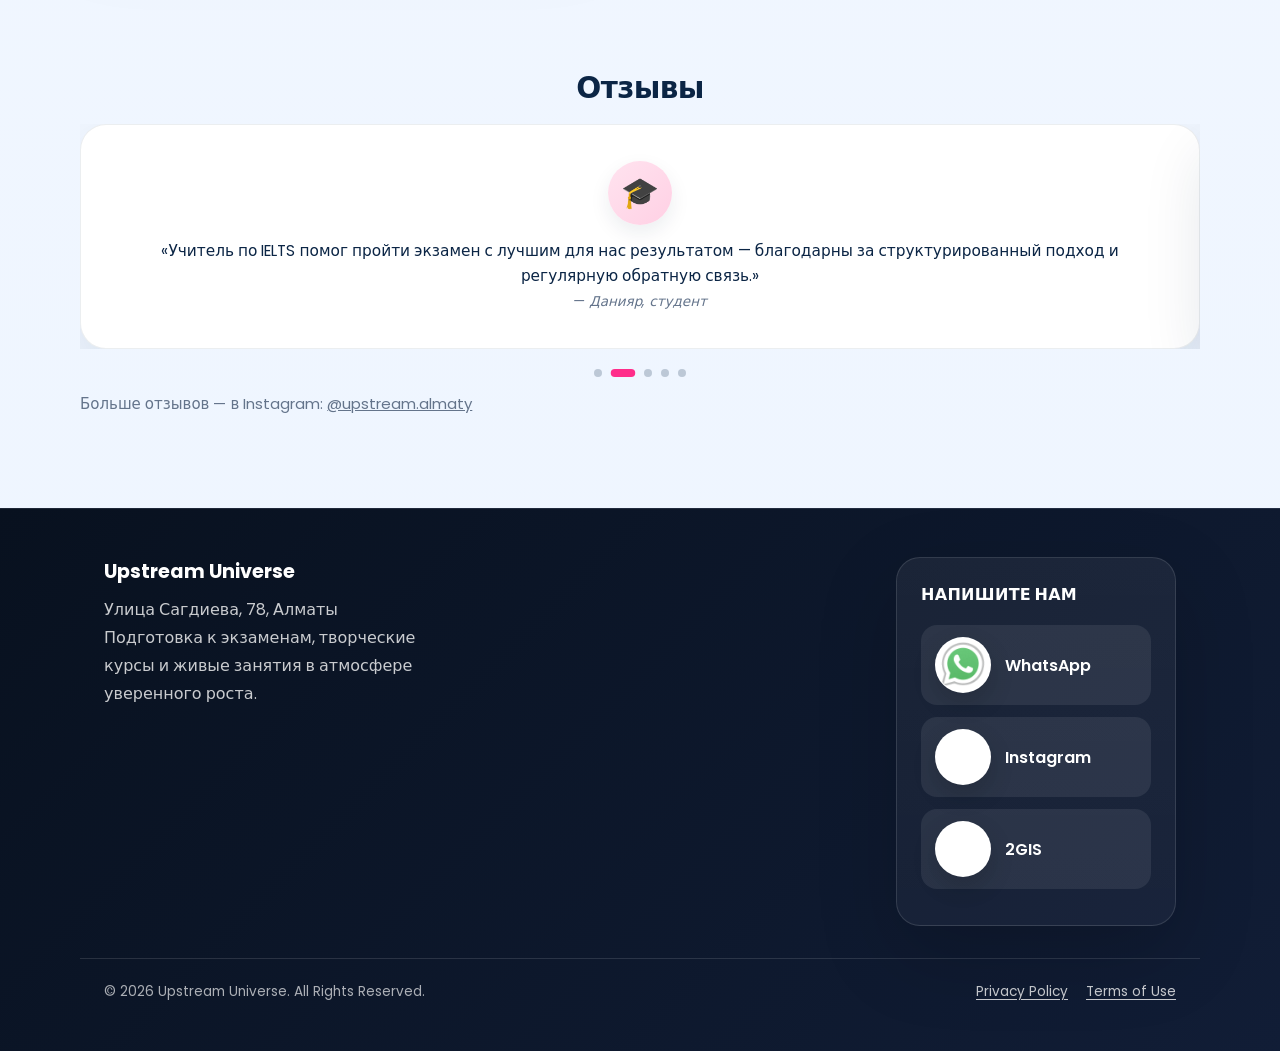
==== commit 0956e7b1: "the end" ====
--- a/index.html
+++ b/index.html
@@ -75,26 +75,12 @@
           <div class="home-video-copy">
             <h2 class="section-title" data-lang-html-key="homeVideo.titleHtml">Посмотрите короткое <span class="home-video-accent">видео о нас</span></h2>
             <p class="home-video-text" data-lang-html-key="homeVideo.textHtml">Реальная <span>разговорная практика</span>, занятия с <span>носителем языка</span> и <span>интерактивный формат</span>.</p>
-            <div class="home-video-stats" aria-label="Преимущества Upstream">
-              <div class="home-video-stat">
-                <strong>250+</strong>
-                <span>студентов</span>
-              </div>
-              <div class="home-video-stat">
-                <strong>7.5</strong>
-                <span>IELTS average</span>
-              </div>
-              <div class="home-video-stat">
-                <strong>10+</strong>
-                <span>лет опыта</span>
-              </div>
-            </div>
           </div>
 
           <div class="home-video-card">
             <div class="home-video-frame">
               <iframe
-                src="https://www.youtube.com/embed/PtHAh9b2XB0?playsinline=1&controls=1&rel=0&modestbranding=1&enablejsapi=1"
+                src="https://www.youtube.com/embed/PtHAh9b2XB0?playsinline=1&controls=1&rel=0&modestbranding=1"
                 title="Upstream Almaty"
                 data-lang-title-key="homeVideo.iframeTitle"
                 loading="lazy"
--- a/styles.css
+++ b/styles.css
@@ -371,19 +371,15 @@
 .home-video-section{position:relative;padding-top:54px;padding-bottom:88px;background:linear-gradient(145deg,#0a1230 0%,#15143d 52%,#241447 100%);color:#fff;overflow:hidden;isolation:isolate}
 .home-video-section::after{content:"";position:absolute;right:0;bottom:-1px;left:0;height:64px;background:linear-gradient(180deg,rgba(255,255,255,0),var(--bg) 62%);pointer-events:none;z-index:0}
 .home-video-inner{position:relative;z-index:1}
-.home-video-grid{display:flex;align-items:center;justify-content:center;gap:clamp(28px,4vw,56px)}
-.home-video-copy{flex:1 1 0;max-width:460px}
-.home-video-section .section-title{color:#fff;text-align:left;padding-left:20px;border-left:4px solid var(--pink);line-height:1.18;text-transform:uppercase;margin-bottom:20px}
+.home-video-grid{display:grid;grid-template-columns:minmax(0,1.1fr) minmax(260px,340px);align-items:center;column-gap:clamp(28px,4vw,52px)}
+.home-video-copy{max-width:100%}
+.home-video-section .section-title{color:#fff;text-align:left;padding-left:20px;border-left:4px solid var(--pink);line-height:1.18;text-transform:uppercase;margin-bottom:18px}
 .home-video-accent,.home-video-text span{color:var(--pink)}
 .home-video-text{max-width:560px;margin:0;color:rgba(255,255,255,0.82);font-size:1rem;line-height:1.7}
 .home-video-text span{font-weight:600}
-.home-video-stats{display:grid;grid-template-columns:repeat(3,minmax(0,1fr));gap:16px;margin-top:22px}
-.home-video-stat{padding:16px 14px;border:1px solid rgba(255,255,255,0.12);border-radius:18px;background:rgba(11,20,48,0.38);backdrop-filter:blur(2px)}
-.home-video-stat strong{display:block;color:#fff;font-size:1.25rem;line-height:1.2;margin-bottom:4px}
-.home-video-stat span{display:block;color:rgba(255,255,255,0.7);font-size:.74rem;line-height:1.4}
-.home-video-card{flex:0 0 auto;display:flex;align-items:center;justify-content:center;width:min(360px,100%)}
-.home-video-frame{position:relative;width:min(320px,100%);max-width:320px;aspect-ratio:9 / 16;overflow:hidden;border-radius:24px;background:#071226;box-shadow:0 18px 44px rgba(0,0,0,0.32),0 0 0 1px rgba(255,255,255,0.12);z-index:2}
-.home-video-frame iframe{position:relative;z-index:3;width:100%;height:100%;display:block;border:0;pointer-events:auto}
+.home-video-card{display:flex;align-items:center;justify-content:center;width:100%}
+.home-video-frame{position:relative;width:100%;max-width:330px;min-width:280px;aspect-ratio:9 / 16;overflow:hidden;border-radius:24px;background:#071226;box-shadow:0 18px 44px rgba(0,0,0,0.32),0 0 0 1px rgba(255,255,255,0.12);z-index:2}
+.home-video-frame iframe{position:relative;z-index:3;width:100%;height:100%;display:block;border:0;pointer-events:auto;background:#000}
 .courses{background:linear-gradient(180deg,rgba(255,255,255,0.72),rgba(238,245,255,0.86));border-radius:0;box-shadow:none;border-top:1px solid rgba(17,29,63,0.08)}
 .home-video-section + #services.courses{margin-top:-2px;border-radius:0;box-shadow:none}
 
@@ -1077,14 +1073,12 @@
   .section.gallery{padding-top:18px}
   body .home-video-section{padding-top:36px;padding-bottom:82px}
   .home-video-section::after{height:42px}
-  .home-video-grid{display:block}
+  .home-video-grid{display:block;gap:0}
   .home-video-copy{max-width:100%}
   .home-video-section .section-title{font-size:clamp(1.15rem,5.2vw,1.5rem);padding-left:14px;margin-bottom:16px}
   .home-video-text{margin-top:0;padding:0 0 0 2px;font-size:.9rem;line-height:1.7}
-  .home-video-stats{grid-template-columns:repeat(3,minmax(0,1fr));gap:10px;margin-top:18px}
-  .home-video-stat{padding:12px 10px;border-radius:14px}
-  .home-video-card{width:100%;max-width:340px;margin:20px auto 0}
-  .home-video-frame{width:100%;max-width:340px;border-radius:18px}
+  .home-video-card{width:100%;margin:20px auto 0}
+  .home-video-frame{width:100%;max-width:340px;min-width:0;border-radius:18px;margin:0 auto}
 
   /* .programs-overview (english.html) has no opaque background of its own,
      unlike .section-slate used by the other detail pages. The shared rule
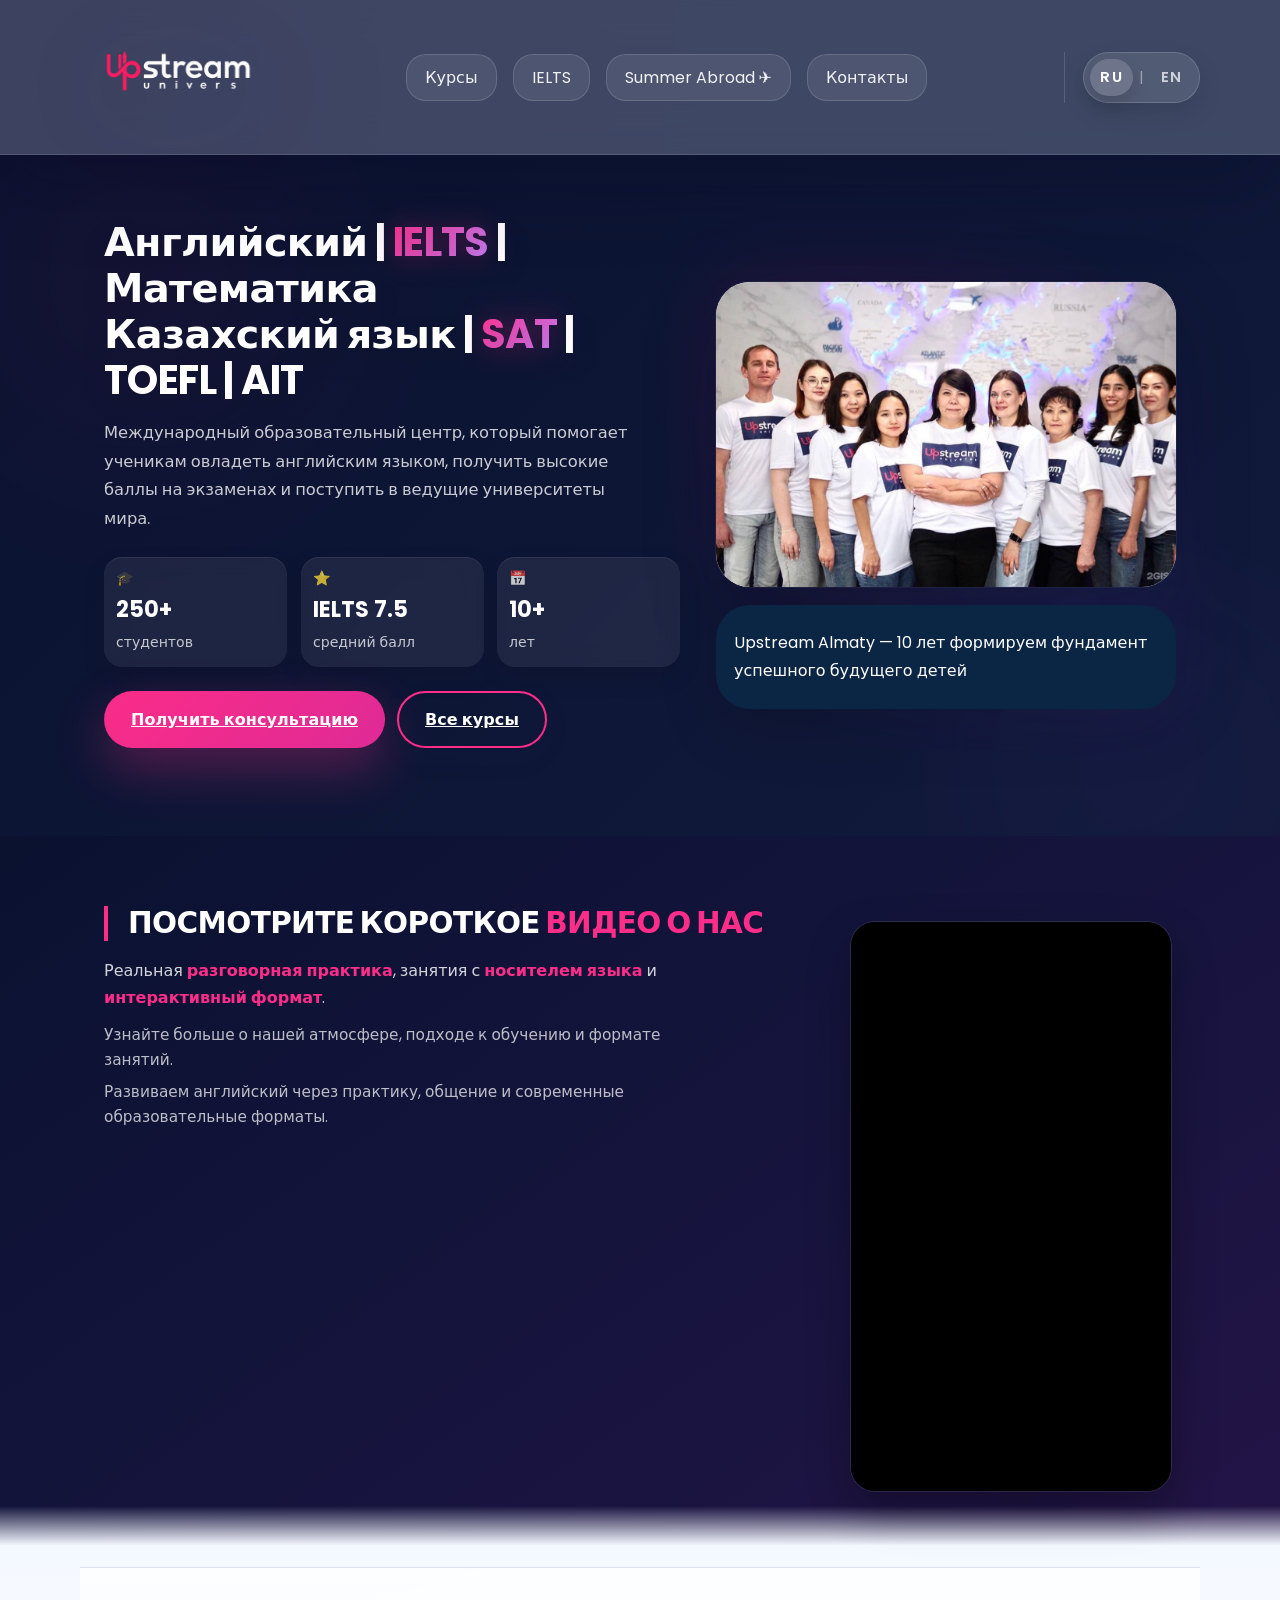
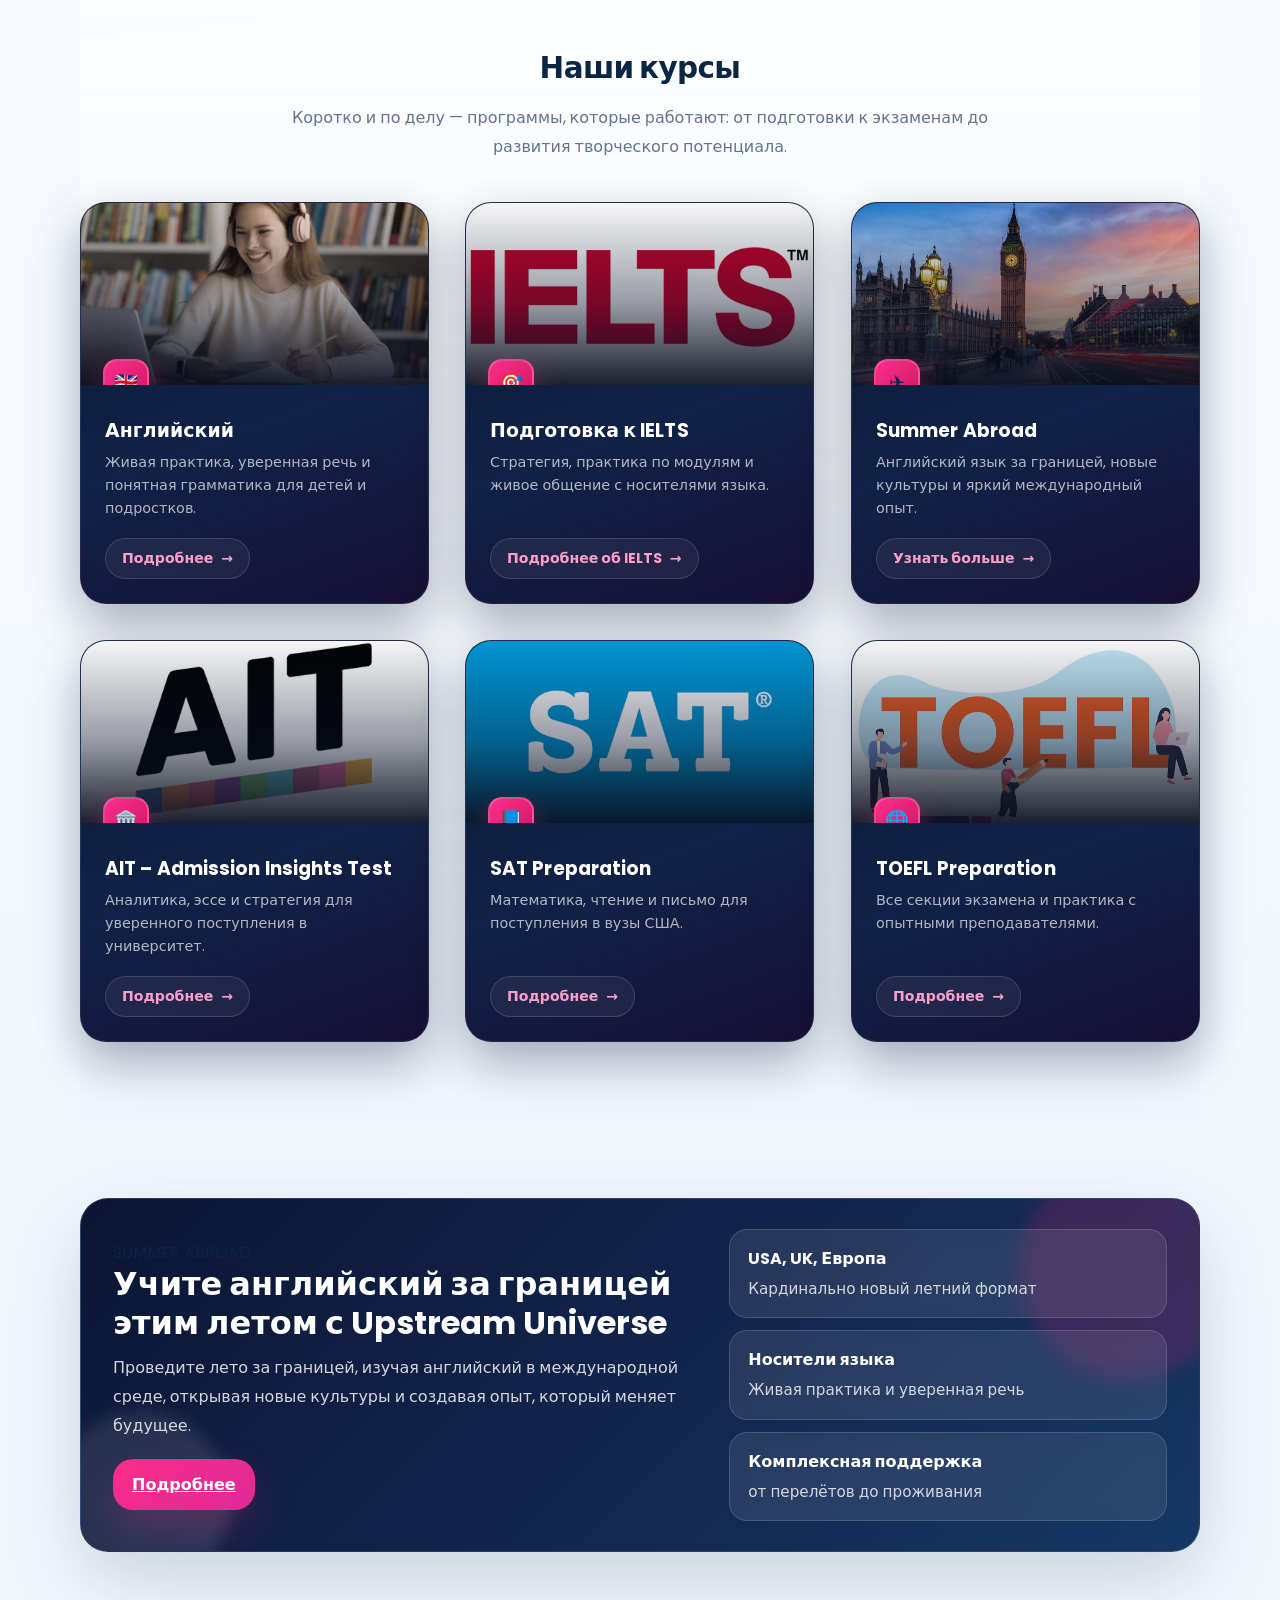
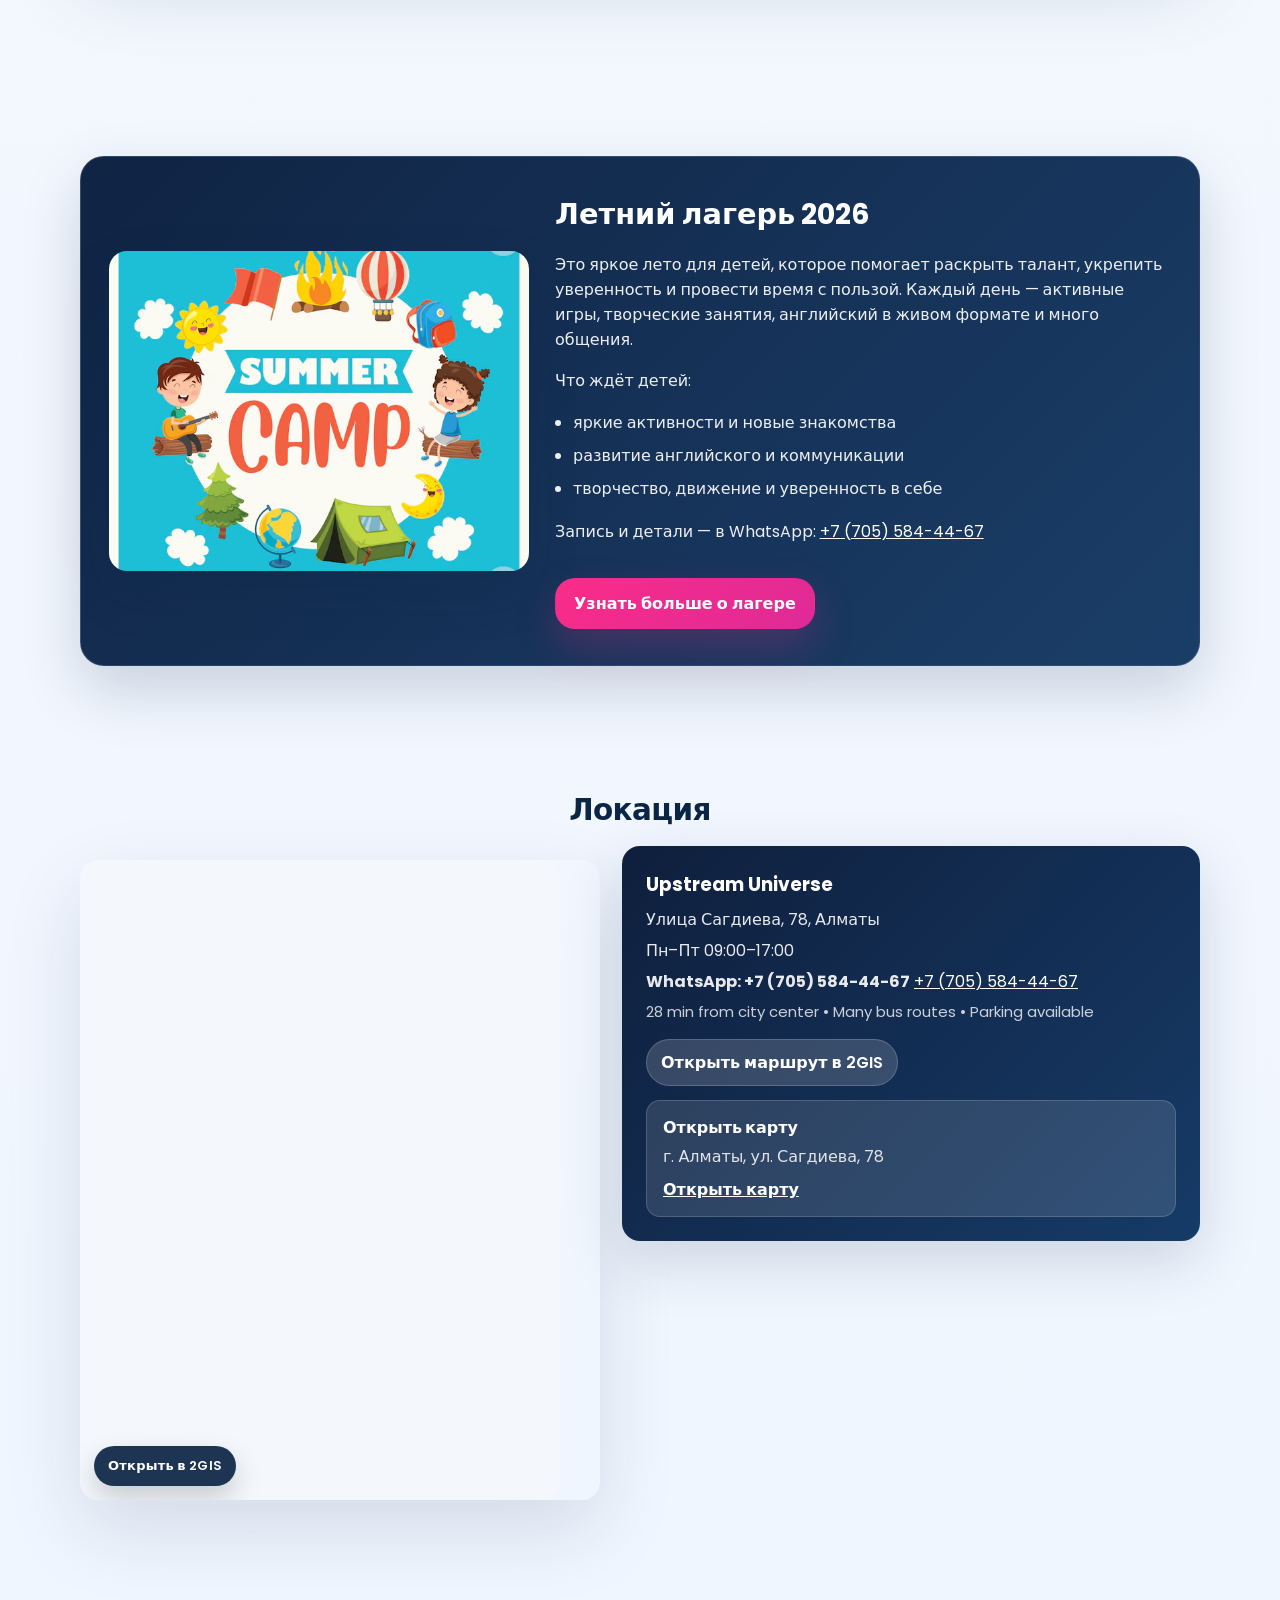
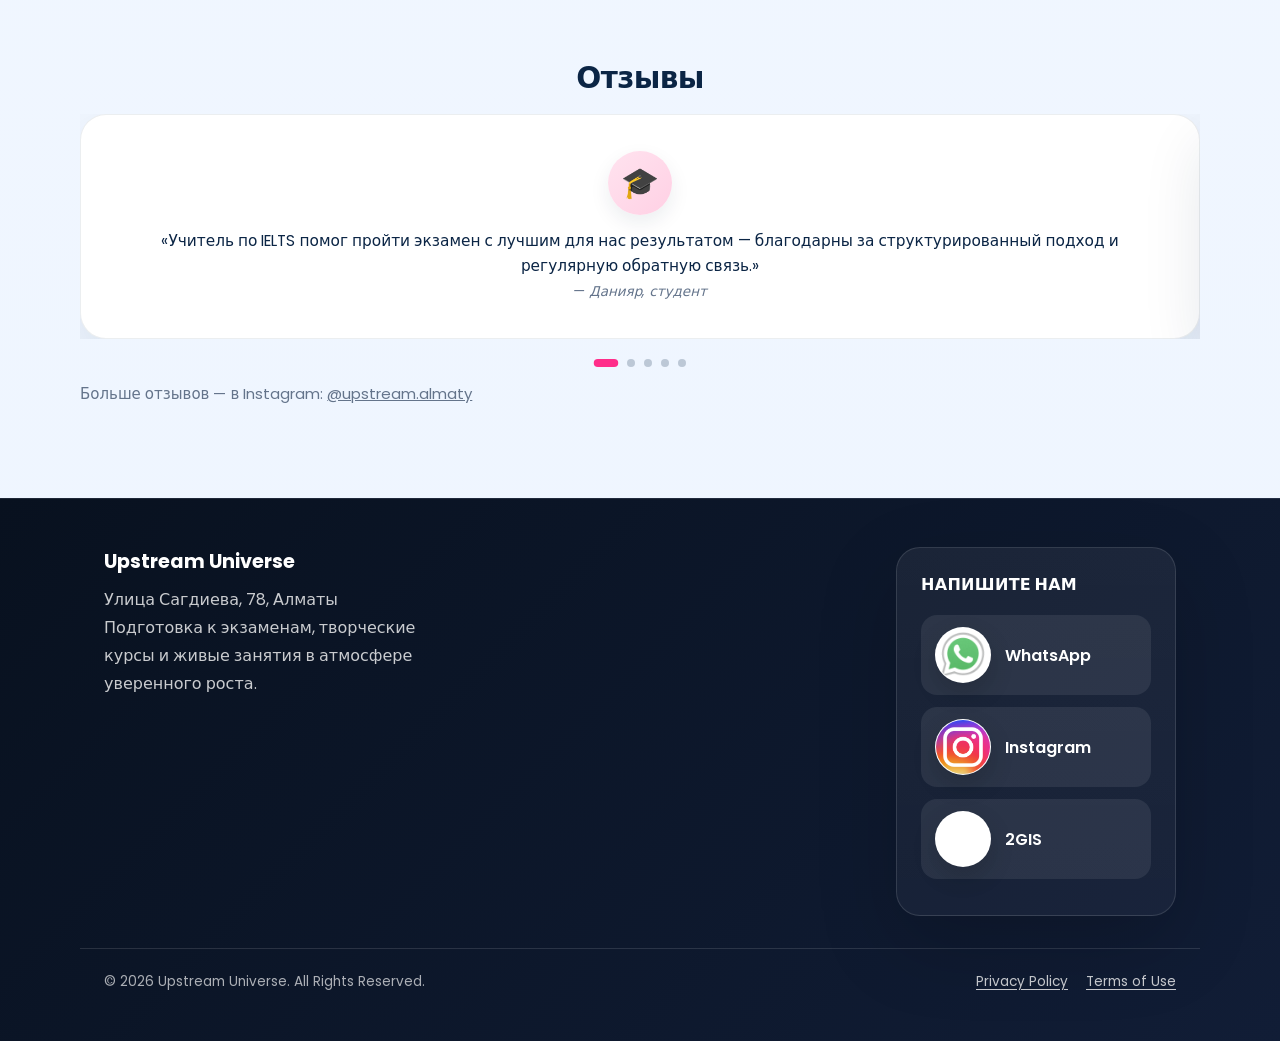
==== commit acbf86dc: "the last end" ====
--- a/index.html
+++ b/index.html
@@ -75,6 +75,8 @@
           <div class="home-video-copy">
             <h2 class="section-title" data-lang-html-key="homeVideo.titleHtml">Посмотрите короткое <span class="home-video-accent">видео о нас</span></h2>
             <p class="home-video-text" data-lang-html-key="homeVideo.textHtml">Реальная <span>разговорная практика</span>, занятия с <span>носителем языка</span> и <span>интерактивный формат</span>.</p>
+            <p class="home-video-support">Узнайте больше о нашей атмосфере, подходе к обучению и формате занятий.</p>
+            <p class="home-video-support home-video-support--small">Развиваем английский через практику, общение и современные образовательные форматы.</p>
           </div>
 
           <div class="home-video-card">
@@ -85,8 +87,9 @@
                 data-lang-title-key="homeVideo.iframeTitle"
                 loading="lazy"
                 referrerpolicy="strict-origin-when-cross-origin"
-                allow="accelerometer; autoplay; clipboard-write; encrypted-media; gyroscope; picture-in-picture; web-share; fullscreen"
-                allowfullscreen>
+                allow="fullscreen; accelerometer; autoplay; clipboard-write; encrypted-media; gyroscope; picture-in-picture; web-share"
+                allowfullscreen
+                frameborder="0">
               </iframe>
             </div>
           </div>
--- a/styles.css
+++ b/styles.css
@@ -371,14 +371,16 @@
 .home-video-section{position:relative;padding-top:54px;padding-bottom:88px;background:linear-gradient(145deg,#0a1230 0%,#15143d 52%,#241447 100%);color:#fff;overflow:hidden;isolation:isolate}
 .home-video-section::after{content:"";position:absolute;right:0;bottom:-1px;left:0;height:64px;background:linear-gradient(180deg,rgba(255,255,255,0),var(--bg) 62%);pointer-events:none;z-index:0}
 .home-video-inner{position:relative;z-index:1}
-.home-video-grid{display:grid;grid-template-columns:minmax(0,1.1fr) minmax(260px,340px);align-items:center;column-gap:clamp(28px,4vw,52px)}
+.home-video-grid{display:grid;grid-template-columns:minmax(0,1.15fr) minmax(260px,330px);align-items:flex-start;column-gap:clamp(28px,4vw,52px)}
 .home-video-copy{max-width:100%}
-.home-video-section .section-title{color:#fff;text-align:left;padding-left:20px;border-left:4px solid var(--pink);line-height:1.18;text-transform:uppercase;margin-bottom:18px}
+.home-video-section .section-title{color:#fff;text-align:left;padding-left:20px;border-left:4px solid var(--pink);line-height:1.18;text-transform:uppercase;margin-top:-8px;margin-bottom:16px}
 .home-video-accent,.home-video-text span{color:var(--pink)}
 .home-video-text{max-width:560px;margin:0;color:rgba(255,255,255,0.82);font-size:1rem;line-height:1.7}
 .home-video-text span{font-weight:600}
-.home-video-card{display:flex;align-items:center;justify-content:center;width:100%}
-.home-video-frame{position:relative;width:100%;max-width:330px;min-width:280px;aspect-ratio:9 / 16;overflow:hidden;border-radius:24px;background:#071226;box-shadow:0 18px 44px rgba(0,0,0,0.32),0 0 0 1px rgba(255,255,255,0.12);z-index:2}
+.home-video-support{max-width:560px;margin:12px 0 0;color:rgba(255,255,255,0.72);font-size:.96rem;line-height:1.6}
+.home-video-support--small{margin-top:8px}
+.home-video-card{display:flex;align-items:flex-start;justify-content:center;width:100%;padding-top:8px}
+.home-video-frame{position:relative;width:100%;max-width:320px;min-width:280px;aspect-ratio:9 / 16;overflow:hidden;border-radius:24px;background:#071226;box-shadow:0 18px 44px rgba(0,0,0,0.32),0 0 0 1px rgba(255,255,255,0.12);z-index:2}
 .home-video-frame iframe{position:relative;z-index:3;width:100%;height:100%;display:block;border:0;pointer-events:auto;background:#000}
 .courses{background:linear-gradient(180deg,rgba(255,255,255,0.72),rgba(238,245,255,0.86));border-radius:0;box-shadow:none;border-top:1px solid rgba(17,29,63,0.08)}
 .home-video-section + #services.courses{margin-top:-2px;border-radius:0;box-shadow:none}
@@ -1075,9 +1077,10 @@
   .home-video-section::after{height:42px}
   .home-video-grid{display:block;gap:0}
   .home-video-copy{max-width:100%}
-  .home-video-section .section-title{font-size:clamp(1.15rem,5.2vw,1.5rem);padding-left:14px;margin-bottom:16px}
+  .home-video-section .section-title{font-size:clamp(1.15rem,5.2vw,1.5rem);padding-left:14px;margin-top:0;margin-bottom:16px}
   .home-video-text{margin-top:0;padding:0 0 0 2px;font-size:.9rem;line-height:1.7}
-  .home-video-card{width:100%;margin:20px auto 0}
+  .home-video-support,.home-video-support--small{margin:10px 0 0;padding:0 2px;font-size:.88rem;line-height:1.6}
+  .home-video-card{width:100%;margin:20px auto 0;padding-top:0}
   .home-video-frame{width:100%;max-width:340px;min-width:0;border-radius:18px;margin:0 auto}
 
   /* .programs-overview (english.html) has no opaque background of its own,
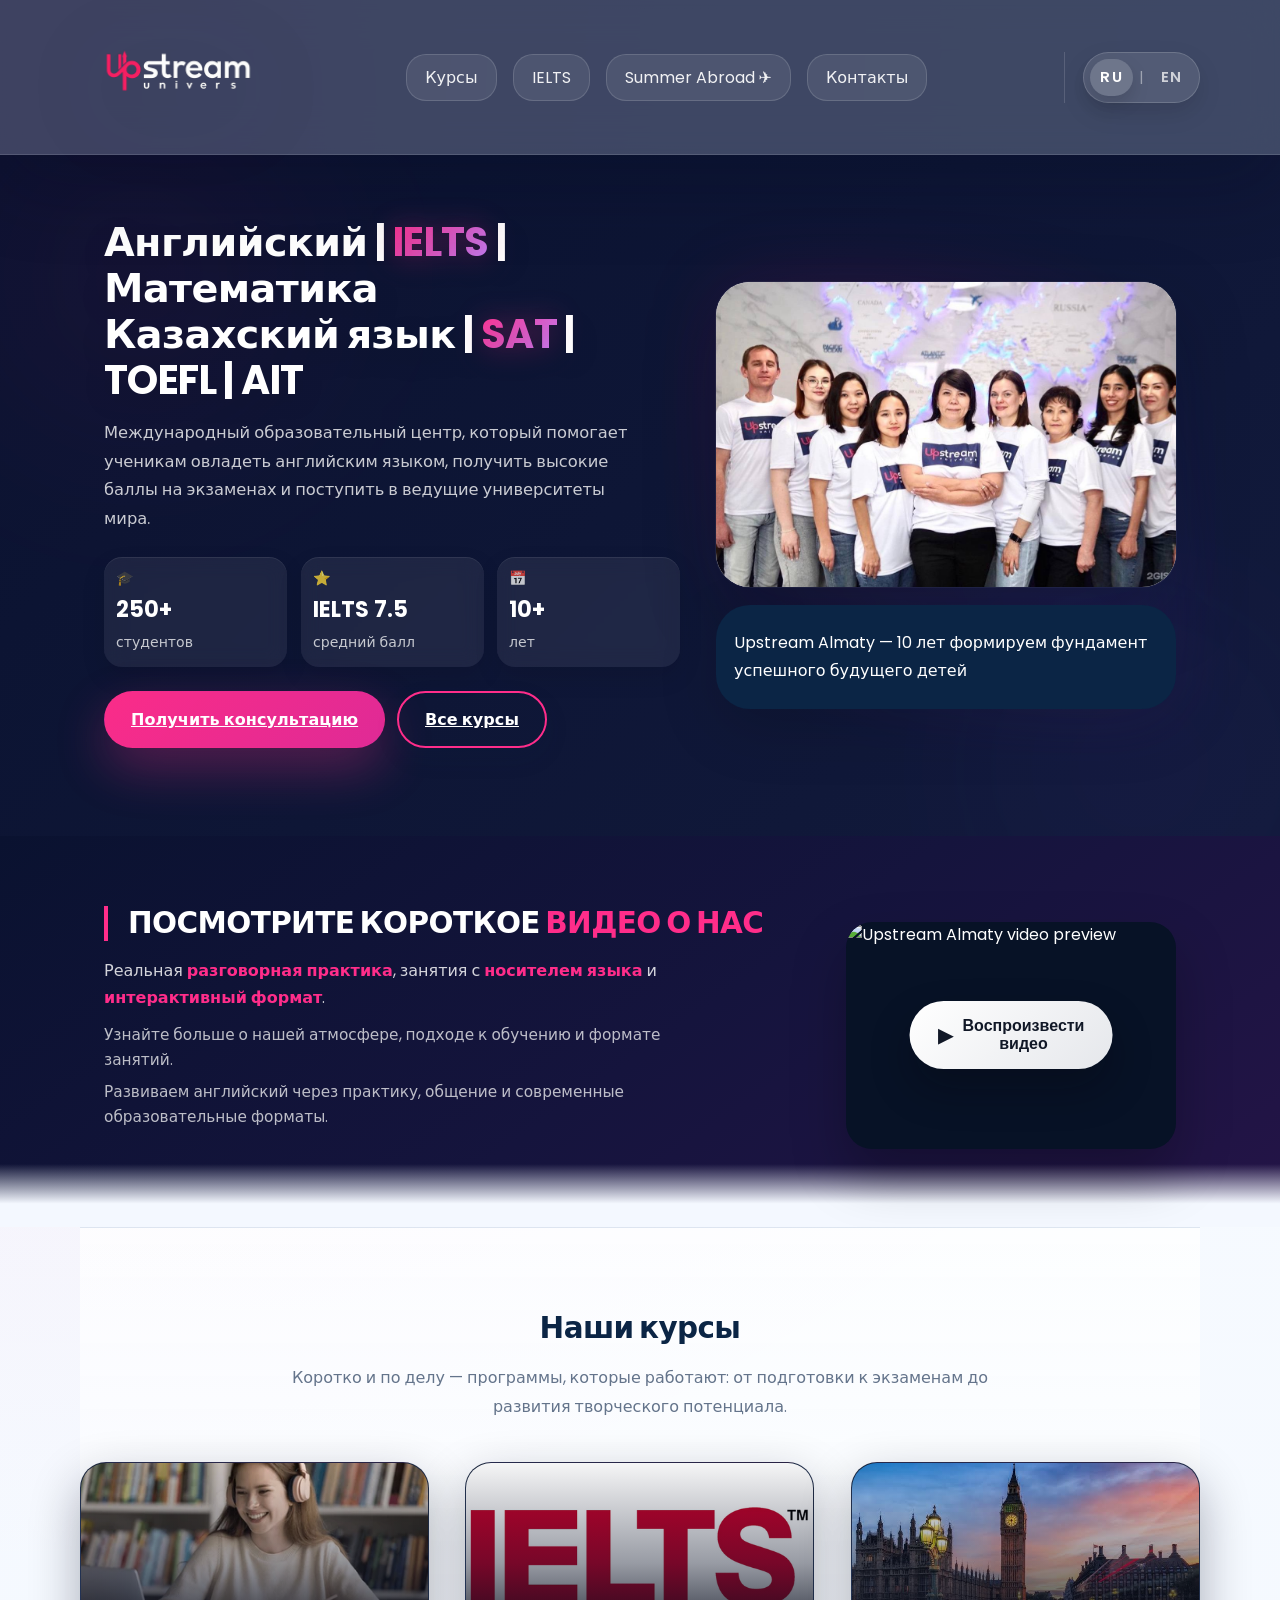
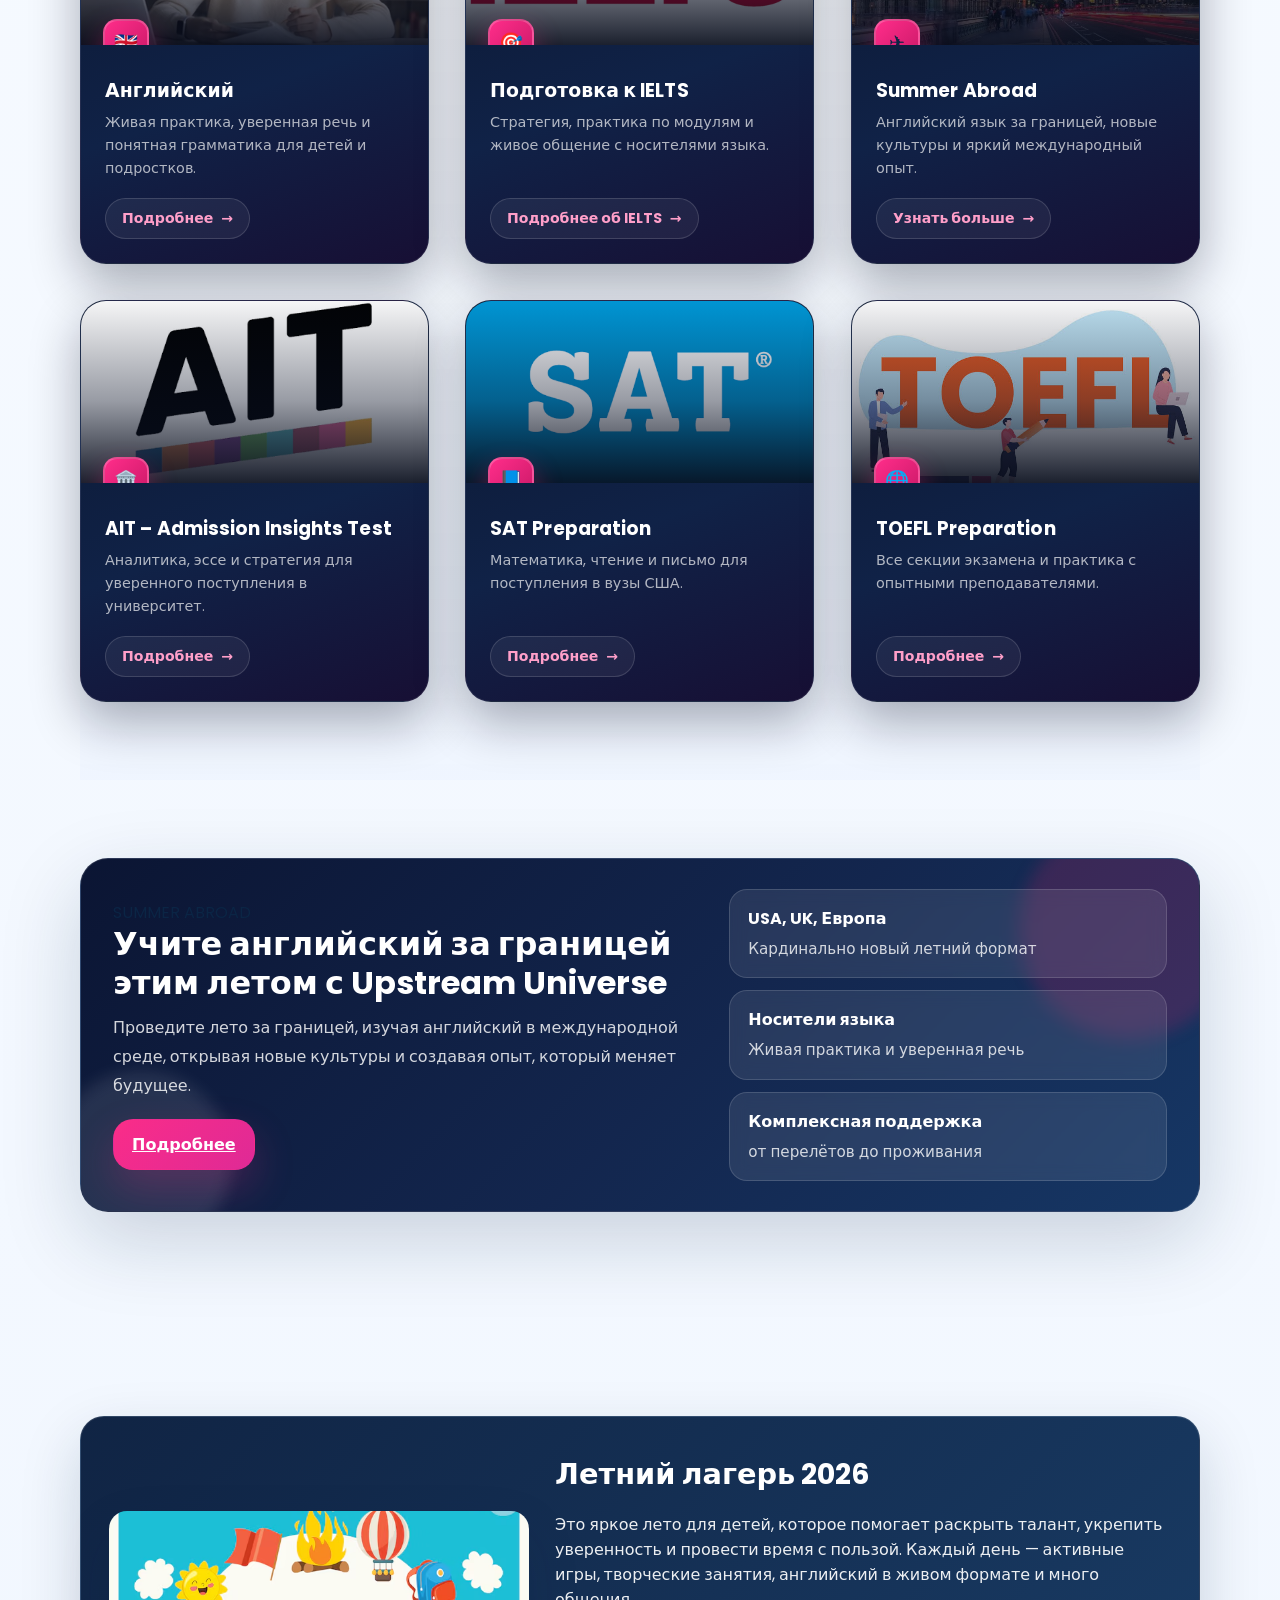
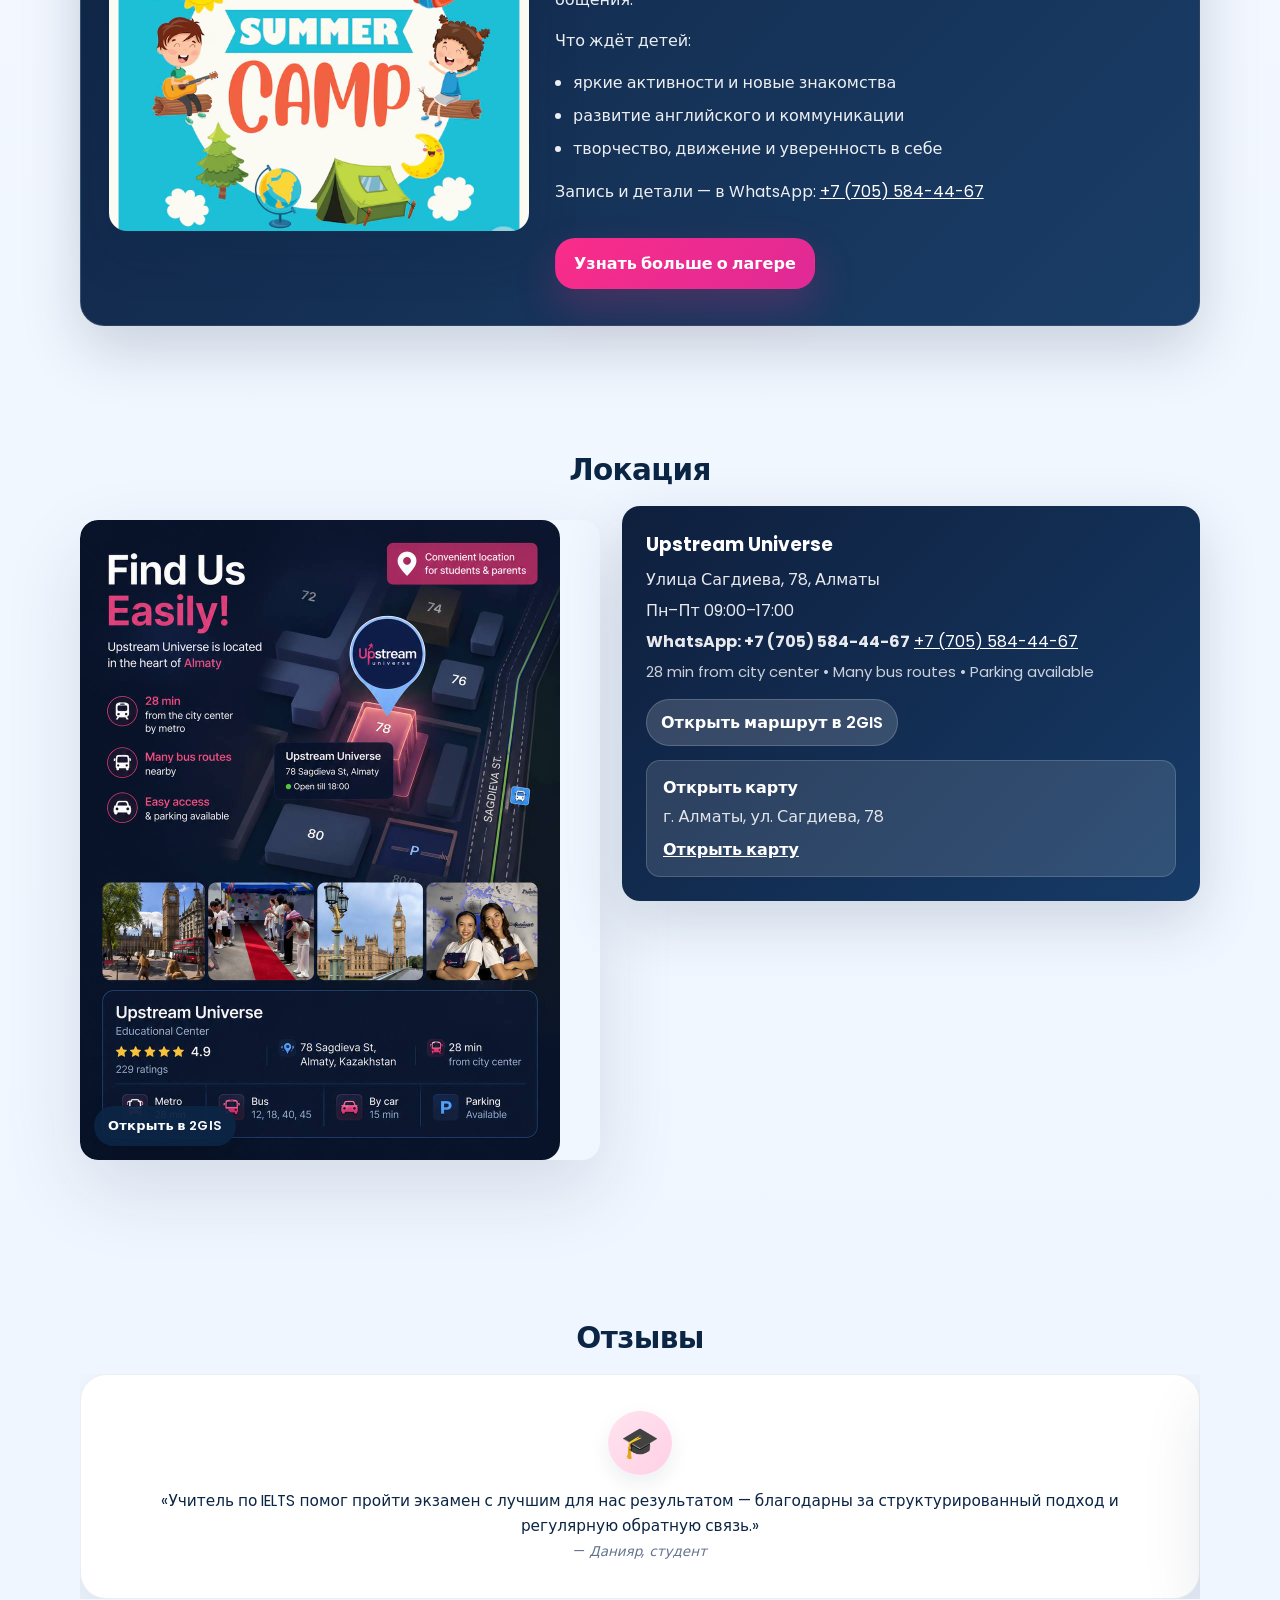
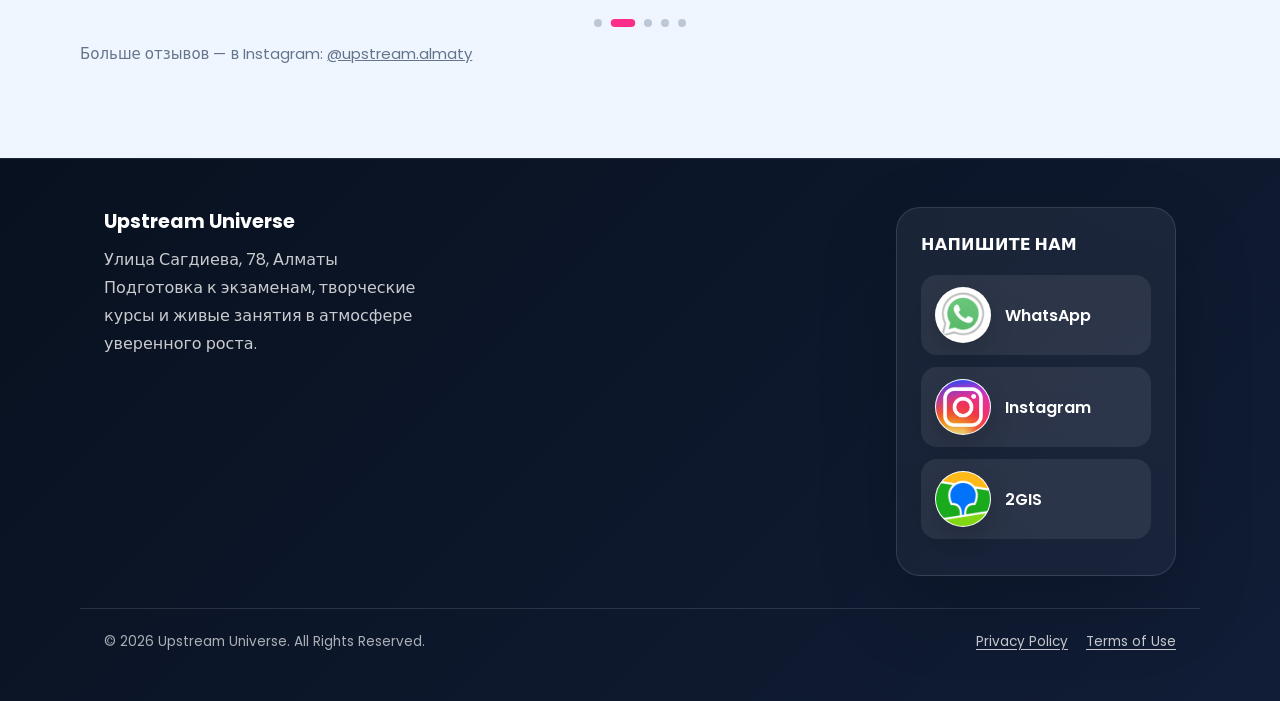
==== commit 4980f613: "improved" ====
--- a/index.html
+++ b/index.html
@@ -81,7 +81,18 @@
 
           <div class="home-video-card">
             <div class="home-video-frame">
+              <img
+                class="home-video-preview-image"
+                src="https://img.youtube.com/vi/PtHAh9b2XB0/maxresdefault.jpg"
+                alt="Upstream Almaty video preview"
+                loading="lazy"
+                decoding="async">
+              <button class="home-video-play" type="button" aria-label="Воспроизвести видео">
+                <span aria-hidden="true">▶</span>
+                <span>Воспроизвести видео</span>
+              </button>
               <iframe
+                class="home-video-embed"
                 src="https://www.youtube.com/embed/PtHAh9b2XB0?playsinline=1&controls=1&rel=0&modestbranding=1"
                 title="Upstream Almaty"
                 data-lang-title-key="homeVideo.iframeTitle"
@@ -96,6 +107,26 @@
         </div>
       </div>
     </section>
+
+    <div class="home-video-modal" id="homeVideoModal" aria-hidden="true">
+      <div class="home-video-modal-backdrop" data-close-video-modal="true"></div>
+      <div class="home-video-modal-dialog" role="dialog" aria-modal="true" aria-labelledby="homeVideoModalTitle">
+        <button class="home-video-modal-close" type="button" aria-label="Закрыть видео">✕</button>
+        <div class="home-video-modal-frame">
+          <iframe
+            id="homeVideoPlayer"
+            src=""
+            title="Upstream Almaty"
+            data-lang-title-key="homeVideo.iframeTitle"
+            loading="lazy"
+            referrerpolicy="strict-origin-when-cross-origin"
+            allow="fullscreen; accelerometer; autoplay; clipboard-write; encrypted-media; gyroscope; picture-in-picture; web-share"
+            allowfullscreen
+            frameborder="0">
+          </iframe>
+        </div>
+      </div>
+    </div>
 
     <section id="services" class="section container courses reveal">
       <h2 class="section-title" data-lang-key="services.title">Наши курсы</h2>
@@ -324,19 +355,62 @@
       const prefersReducedMotion = window.matchMedia('(prefers-reduced-motion: reduce)').matches;
       if (prefersReducedMotion) {
         document.querySelectorAll('.reveal').forEach((el) => el.classList.add('visible'));
-        return;
+      } else {
+        const observer = new IntersectionObserver((entries, obs) => {
+          entries.forEach((entry) => {
+            if (entry.isIntersecting) {
+              entry.target.classList.add('visible');
+              obs.unobserve(entry.target);
+            }
+          });
+        }, { threshold: 0.16 });
+
+        document.querySelectorAll('.reveal').forEach((el) => observer.observe(el));
       }
 
-      const observer = new IntersectionObserver((entries, obs) => {
-        entries.forEach((entry) => {
-          if (entry.isIntersecting) {
-            entry.target.classList.add('visible');
-            obs.unobserve(entry.target);
-          }
-        });
-      }, { threshold: 0.16 });
-
-      document.querySelectorAll('.reveal').forEach((el) => observer.observe(el));
+      const modal = document.getElementById('homeVideoModal');
+      const player = document.getElementById('homeVideoPlayer');
+      const previewButton = document.querySelector('.home-video-play');
+      const closeButton = document.querySelector('.home-video-modal-close');
+      const closeBackdrop = document.querySelector('[data-close-video-modal="true"]');
+      const videoUrl = 'https://www.youtube.com/embed/PtHAh9b2XB0?autoplay=1&playsinline=1&controls=1&rel=0&modestbranding=1';
+
+      const stopVideo = () => {
+        if (!player) return;
+        player.src = '';
+      };
+
+      const openModal = () => {
+        if (!modal || !player) return;
+        player.src = videoUrl;
+        modal.classList.add('is-open');
+        modal.setAttribute('aria-hidden', 'false');
+      };
+
+      const closeModal = () => {
+        if (!modal || !player) return;
+        modal.classList.remove('is-open');
+        modal.setAttribute('aria-hidden', 'true');
+        stopVideo();
+      };
+
+      if (previewButton) {
+        previewButton.addEventListener('click', openModal);
+      }
+
+      if (closeButton) {
+        closeButton.addEventListener('click', closeModal);
+      }
+
+      if (closeBackdrop) {
+        closeBackdrop.addEventListener('click', closeModal);
+      }
+
+      document.addEventListener('keydown', (event) => {
+        if (event.key === 'Escape' && modal && modal.classList.contains('is-open')) {
+          closeModal();
+        }
+      });
     });
   </script>
 </body>
--- a/styles.css
+++ b/styles.css
@@ -380,9 +380,28 @@
 .home-video-support{max-width:560px;margin:12px 0 0;color:rgba(255,255,255,0.72);font-size:.96rem;line-height:1.6}
 .home-video-support--small{margin-top:8px}
 .home-video-card{display:flex;align-items:flex-start;justify-content:center;width:100%;padding-top:8px}
-.home-video-frame{position:relative;width:100%;max-width:320px;min-width:280px;aspect-ratio:9 / 16;overflow:hidden;border-radius:24px;background:#071226;box-shadow:0 18px 44px rgba(0,0,0,0.32),0 0 0 1px rgba(255,255,255,0.12);z-index:2}
-.home-video-frame iframe{position:relative;z-index:3;width:100%;height:100%;display:block;border:0;pointer-events:auto;background:#000}
+.home-video-frame{position:relative;width:100%;max-width:320px;min-width:280px;aspect-ratio:9 / 16;border-radius:24px;background:#071226;box-shadow:0 18px 44px rgba(0,0,0,0.32),0 0 0 1px rgba(255,255,255,0.12);z-index:2;overflow:hidden}
+.home-video-frame iframe{position:relative;z-index:3;width:100%;height:100%;display:block;border:0;border-radius:24px;pointer-events:auto;background:#000;overflow:hidden}
+.home-video-preview-image,.home-video-play{display:none}
+.home-video-embed{display:block}
 .courses{background:linear-gradient(180deg,rgba(255,255,255,0.72),rgba(238,245,255,0.86));border-radius:0;box-shadow:none;border-top:1px solid rgba(17,29,63,0.08)}
+
+@media (min-width: 1024px){
+  .home-video-frame{max-width:360px;min-width:0;aspect-ratio:16 / 11;border-radius:26px;overflow:hidden;box-shadow:0 26px 54px rgba(0,0,0,0.26)}
+  .home-video-preview-image{display:block;width:100%;height:100%;object-fit:cover;border-radius:26px}
+  .home-video-play{display:inline-flex;align-items:center;justify-content:center;gap:10px;position:absolute;left:50%;top:50%;transform:translate(-50%,-50%);padding:16px 28px;border:0;border-radius:999px;background:rgba(255,255,255,0.95);color:#111827;font-weight:700;font-size:1rem;cursor:pointer;box-shadow:0 20px 40px rgba(5,7,12,0.3);transition:transform .22s ease,box-shadow .22s ease;background:linear-gradient(135deg,#fff,#e5e7eb)}
+  .home-video-play:hover{transform:translate(-50%,-50%) scale(1.03);box-shadow:0 24px 48px rgba(5,7,12,0.38)}
+  .home-video-play span:first-child{font-size:1.2rem;line-height:1}
+  .home-video-embed{display:none}
+  .home-video-modal{position:fixed;inset:0;display:flex;align-items:center;justify-content:center;padding:32px;opacity:0;visibility:hidden;pointer-events:none;z-index:1000;transition:opacity .22s ease,visibility .22s ease}
+  .home-video-modal.is-open{opacity:1;visibility:visible;pointer-events:auto}
+  .home-video-modal-backdrop{position:absolute;inset:0;background:rgba(2,6,23,0.8);backdrop-filter:blur(4px)}
+  .home-video-modal-dialog{position:relative;z-index:1;width:min(100%, 1100px);max-height:90vh;display:flex;align-items:center;justify-content:center}
+  .home-video-modal-close{position:absolute;top:-16px;right:-16px;display:flex;align-items:center;justify-content:center;width:42px;height:42px;border:0;border-radius:50%;background:#fff;color:#111827;font-size:1.4rem;cursor:pointer;box-shadow:0 12px 32px rgba(0,0,0,0.24);z-index:2}
+  .home-video-modal-close:hover{transform:scale(1.05)}
+  .home-video-modal-frame{position:relative;width:min(100vw - 80px, 1080px);height:min(78vh, 720px);border-radius:22px;overflow:hidden;background:#000;box-shadow:0 28px 70px rgba(0,0,0,0.45)}
+  .home-video-modal-frame iframe{width:100%;height:100%;display:block;border:0;background:#000}
+}
 .home-video-section + #services.courses{margin-top:-2px;border-radius:0;box-shadow:none}
 
 .section{padding:78px 0;position:relative}
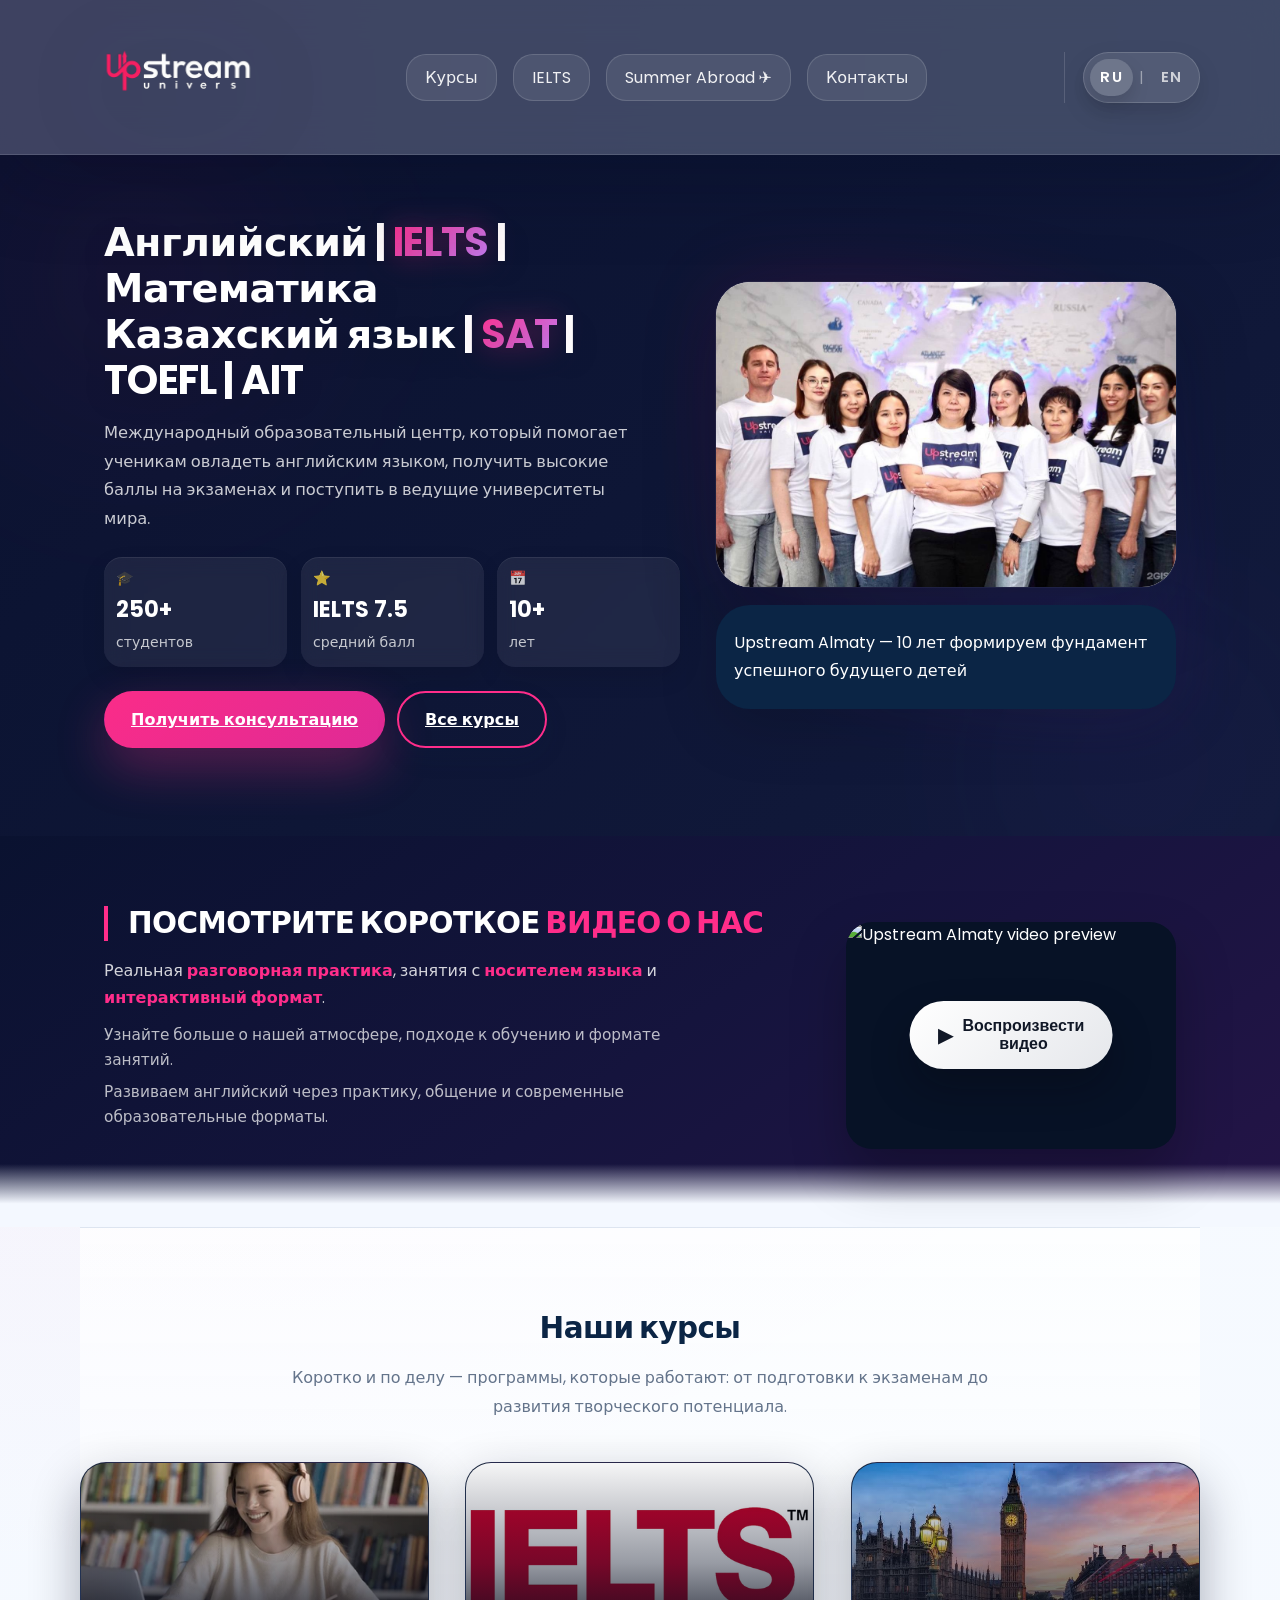
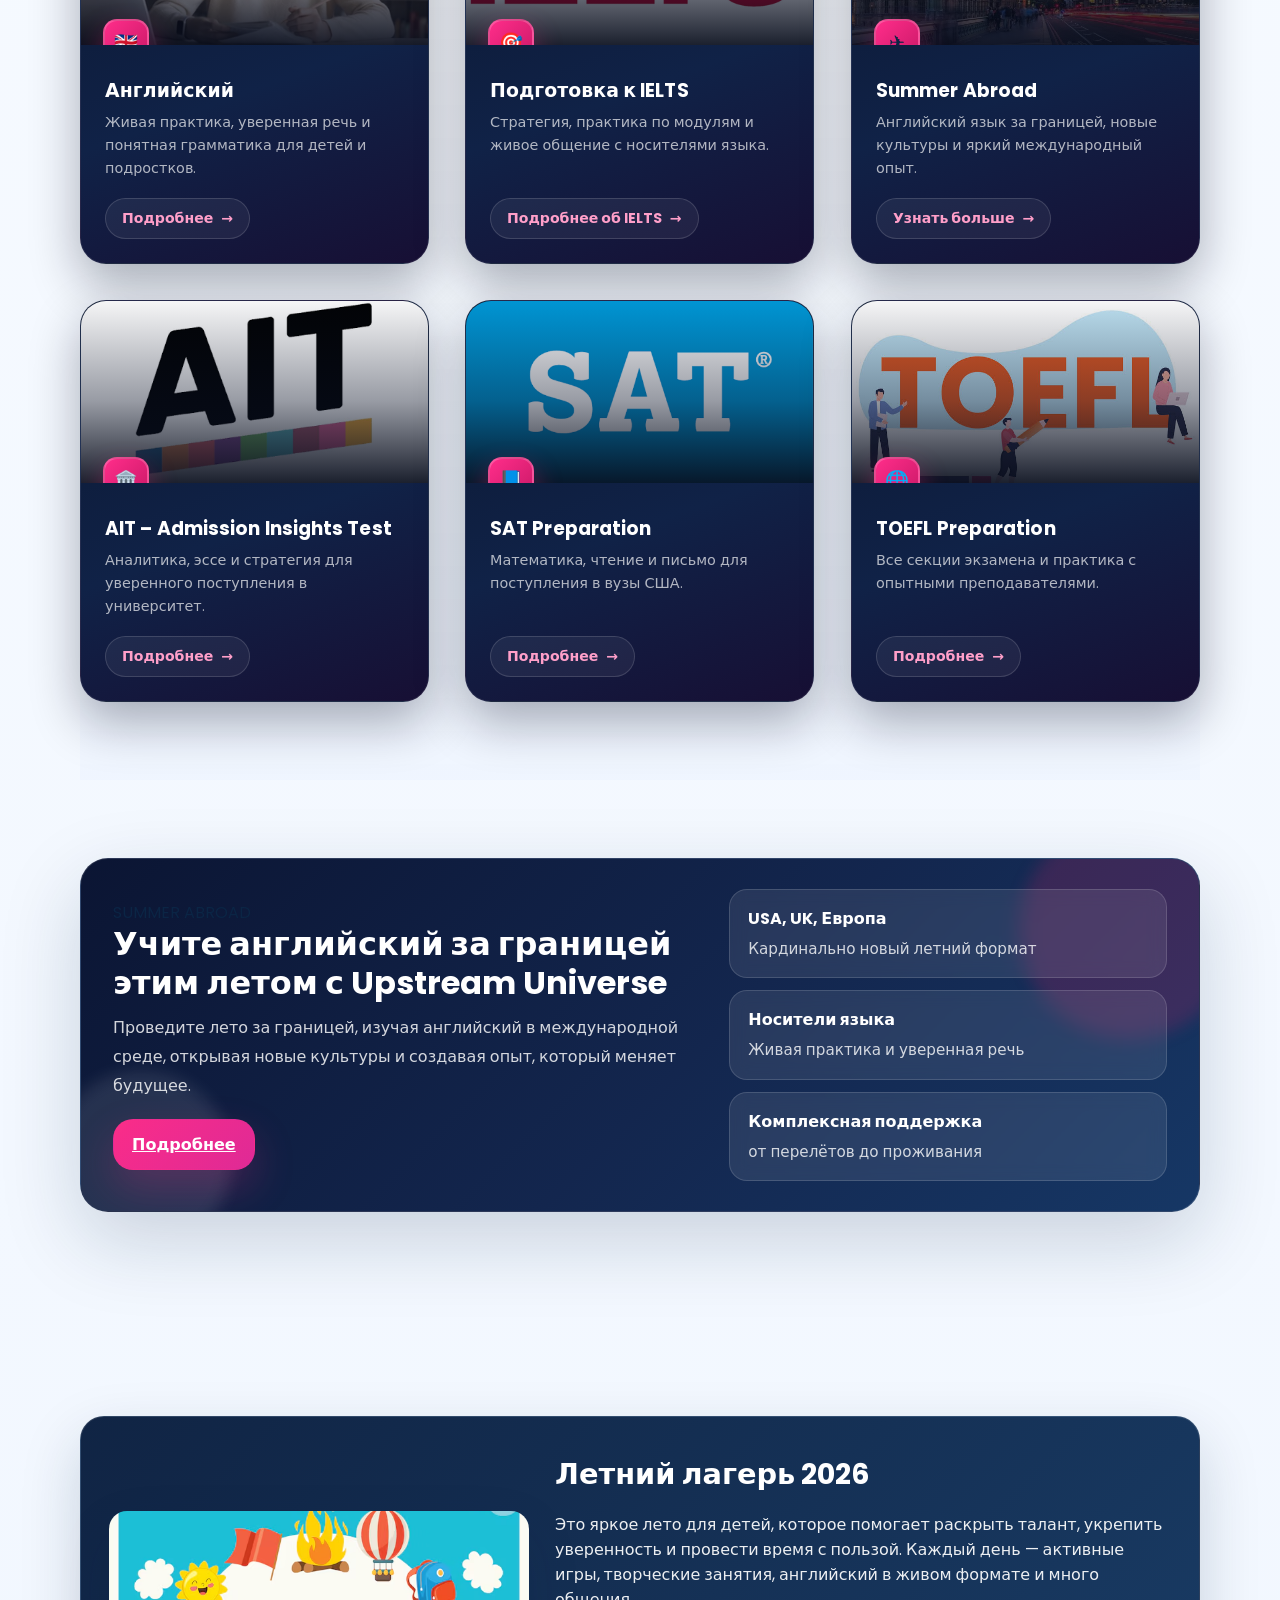
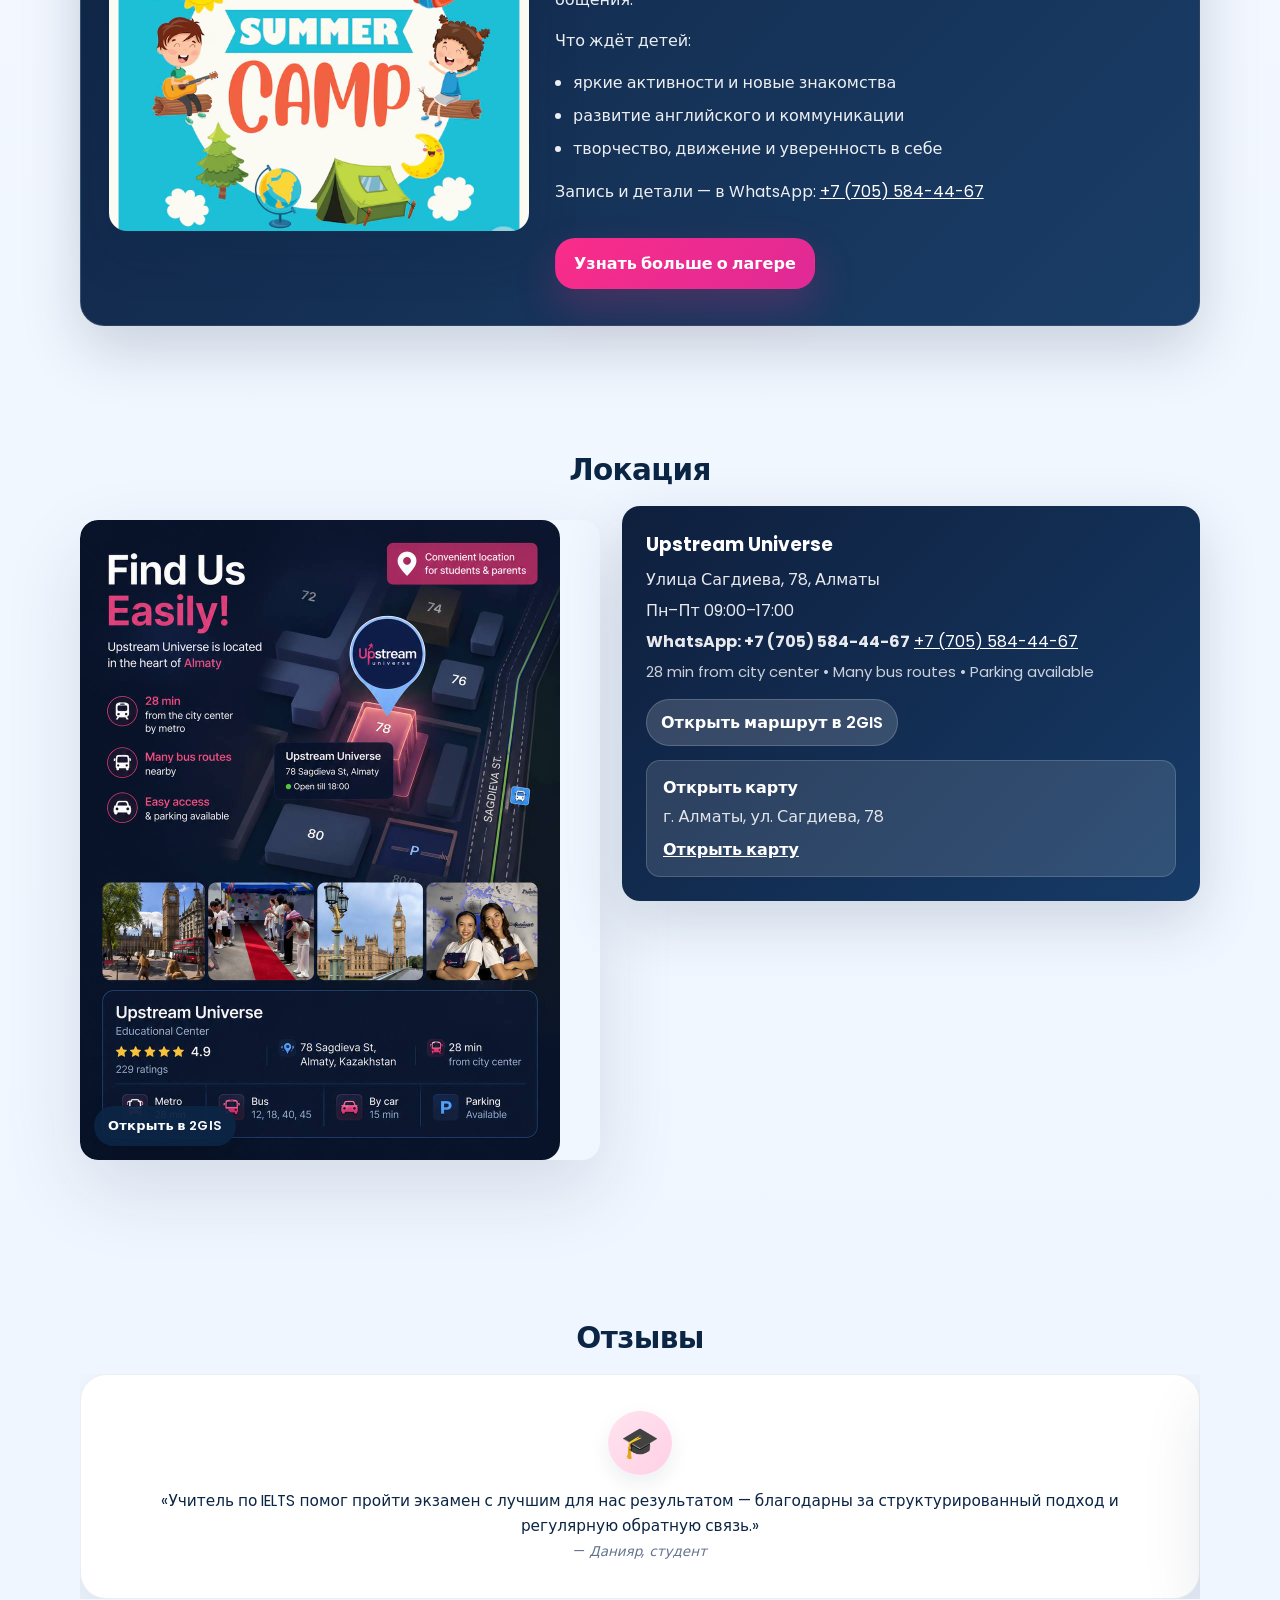
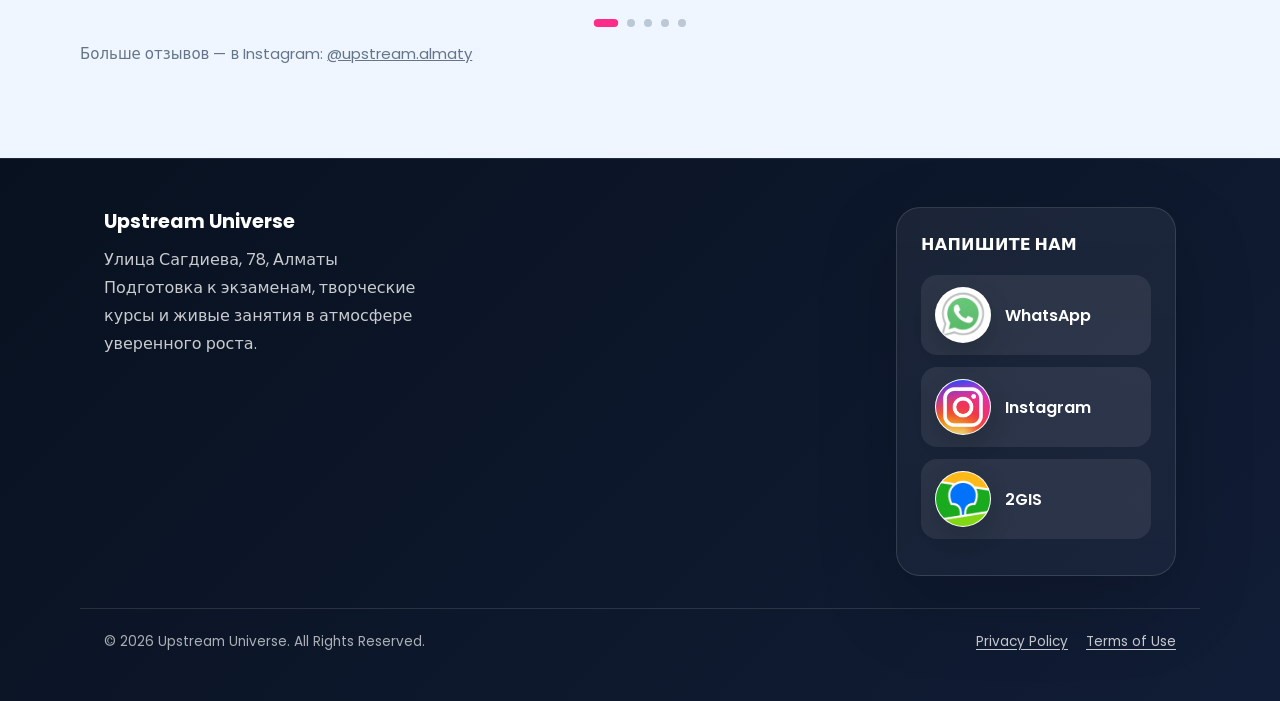
==== commit af3d3792: "updte upstream" ====
--- a/index.html
+++ b/index.html
@@ -381,6 +381,7 @@
       };
 
       const openModal = () => {
+        if (window.matchMedia('(max-width: 1023px)').matches) return;
         if (!modal || !player) return;
         player.src = videoUrl;
         modal.classList.add('is-open');
--- a/styles.css
+++ b/styles.css
@@ -401,6 +401,21 @@
   .home-video-modal-close:hover{transform:scale(1.05)}
   .home-video-modal-frame{position:relative;width:min(100vw - 80px, 1080px);height:min(78vh, 720px);border-radius:22px;overflow:hidden;background:#000;box-shadow:0 28px 70px rgba(0,0,0,0.45)}
   .home-video-modal-frame iframe{width:100%;height:100%;display:block;border:0;background:#000}
+}
+
+@media (max-width: 1023px){
+  .home-video-modal,
+  .home-video-modal-backdrop,
+  .home-video-modal-dialog,
+  .home-video-modal-close,
+  .home-video-modal-frame,
+  .home-video-play,
+  .home-video-preview-image{
+    display:none !important;
+    opacity:0 !important;
+    visibility:hidden !important;
+    pointer-events:none !important;
+  }
 }
 .home-video-section + #services.courses{margin-top:-2px;border-radius:0;box-shadow:none}
 
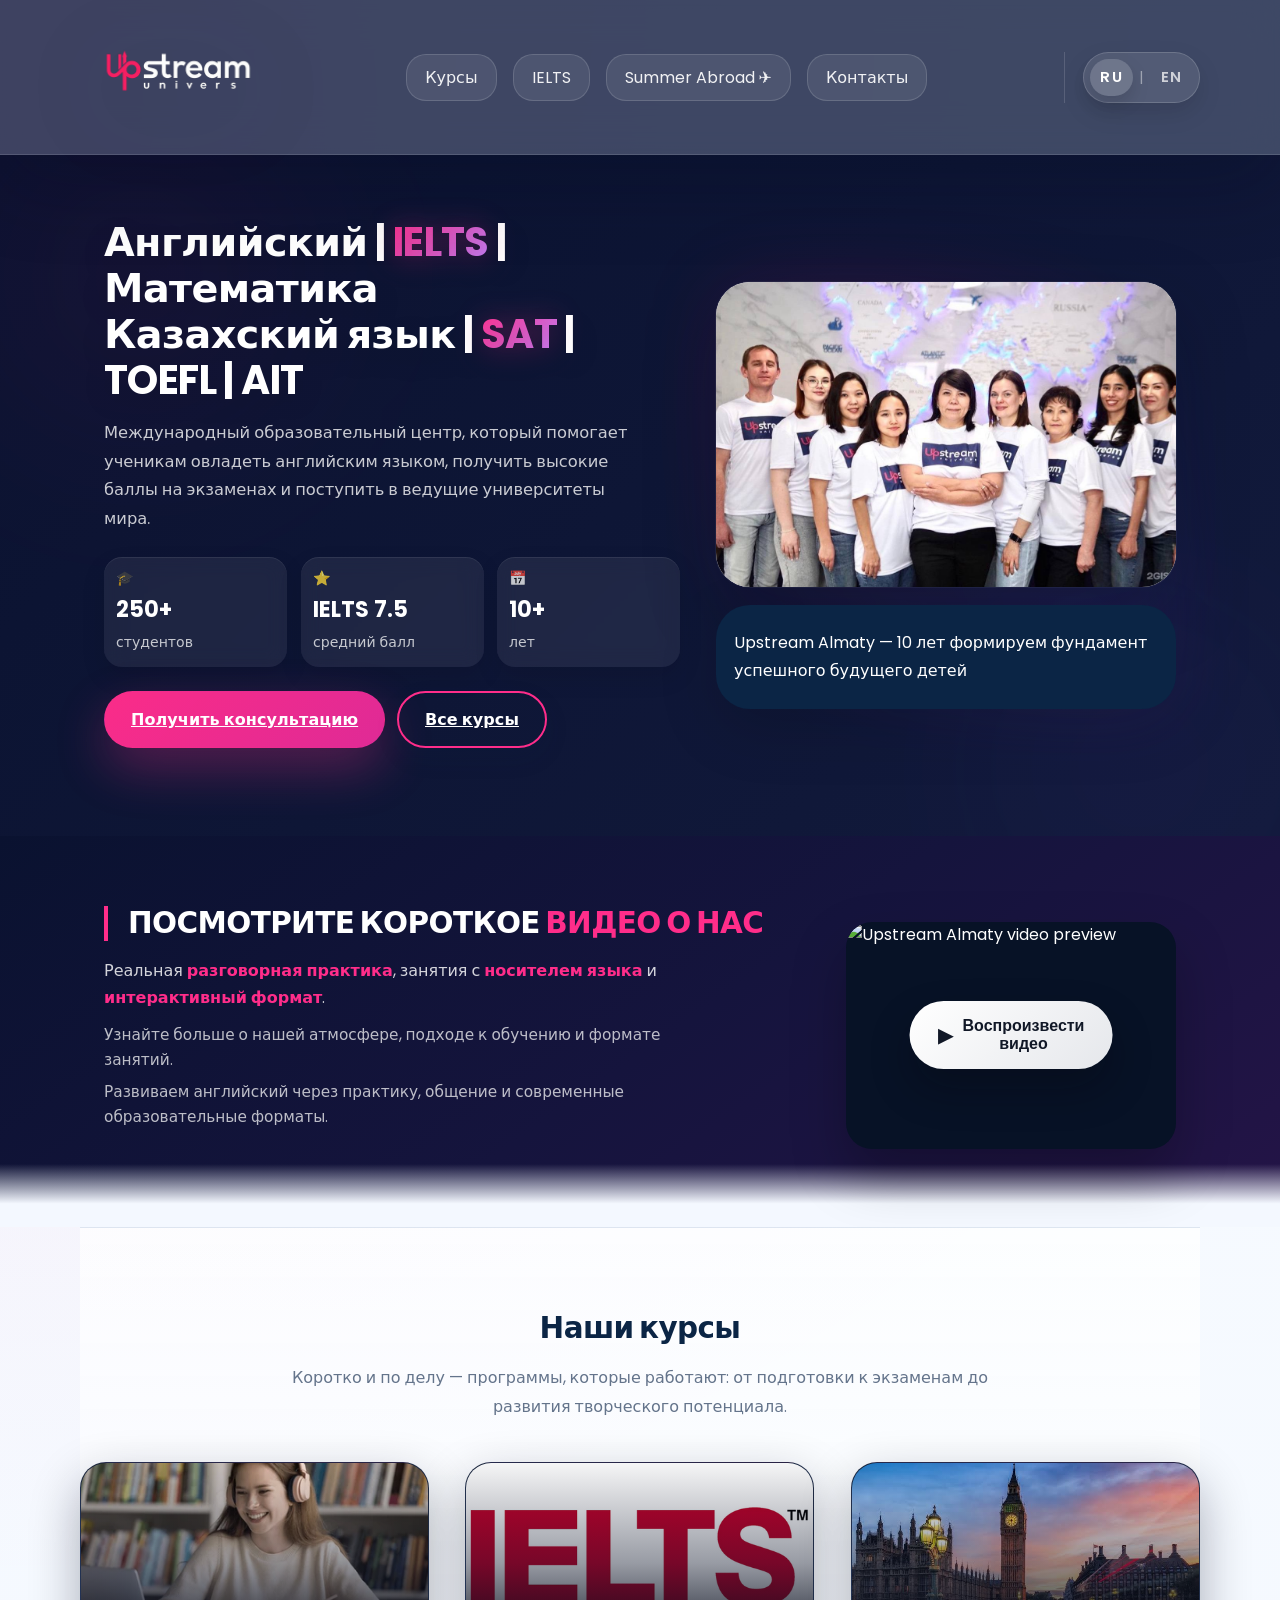
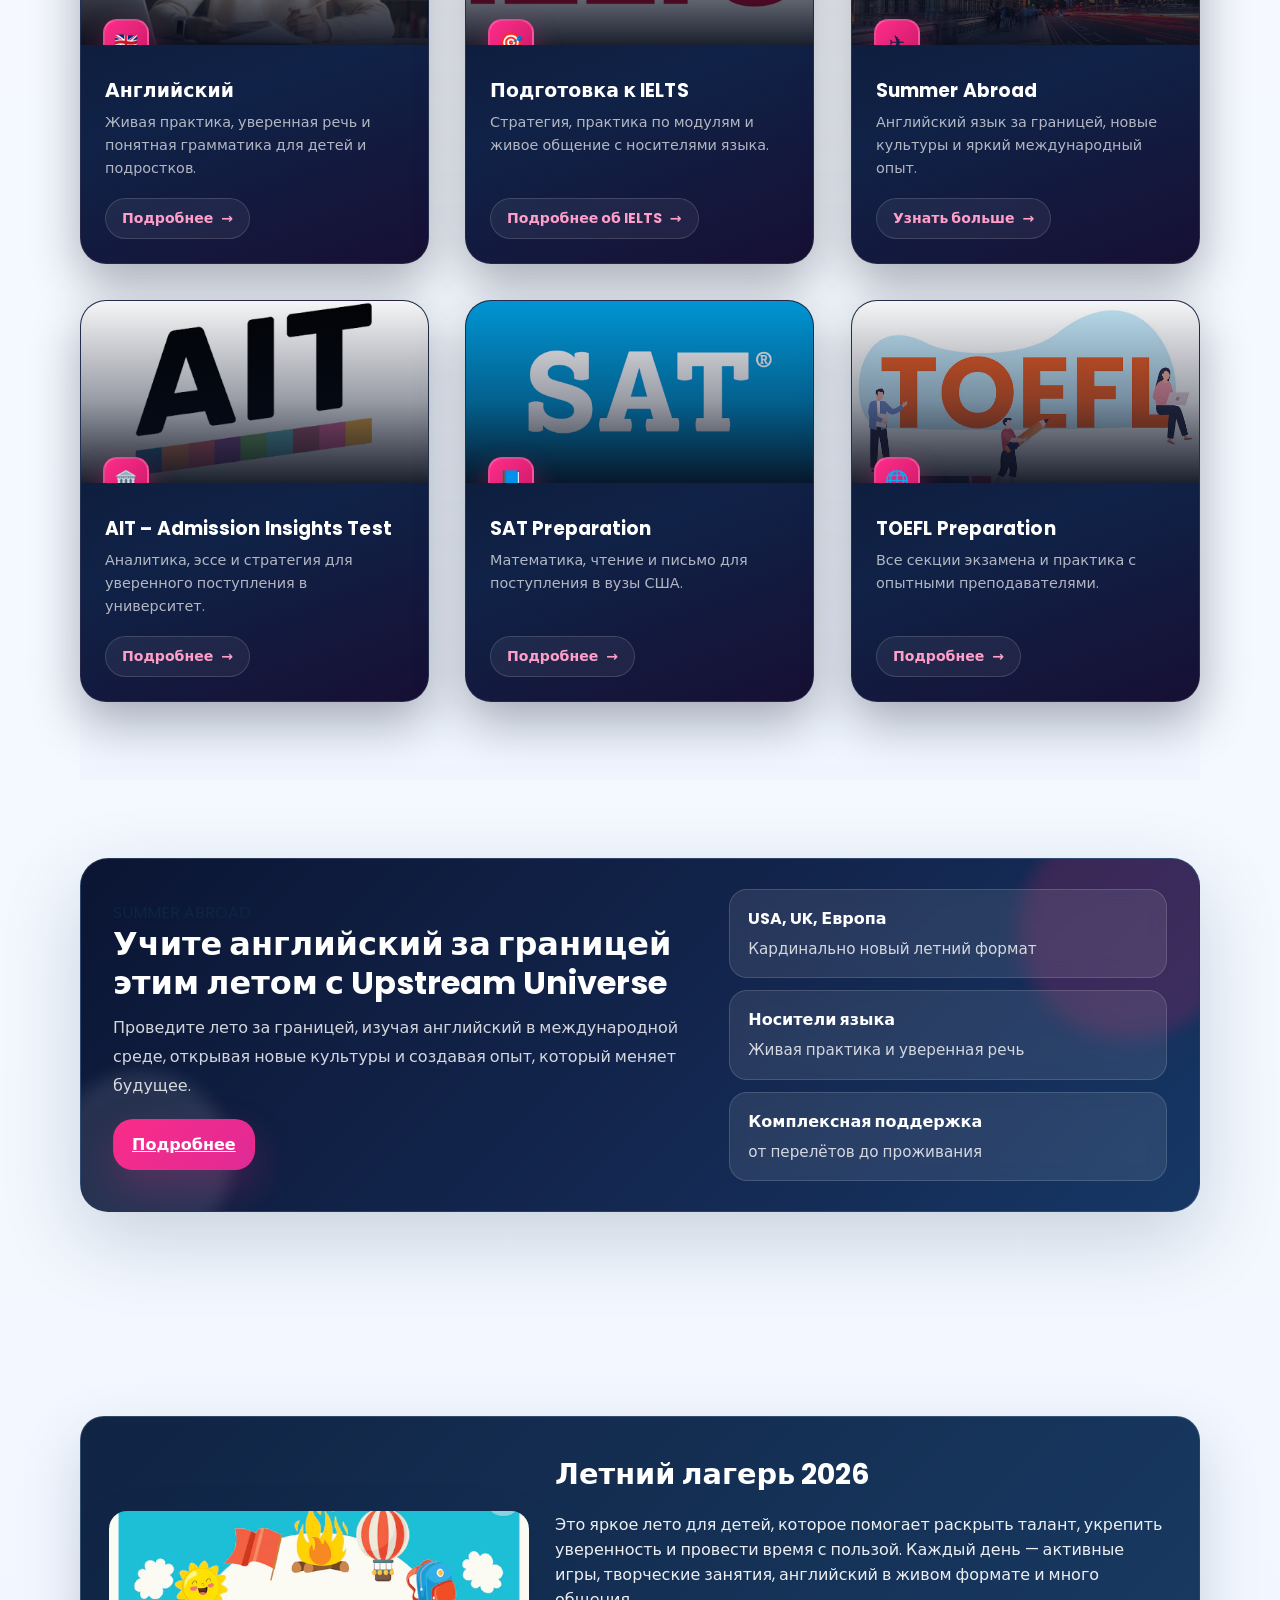
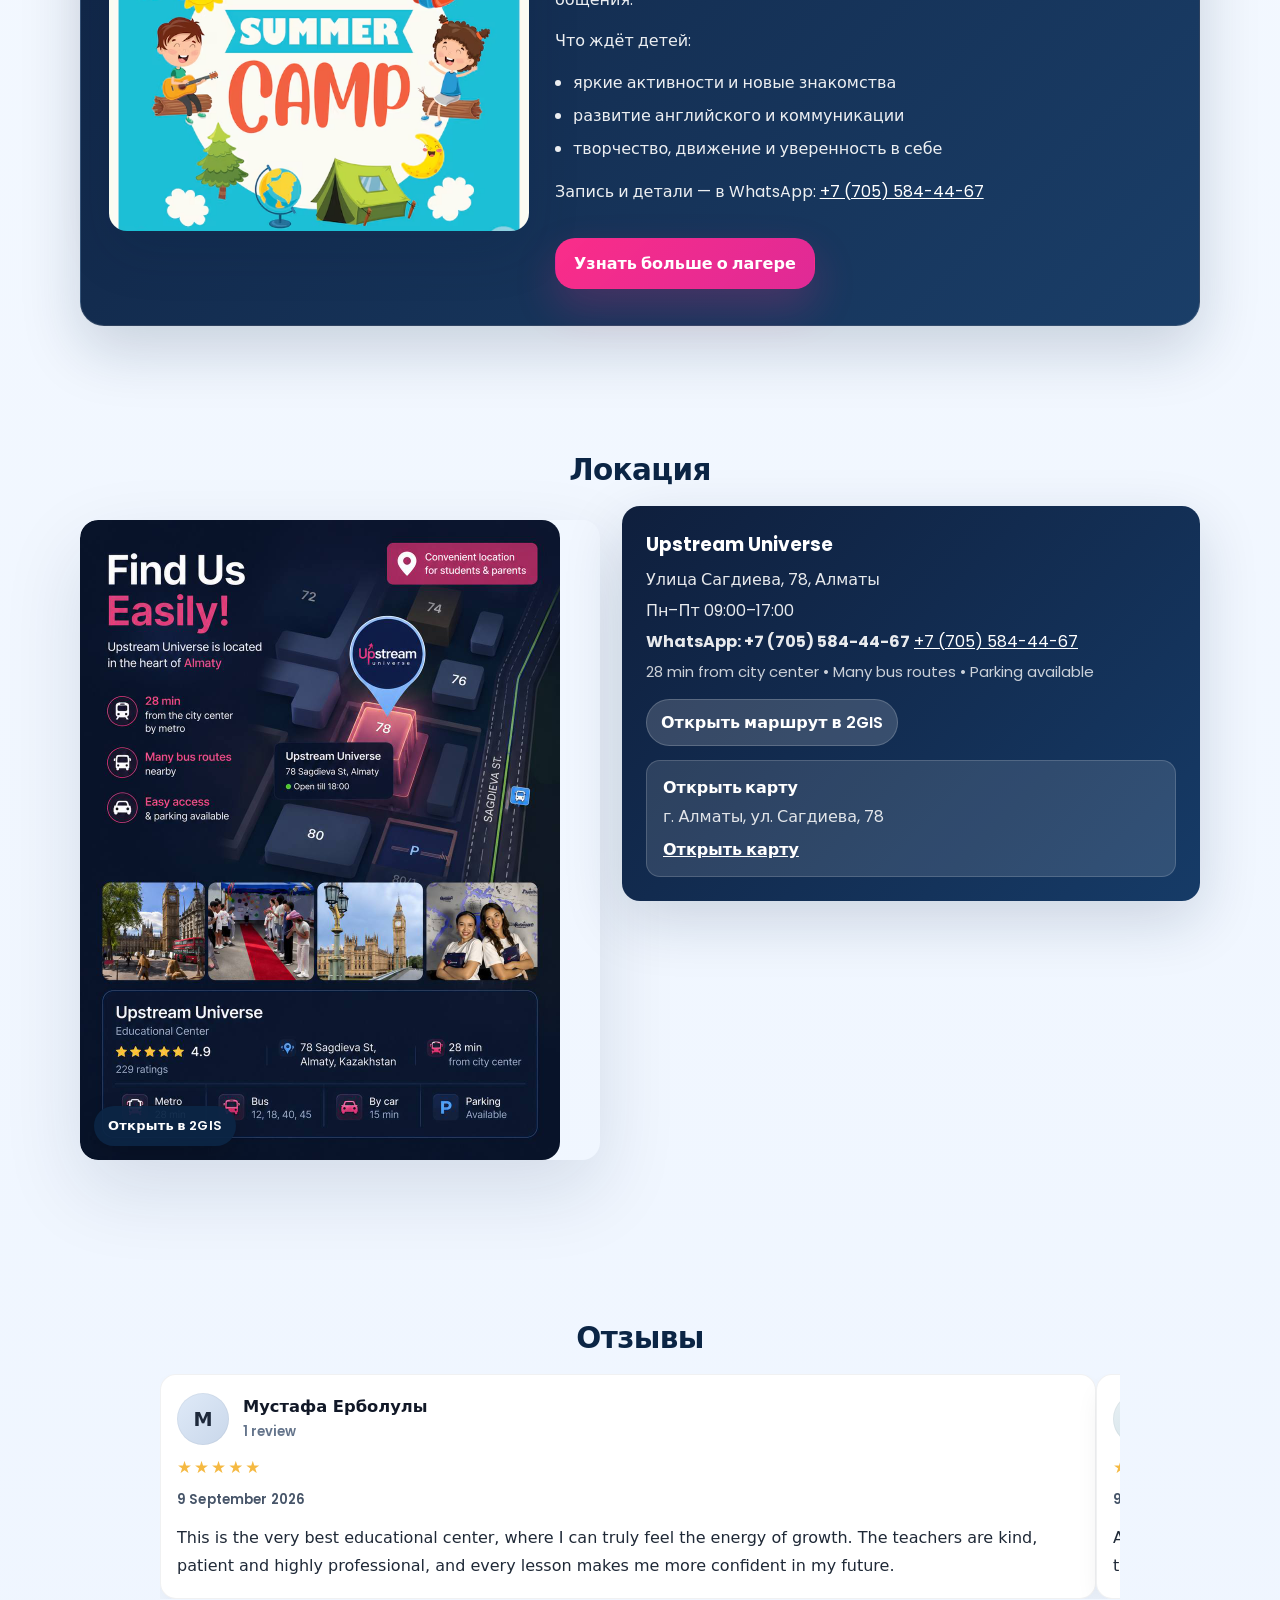
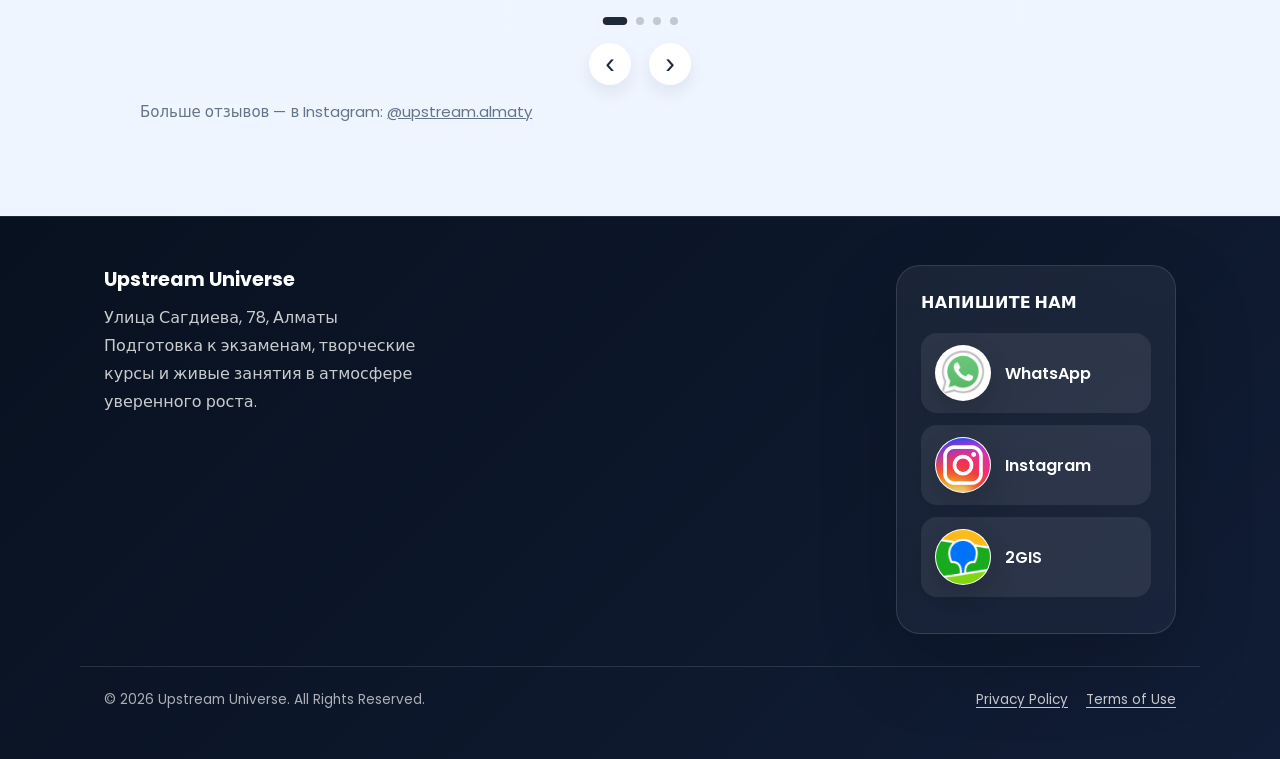
==== commit 780f9d73: "THE END" ====
--- a/index.html
+++ b/index.html
@@ -99,7 +99,6 @@
                 loading="lazy"
                 referrerpolicy="strict-origin-when-cross-origin"
                 allow="fullscreen; accelerometer; autoplay; clipboard-write; encrypted-media; gyroscope; picture-in-picture; web-share"
-                allowfullscreen
                 frameborder="0">
               </iframe>
             </div>
@@ -121,7 +120,6 @@
             loading="lazy"
             referrerpolicy="strict-origin-when-cross-origin"
             allow="fullscreen; accelerometer; autoplay; clipboard-write; encrypted-media; gyroscope; picture-in-picture; web-share"
-            allowfullscreen
             frameborder="0">
           </iframe>
         </div>
@@ -283,44 +281,67 @@
     </section>
 
     <section id="reviews" class="section container testimonials reveal">
-      <h2 class="section-title" data-lang-key="reviews.title">Отзывы</h2>
-      <div class="testimonials-grid reveal">
+      <h2 class="section-title" data-lang-key="reviews.title">Client Reviews</h2>
+
+      <div class="testimonials-grid reveal" aria-label="Client reviews carousel">
         <article class="testimonial-card">
-          <span class="testimonial-avatar" aria-hidden="true">🎓</span>
-          <div>
-            <blockquote data-lang-key="reviews.quote1">«Учитель по IELTS помог пройти экзамен с лучшим для нас результатом — благодарны за структурированный подход и регулярную обратную связь.»</blockquote>
-            <cite data-lang-key="reviews.name1">— Данияр, студент</cite>
-          </div>
-        </article>
+          <div class="testimonial-header">
+            <div class="testimonial-avatar" aria-hidden="true">М</div>
+            <div class="testimonial-author">
+              <h3>Мустафа Ерболулы</h3>
+              <span>1 review</span>
+            </div>
+          </div>
+          <div class="testimonial-rating" aria-label="5 out of 5 stars">★★★★★</div>
+          <div class="testimonial-date">9 September 2026</div>
+          <p class="testimonial-text">This is the very best educational center, where I can truly feel the energy of growth. The teachers are kind, patient and highly professional, and every lesson makes me more confident in my future.</p>
+        </article>
+
         <article class="testimonial-card">
-          <span class="testimonial-avatar" aria-hidden="true">🧮</span>
-          <div>
-            <blockquote data-lang-key="reviews.quote2">«Математика стала понятна: задания разложили по шагам, и ребёнок начал получать 5 и 6 на контрольных.»</blockquote>
-            <cite data-lang-key="reviews.name2">— Айжан, мама</cite>
-          </div>
-        </article>
+          <div class="testimonial-header">
+            <div class="testimonial-avatar avatar-alt" aria-hidden="true">О</div>
+            <div class="testimonial-author">
+              <h3>Оксана Десятова</h3>
+              <span>1 review</span>
+            </div>
+          </div>
+          <div class="testimonial-rating" aria-label="5 out of 5 stars">★★★★★</div>
+          <div class="testimonial-date">9 September 2026</div>
+          <p class="testimonial-text">As a parent, I value that my child of Upstream Universe can grow in a warm and inspiring environment. The teachers are attentive, the atmosphere is encouraging, and the results are obvious.</p>
+        </article>
+
         <article class="testimonial-card">
-          <span class="testimonial-avatar" aria-hidden="true">🏕️</span>
-          <div>
-            <blockquote data-lang-key="reviews.quote3">«Летний лагерь — идеальное сочетание обучения и активностей. Дети вернулись вдохновлёнными и с новыми друзьями.»</blockquote>
-            <cite data-lang-key="reviews.name3">— Ерлан, родитель</cite>
-          </div>
-        </article>
+          <div class="testimonial-header">
+            <div class="testimonial-avatar avatar-alt-2" aria-hidden="true">А</div>
+            <div class="testimonial-author">
+              <h3>Алина К.</h3>
+              <span>1 review</span>
+            </div>
+          </div>
+          <div class="testimonial-rating" aria-label="5 out of 5 stars">★★★★★</div>
+          <div class="testimonial-date">12 September 2026</div>
+          <p class="testimonial-text">The lessons are structured, motivating and always encouraging. I especially appreciate how comfortable and supported students feel here. It is a place where learning becomes exciting.</p>
+        </article>
+
         <article class="testimonial-card">
-          <span class="testimonial-avatar" aria-hidden="true">📘</span>
-          <div>
-            <blockquote data-lang-key="reviews.quote4">«Отличная подготовка к SAT — сын подтянул математику и уверенно сдал экзамен с высоким баллом.»</blockquote>
-            <cite data-lang-key="reviews.name4">— Марат, папа</cite>
-          </div>
-        </article>
-        <article class="testimonial-card">
-          <span class="testimonial-avatar" aria-hidden="true">💬</span>
-          <div>
-            <blockquote data-lang-key="reviews.quote5">«Через три месяца дочка начала свободно общаться на английском — большой прогресс благодаря живой практике на занятиях.»</blockquote>
-            <cite data-lang-key="reviews.name5">— Гульнара, мама</cite>
-          </div>
-        </article>
-      </div>
+          <div class="testimonial-header">
+            <div class="testimonial-avatar avatar-alt-3" aria-hidden="true">Д</div>
+            <div class="testimonial-author">
+              <h3>Дархан Б.</h3>
+              <span>1 review</span>
+            </div>
+          </div>
+          <div class="testimonial-rating" aria-label="5 out of 5 stars">★★★★★</div>
+          <div class="testimonial-date">15 September 2026</div>
+          <p class="testimonial-text">I came for exam prep and stayed for the atmosphere. Teachers explain clearly, students are respected, and every class feels purposeful. The center is truly inspiring.</p>
+        </article>
+      </div>
+
+      <div class="testimonial-controls" aria-label="Reviews navigation">
+        <button type="button" class="testimonial-arrow testimonial-arrow-prev" aria-label="Previous review">&#8249;</button>
+        <button type="button" class="testimonial-arrow testimonial-arrow-next" aria-label="Next review">&#8250;</button>
+      </div>
+
       <p class="muted" data-lang-html-key="reviews.note">Больше отзывов — в Instagram: <a href="https://instagram.com/upstream.almaty" target="_blank">@upstream.almaty</a></p>
     </section>
   </main>
--- a/styles.css
+++ b/styles.css
@@ -393,14 +393,14 @@
   .home-video-play:hover{transform:translate(-50%,-50%) scale(1.03);box-shadow:0 24px 48px rgba(5,7,12,0.38)}
   .home-video-play span:first-child{font-size:1.2rem;line-height:1}
   .home-video-embed{display:none}
-  .home-video-modal{position:fixed;inset:0;display:flex;align-items:center;justify-content:center;padding:32px;opacity:0;visibility:hidden;pointer-events:none;z-index:1000;transition:opacity .22s ease,visibility .22s ease}
+  .home-video-modal{position:fixed;inset:0;display:flex;align-items:center;justify-content:center;padding:24px 32px 40px;opacity:0;visibility:hidden;pointer-events:none;z-index:1000;transition:opacity .22s ease,visibility .22s ease;overflow:visible}
   .home-video-modal.is-open{opacity:1;visibility:visible;pointer-events:auto}
   .home-video-modal-backdrop{position:absolute;inset:0;background:rgba(2,6,23,0.8);backdrop-filter:blur(4px)}
-  .home-video-modal-dialog{position:relative;z-index:1;width:min(100%, 1100px);max-height:90vh;display:flex;align-items:center;justify-content:center}
+  .home-video-modal-dialog{position:relative;z-index:1;width:min(100%, 1200px);max-width:1200px;max-height:92vh;display:flex;align-items:center;justify-content:center;overflow:visible}
   .home-video-modal-close{position:absolute;top:-16px;right:-16px;display:flex;align-items:center;justify-content:center;width:42px;height:42px;border:0;border-radius:50%;background:#fff;color:#111827;font-size:1.4rem;cursor:pointer;box-shadow:0 12px 32px rgba(0,0,0,0.24);z-index:2}
   .home-video-modal-close:hover{transform:scale(1.05)}
-  .home-video-modal-frame{position:relative;width:min(100vw - 80px, 1080px);height:min(78vh, 720px);border-radius:22px;overflow:hidden;background:#000;box-shadow:0 28px 70px rgba(0,0,0,0.45)}
-  .home-video-modal-frame iframe{width:100%;height:100%;display:block;border:0;background:#000}
+  .home-video-modal-frame{position:relative;width:min(100vw - 96px, 1200px);height:clamp(420px, 76vh, 760px);min-height:420px;max-height:86vh;border-radius:22px;overflow:visible;background:#000;box-shadow:0 28px 70px rgba(0,0,0,0.45)}
+  .home-video-modal-frame iframe{width:100%;height:100%;display:block;border:0;background:#000;min-height:420px}
 }
 
 @media (max-width: 1023px){
@@ -538,25 +538,53 @@
 .gis-card p{margin:4px 0 8px;color:rgba(255,255,255,0.86)}
 .gis-card a{color:#fff;font-weight:600;text-decoration:underline}
 
-.testimonials-grid{display:grid;grid-template-columns:repeat(auto-fit,minmax(220px,1fr));gap:14px}
-.testimonial-card{display:flex;gap:12px;align-items:flex-start;background:#fff;padding:16px;border-radius:18px;border:1px solid rgba(11,37,69,0.08);box-shadow:0 16px 36px rgba(11,37,69,0.06);transition:transform .28s ease,box-shadow .28s ease,border-color .28s ease}
-.testimonial-card:hover{transform:translateY(-4px) scale(1.004);box-shadow:0 16px 36px rgba(11,37,69,0.08);border-color:rgba(255,45,138,0.14)}
-.testimonial-avatar{width:58px;height:58px;border-radius:50%;object-fit:cover;flex:0 0 58px;box-shadow:0 8px 20px rgba(11,37,69,0.08);transition:transform .35s ease,box-shadow .35s ease;display:flex;align-items:center;justify-content:center;font-size:1.6rem;background:linear-gradient(135deg,#ffe3ef,#ffd0e4)}
-.testimonial-card:hover .testimonial-avatar{transform:scale(1.04);box-shadow:0 12px 26px rgba(255,45,138,0.18)}
-.testimonial-card blockquote{margin:0 0 6px;font-style:normal;color:var(--navy);line-height:1.6;font-size:0.96rem}
-.testimonial-card cite{display:block;color:var(--muted);font-size:13px}
+#reviews.testimonials{max-width:1000px;margin:0 auto}
+#reviews .testimonials-grid{display:grid;grid-template-columns:repeat(2,minmax(0,1fr));gap:20px;max-width:960px;margin:0 auto;align-items:stretch}
+#reviews .testimonial-card{display:flex;flex-direction:column;gap:16px;background:#fff;padding:24px;border-radius:16px;border:1px solid rgba(15,23,42,0.06);box-shadow:0 10px 30px rgba(0,0,0,0.06);transition:transform .28s ease,box-shadow .28s ease;min-width:0;overflow:hidden}
+#reviews .testimonial-card:hover{transform:translateY(-3px);box-shadow:0 16px 30px rgba(15,23,42,0.08)}
+#reviews .testimonial-header{display:flex;align-items:center;gap:14px}
+#reviews .testimonial-avatar{display:flex;align-items:center;justify-content:center;width:52px;height:52px;border-radius:50%;background:linear-gradient(135deg,#dfeaf8,#c9d7ea);color:#1e293b;font-size:1.2rem;font-weight:800;box-shadow:inset 0 0 0 1px rgba(15,23,42,0.04)}
+#reviews .avatar-alt{background:linear-gradient(135deg,#e8f0f4,#cfe0e7)}
+#reviews .avatar-alt-2{background:linear-gradient(135deg,#f5e8f9,#e1d0ea)}
+#reviews .avatar-alt-3{background:linear-gradient(135deg,#eef6e8,#dcecc6)}
+#reviews .testimonial-author{display:flex;flex-direction:column;gap:4px;min-width:0}
+#reviews .testimonial-author h3{margin:0;color:#111827;font-size:1.02rem;font-weight:800;line-height:1.3}
+#reviews .testimonial-author span{color:#64748b;font-size:.82rem;font-weight:600}
+#reviews .testimonial-rating{font-size:1.05rem;letter-spacing:.12em;color:#f5b942;line-height:1}
+#reviews .testimonial-date{color:#475569;font-size:.82rem;font-weight:600;letter-spacing:.01em}
+#reviews .testimonial-text{margin:0;color:#1f2937;font-size:1rem;line-height:1.75;font-weight:500}
+#reviews .testimonial-controls{display:flex;align-items:center;justify-content:center;gap:18px;margin-top:18px}
+#reviews .testimonial-arrow{display:inline-flex;align-items:center;justify-content:center;width:42px;height:42px;border:none;border-radius:50%;background:#fff;color:#1e293b;box-shadow:0 8px 18px rgba(15,23,42,0.08);font-size:1.8rem;line-height:1;cursor:pointer;transition:transform .2s ease,box-shadow .2s ease;}
+#reviews .testimonial-arrow:hover{transform:translateY(-1px);box-shadow:0 12px 22px rgba(15,23,42,0.1)}
+#reviews .testimonial-arrow:focus-visible{outline:2px solid rgba(30,41,59,0.5);outline-offset:2px}
 
 /* Testimonials slider - active at every viewport size */
-.testimonials-grid.is-mobile-slider{display:flex;gap:0;overflow-x:auto;scroll-snap-type:x mandatory;scroll-behavior:smooth;scrollbar-width:none;-ms-overflow-style:none;touch-action:pan-y;margin-top:8px}
-.testimonials-grid.is-mobile-slider::-webkit-scrollbar{display:none}
-.testimonials-grid.is-mobile-slider .testimonial-card{flex:0 0 100%;min-width:100%;width:100%;max-width:640px;margin:0 auto;flex-direction:column;align-items:center;text-align:center;gap:14px;padding:36px 40px;border-radius:26px;scroll-snap-align:start;box-shadow:0 26px 60px rgba(11,37,69,0.10)}
-.testimonials-grid.is-mobile-slider .testimonial-avatar{width:64px;height:64px;flex:0 0 64px;font-size:1.9rem}
-.testimonials-grid.is-mobile-slider .testimonial-card blockquote{margin:0 0 4px}
-.testimonials-grid.is-mobile-slider .testimonial-card cite{font-size:13.5px}
-.mobile-testimonial-dots{display:none;align-items:center;justify-content:center;gap:9px;margin-top:20px}
-.mobile-testimonial-dots.is-visible{display:flex}
-.mobile-testimonial-dot{width:8px;height:8px;border:0;border-radius:999px;background:rgba(11,37,69,0.22);padding:0;cursor:pointer;transition:transform .25s ease,background .25s ease,width .25s ease}
-.mobile-testimonial-dot.is-active{width:24px;background:var(--pink);transform:scale(1.02)}
+#reviews .testimonials-grid.is-mobile-slider{display:flex;gap:0;overflow-x:auto;scroll-snap-type:x mandatory;scroll-behavior:smooth;scrollbar-width:none;-ms-overflow-style:none;touch-action:pan-y;margin-top:8px;padding:0 12px}
+#reviews .testimonials-grid.is-mobile-slider::-webkit-scrollbar{display:none}
+#reviews .testimonials-grid.is-mobile-slider .testimonial-card{flex:0 0 100%;min-width:100%;width:min(100%,620px);max-width:620px;margin:0 auto;gap:14px;padding:18px 16px;border-radius:16px;scroll-snap-align:start;box-shadow:0 12px 28px -8px rgba(15,23,42,0.10)}
+#reviews .mobile-testimonial-dots{display:none;align-items:center;justify-content:center;gap:9px;margin-top:18px}
+#reviews .mobile-testimonial-dots.is-visible{display:flex}
+#reviews .mobile-testimonial-dot{width:8px;height:8px;border:0;border-radius:999px;background:rgba(30,41,59,0.22);padding:0;cursor:pointer;transition:transform .25s ease,background .25s ease,width .25s ease}
+#reviews .mobile-testimonial-dot.is-active{width:24px;background:#1e293b;transform:scale(1.02)}
+
+@media (max-width: 768px){
+  #reviews .testimonials-grid{display:flex;gap:0;overflow-x:auto;scroll-snap-type:x mandatory;scroll-behavior:smooth;scrollbar-width:none;-ms-overflow-style:none;touch-action:pan-y;padding:0 8px}
+  #reviews .testimonials-grid.is-mobile-slider{padding:0 8px}
+  #reviews .testimonials-grid .testimonial-card{width:92%;max-width:100%;margin:0 auto;padding:18px 16px;border-radius:16px;box-shadow:0 10px 26px -10px rgba(15,23,42,0.12)}
+  #reviews .testimonial-card{flex:0 0 92%;min-width:92%;max-width:95%}
+  #reviews .testimonial-header{gap:12px}
+  #reviews .testimonial-avatar{width:44px;height:44px;font-size:1rem}
+  #reviews .testimonial-author h3{font-size:.97rem}
+  #reviews .testimonial-author span{font-size:.75rem}
+  #reviews .testimonial-rating{font-size:1rem;letter-spacing:.1em}
+  #reviews .testimonial-date{font-size:.76rem}
+  #reviews .testimonial-text{font-size:.94rem;line-height:1.7}
+  #reviews .testimonial-controls{gap:14px}
+  #reviews .testimonial-arrow{width:38px;height:38px;font-size:1.6rem}
+  #reviews .mobile-testimonial-dots{margin-top:16px}
+  #reviews .mobile-testimonial-dot{background:rgba(30,41,59,0.24)}
+  #reviews .mobile-testimonial-dot.is-active{background:#1e293b;width:22px}
+}
 
 .site-footer{background:linear-gradient(135deg,#08111f 0%,#111d36 100%);border-top:1px solid rgba(255,255,255,0.08);padding:48px 0;color:#fff}
 .footer-inner{display:flex;justify-content:space-between;align-items:flex-start;gap:24px;flex-wrap:wrap}
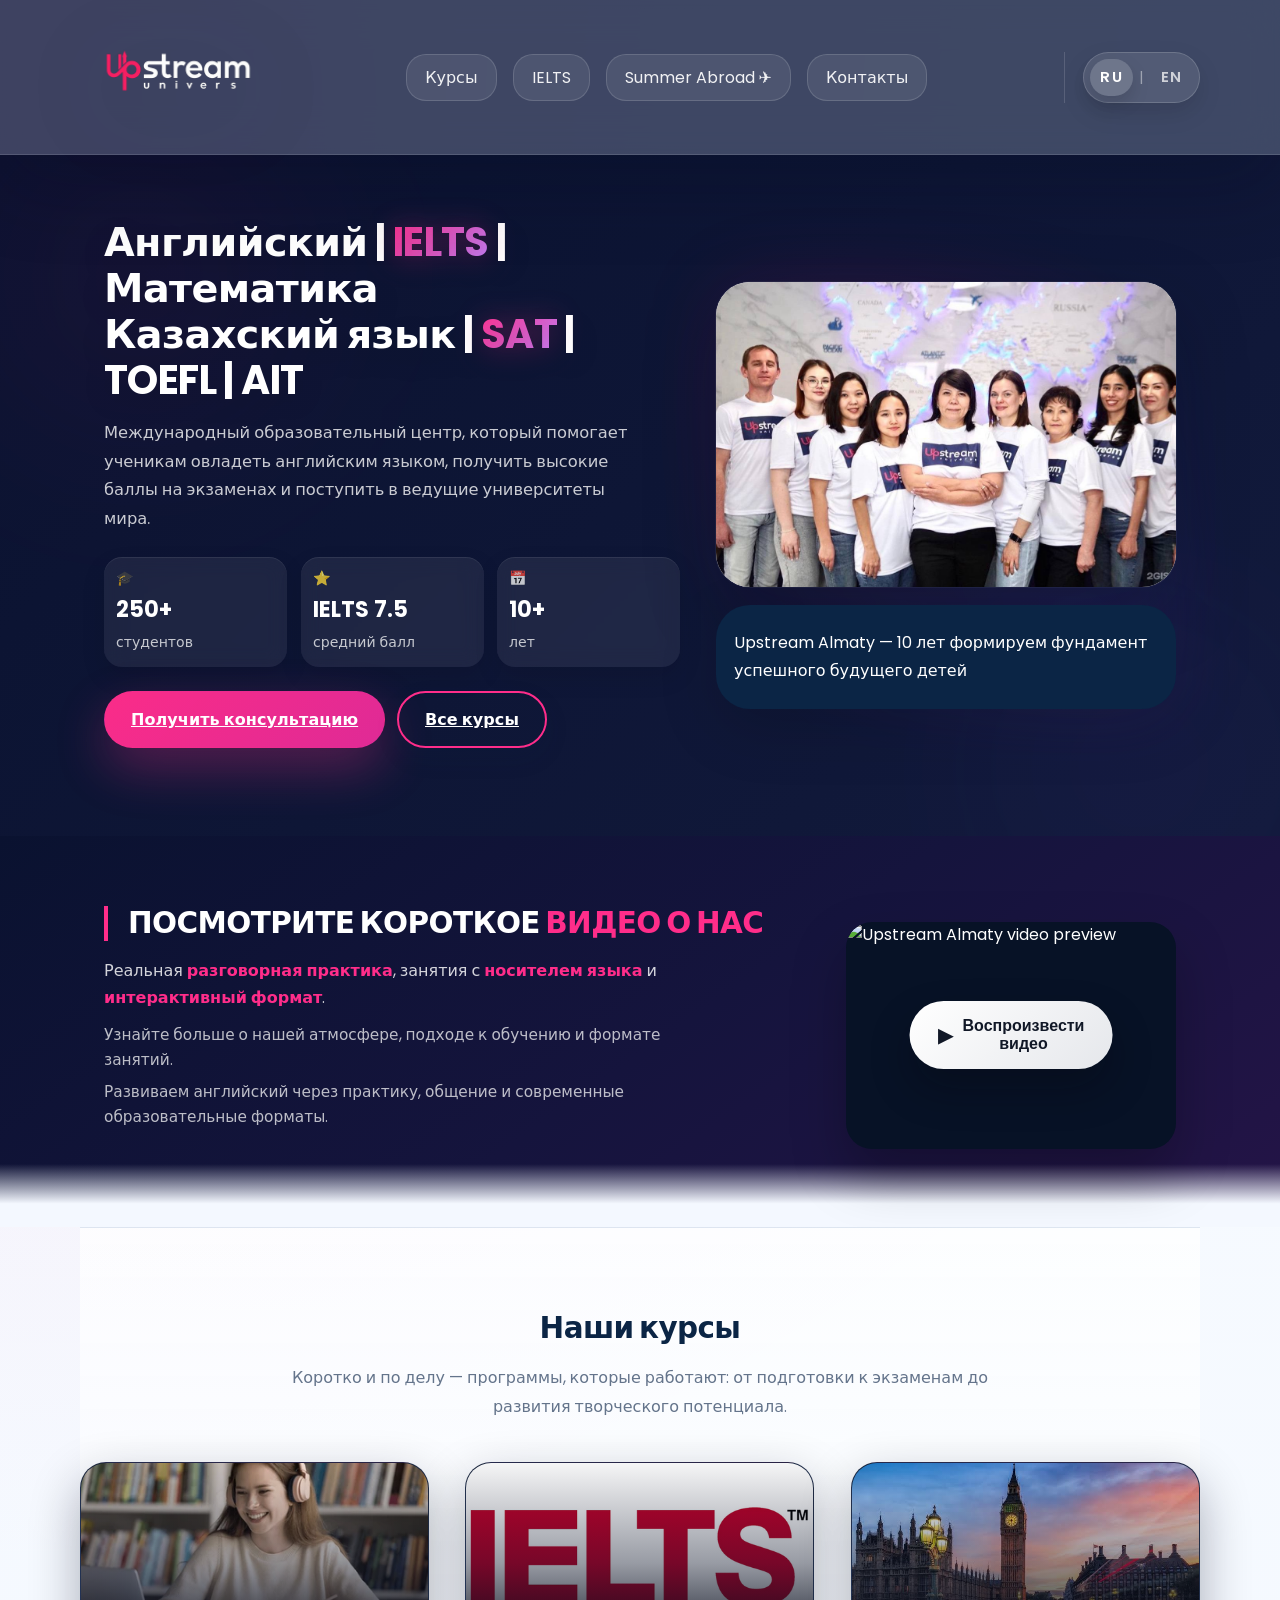
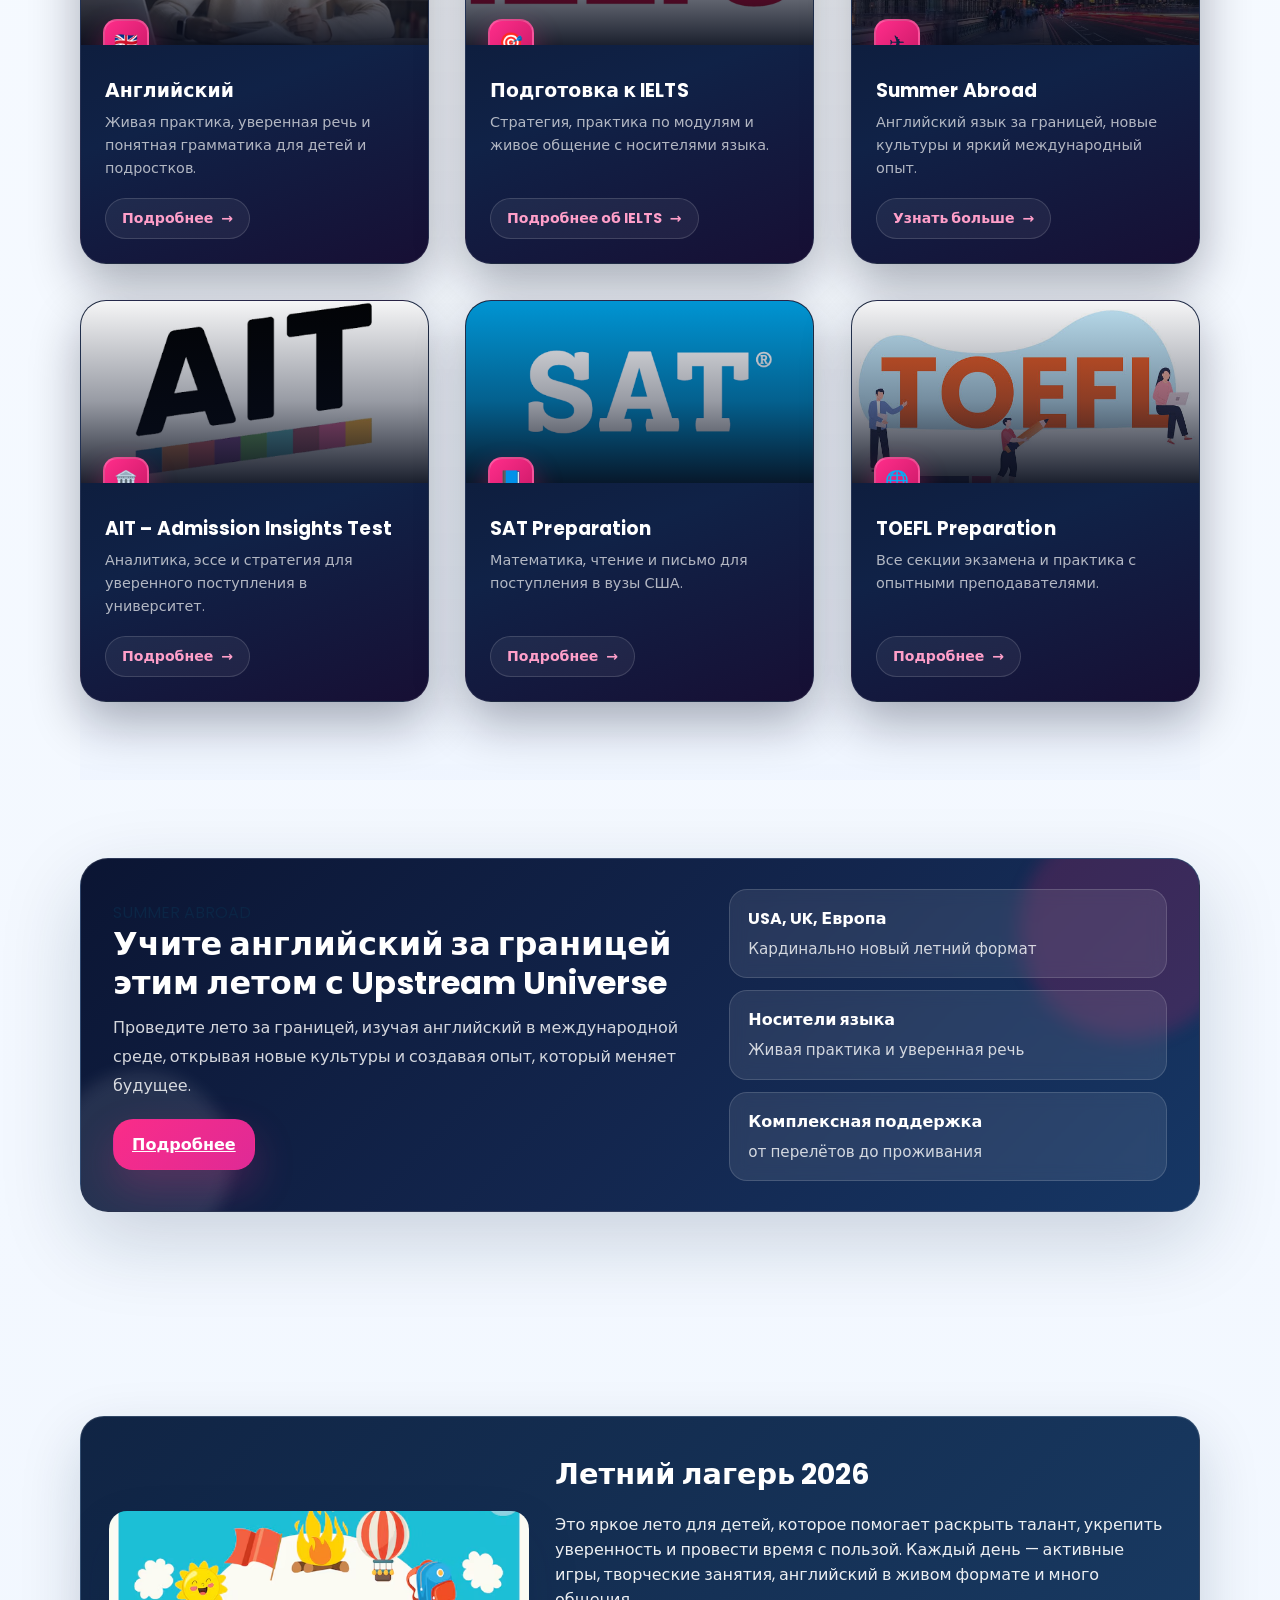
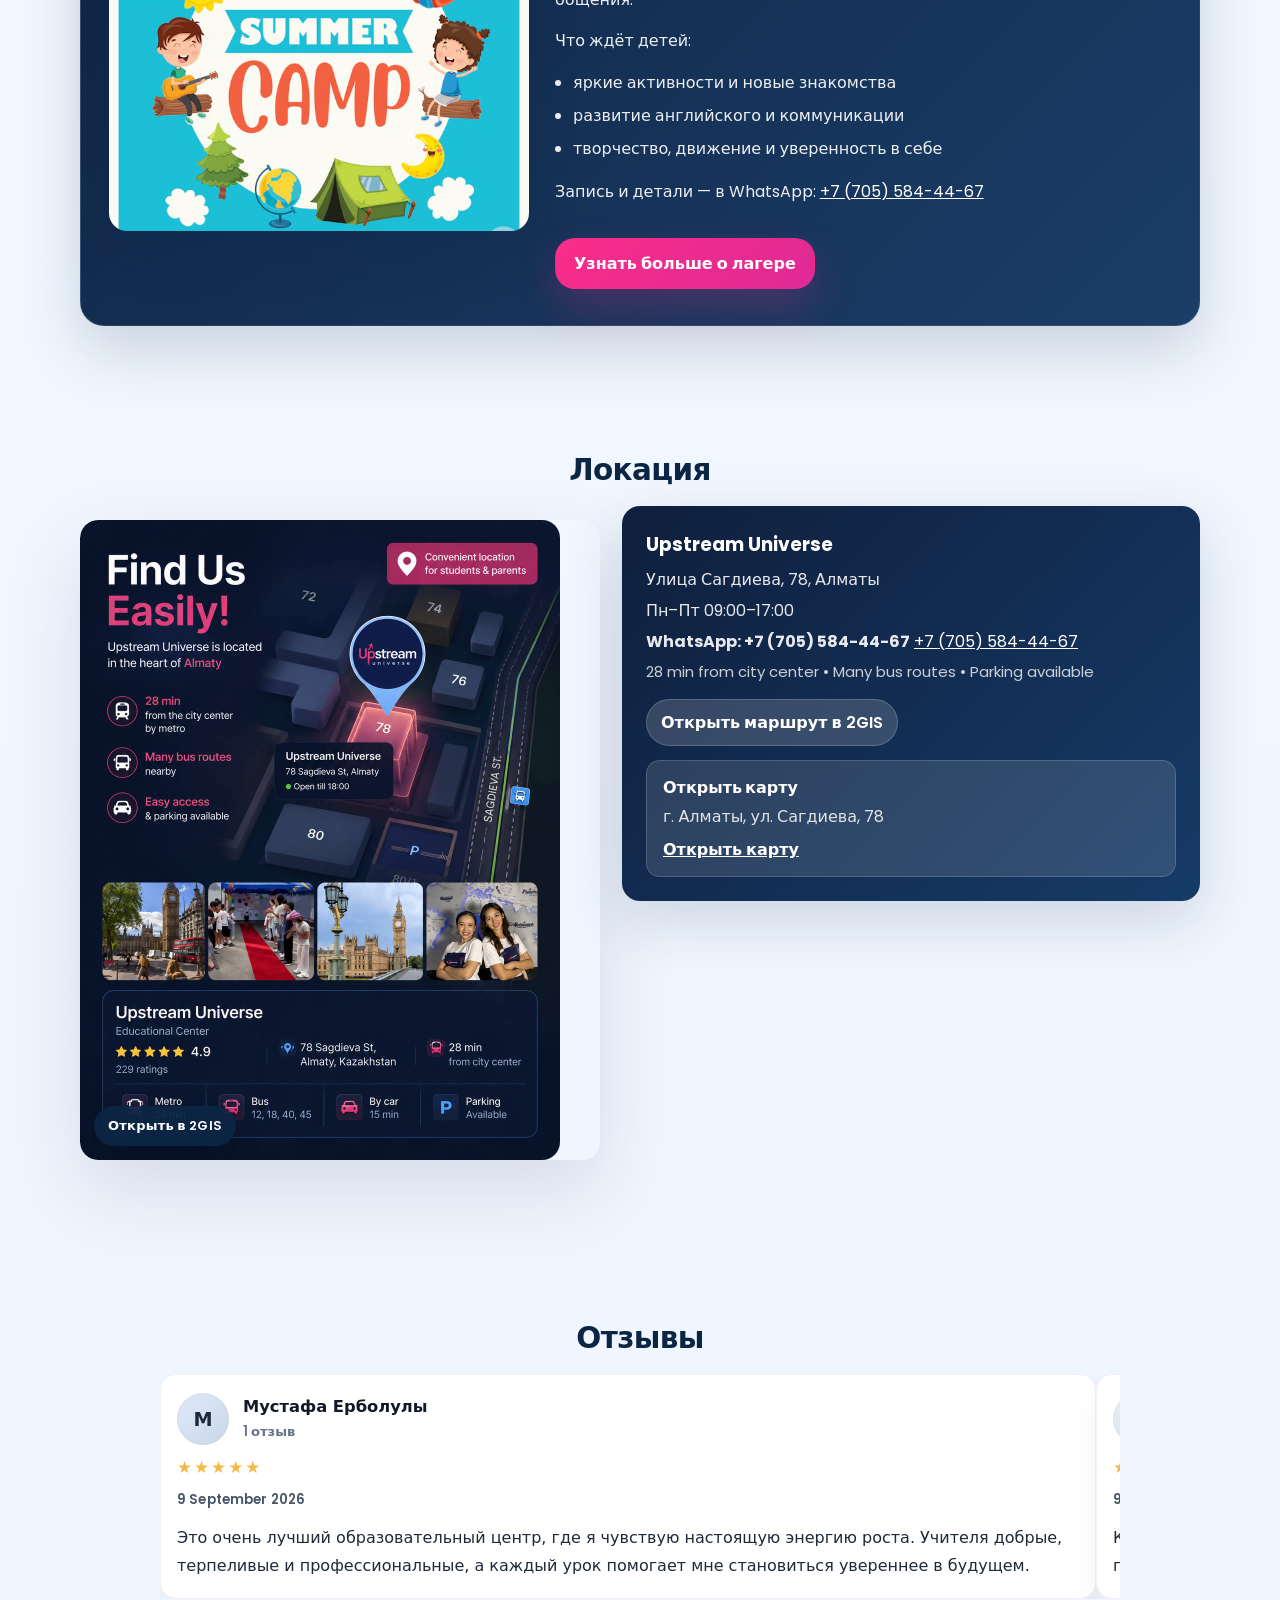
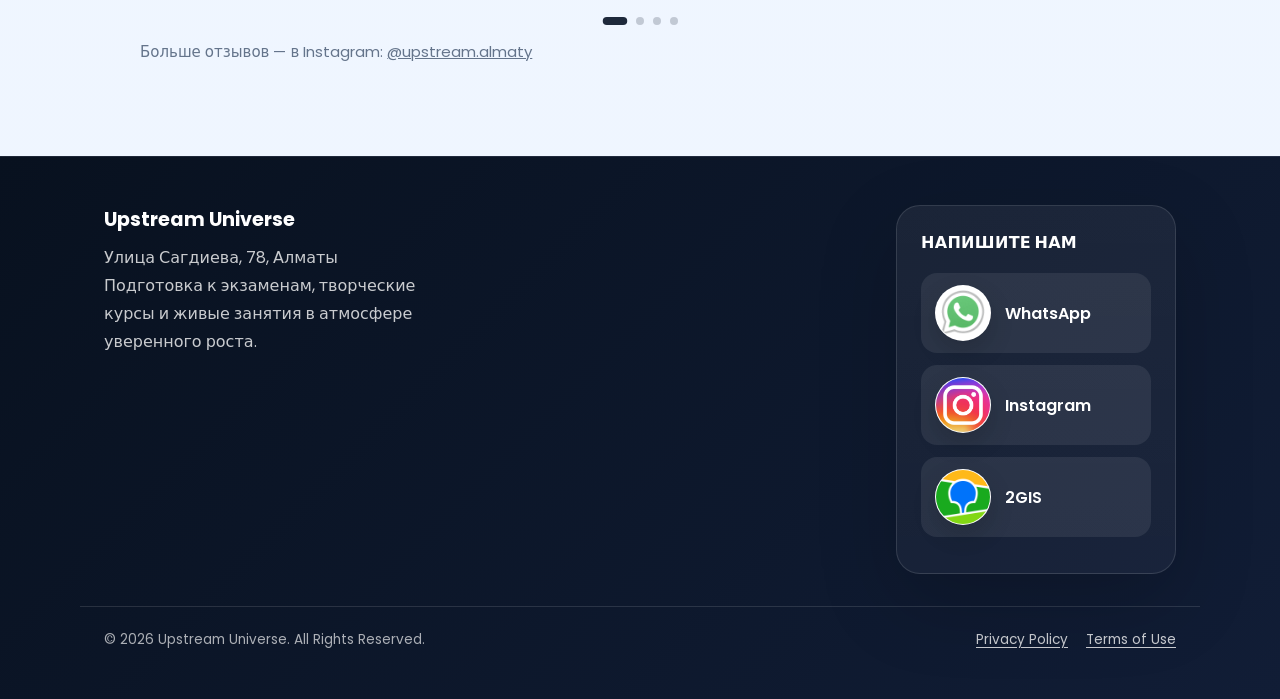
==== commit f99406e3: "THE LAST END" ====
--- a/index.html
+++ b/index.html
@@ -98,7 +98,8 @@
                 data-lang-title-key="homeVideo.iframeTitle"
                 loading="lazy"
                 referrerpolicy="strict-origin-when-cross-origin"
-                allow="fullscreen; accelerometer; autoplay; clipboard-write; encrypted-media; gyroscope; picture-in-picture; web-share"
+                allow="accelerometer; autoplay; clipboard-write; encrypted-media; gyroscope; picture-in-picture; web-share; fullscreen"
+                allowfullscreen
                 frameborder="0">
               </iframe>
             </div>
@@ -119,7 +120,8 @@
             data-lang-title-key="homeVideo.iframeTitle"
             loading="lazy"
             referrerpolicy="strict-origin-when-cross-origin"
-            allow="fullscreen; accelerometer; autoplay; clipboard-write; encrypted-media; gyroscope; picture-in-picture; web-share"
+            allow="accelerometer; autoplay; clipboard-write; encrypted-media; gyroscope; picture-in-picture; web-share; fullscreen"
+            allowfullscreen
             frameborder="0">
           </iframe>
         </div>
@@ -288,58 +290,53 @@
           <div class="testimonial-header">
             <div class="testimonial-avatar" aria-hidden="true">М</div>
             <div class="testimonial-author">
-              <h3>Мустафа Ерболулы</h3>
-              <span>1 review</span>
+              <h3 data-lang-key="reviews.author1">Мустафа Ерболулы</h3>
+              <span data-lang-key="reviews.meta1">1 отзыв</span>
             </div>
           </div>
           <div class="testimonial-rating" aria-label="5 out of 5 stars">★★★★★</div>
-          <div class="testimonial-date">9 September 2026</div>
-          <p class="testimonial-text">This is the very best educational center, where I can truly feel the energy of growth. The teachers are kind, patient and highly professional, and every lesson makes me more confident in my future.</p>
+          <div class="testimonial-date" data-lang-key="reviews.date1">9 September 2026</div>
+          <p class="testimonial-text" data-lang-key="reviews.text1">Это очень лучший образовательный центр, где я чувствую настоящую энергию роста. Учителя добрые, терпеливые и профессиональные, а каждый урок помогает мне становиться увереннее в будущем.</p>
         </article>
 
         <article class="testimonial-card">
           <div class="testimonial-header">
             <div class="testimonial-avatar avatar-alt" aria-hidden="true">О</div>
             <div class="testimonial-author">
-              <h3>Оксана Десятова</h3>
-              <span>1 review</span>
+              <h3 data-lang-key="reviews.author2">Оксана Десятова</h3>
+              <span data-lang-key="reviews.meta2">1 отзыв</span>
             </div>
           </div>
           <div class="testimonial-rating" aria-label="5 out of 5 stars">★★★★★</div>
-          <div class="testimonial-date">9 September 2026</div>
-          <p class="testimonial-text">As a parent, I value that my child of Upstream Universe can grow in a warm and inspiring environment. The teachers are attentive, the atmosphere is encouraging, and the results are obvious.</p>
+          <div class="testimonial-date" data-lang-key="reviews.date2">9 September 2026</div>
+          <p class="testimonial-text" data-lang-key="reviews.text2">Как родитель, я ценю, что мой ребёнок растёт в атмосфере тепла и вдохновения. Учителя внимательны, пространство поддерживает развитие, а результаты очевидны.</p>
         </article>
 
         <article class="testimonial-card">
           <div class="testimonial-header">
             <div class="testimonial-avatar avatar-alt-2" aria-hidden="true">А</div>
             <div class="testimonial-author">
-              <h3>Алина К.</h3>
-              <span>1 review</span>
+              <h3 data-lang-key="reviews.author3">Алина К.</h3>
+              <span data-lang-key="reviews.meta3">1 отзыв</span>
             </div>
           </div>
           <div class="testimonial-rating" aria-label="5 out of 5 stars">★★★★★</div>
-          <div class="testimonial-date">12 September 2026</div>
-          <p class="testimonial-text">The lessons are structured, motivating and always encouraging. I especially appreciate how comfortable and supported students feel here. It is a place where learning becomes exciting.</p>
+          <div class="testimonial-date" data-lang-key="reviews.date3">12 September 2026</div>
+          <p class="testimonial-text" data-lang-key="reviews.text3">Уроки структурированы, мотивируют и всегда поддерживают. Особенно ценю, что здесь дети ощущают себя комфортно и уверенно. Здесь обучение становится захватывающим.</p>
         </article>
 
         <article class="testimonial-card">
           <div class="testimonial-header">
             <div class="testimonial-avatar avatar-alt-3" aria-hidden="true">Д</div>
             <div class="testimonial-author">
-              <h3>Дархан Б.</h3>
-              <span>1 review</span>
+              <h3 data-lang-key="reviews.author4">Дархан Б.</h3>
+              <span data-lang-key="reviews.meta4">1 отзыв</span>
             </div>
           </div>
           <div class="testimonial-rating" aria-label="5 out of 5 stars">★★★★★</div>
-          <div class="testimonial-date">15 September 2026</div>
-          <p class="testimonial-text">I came for exam prep and stayed for the atmosphere. Teachers explain clearly, students are respected, and every class feels purposeful. The center is truly inspiring.</p>
-        </article>
-      </div>
-
-      <div class="testimonial-controls" aria-label="Reviews navigation">
-        <button type="button" class="testimonial-arrow testimonial-arrow-prev" aria-label="Previous review">&#8249;</button>
-        <button type="button" class="testimonial-arrow testimonial-arrow-next" aria-label="Next review">&#8250;</button>
+          <div class="testimonial-date" data-lang-key="reviews.date4">15 September 2026</div>
+          <p class="testimonial-text" data-lang-key="reviews.text4">Я пришёл на подготовку к экзаменам и остался из-за атмосферы. Учителя объясняют понятно, студенты чувствуют уважение, а каждый урок имеет смысл. Центр действительно вдохновляет.</p>
+        </article>
       </div>
 
       <p class="muted" data-lang-html-key="reviews.note">Больше отзывов — в Instagram: <a href="https://instagram.com/upstream.almaty" target="_blank">@upstream.almaty</a></p>
@@ -394,7 +391,7 @@
       const previewButton = document.querySelector('.home-video-play');
       const closeButton = document.querySelector('.home-video-modal-close');
       const closeBackdrop = document.querySelector('[data-close-video-modal="true"]');
-      const videoUrl = 'https://www.youtube.com/embed/PtHAh9b2XB0?autoplay=1&playsinline=1&controls=1&rel=0&modestbranding=1';
+      const videoUrl = 'https://www.youtube.com/embed/PtHAh9b2XB0?playsinline=1&controls=1&rel=0&modestbranding=1';
 
       const stopVideo = () => {
         if (!player) return;
--- a/styles.css
+++ b/styles.css
@@ -553,10 +553,8 @@
 #reviews .testimonial-rating{font-size:1.05rem;letter-spacing:.12em;color:#f5b942;line-height:1}
 #reviews .testimonial-date{color:#475569;font-size:.82rem;font-weight:600;letter-spacing:.01em}
 #reviews .testimonial-text{margin:0;color:#1f2937;font-size:1rem;line-height:1.75;font-weight:500}
-#reviews .testimonial-controls{display:flex;align-items:center;justify-content:center;gap:18px;margin-top:18px}
-#reviews .testimonial-arrow{display:inline-flex;align-items:center;justify-content:center;width:42px;height:42px;border:none;border-radius:50%;background:#fff;color:#1e293b;box-shadow:0 8px 18px rgba(15,23,42,0.08);font-size:1.8rem;line-height:1;cursor:pointer;transition:transform .2s ease,box-shadow .2s ease;}
-#reviews .testimonial-arrow:hover{transform:translateY(-1px);box-shadow:0 12px 22px rgba(15,23,42,0.1)}
-#reviews .testimonial-arrow:focus-visible{outline:2px solid rgba(30,41,59,0.5);outline-offset:2px}
+#reviews .testimonial-controls{display:none !important}
+#reviews .testimonial-arrow{display:none !important}
 
 /* Testimonials slider - active at every viewport size */
 #reviews .testimonials-grid.is-mobile-slider{display:flex;gap:0;overflow-x:auto;scroll-snap-type:x mandatory;scroll-behavior:smooth;scrollbar-width:none;-ms-overflow-style:none;touch-action:pan-y;margin-top:8px;padding:0 12px}
